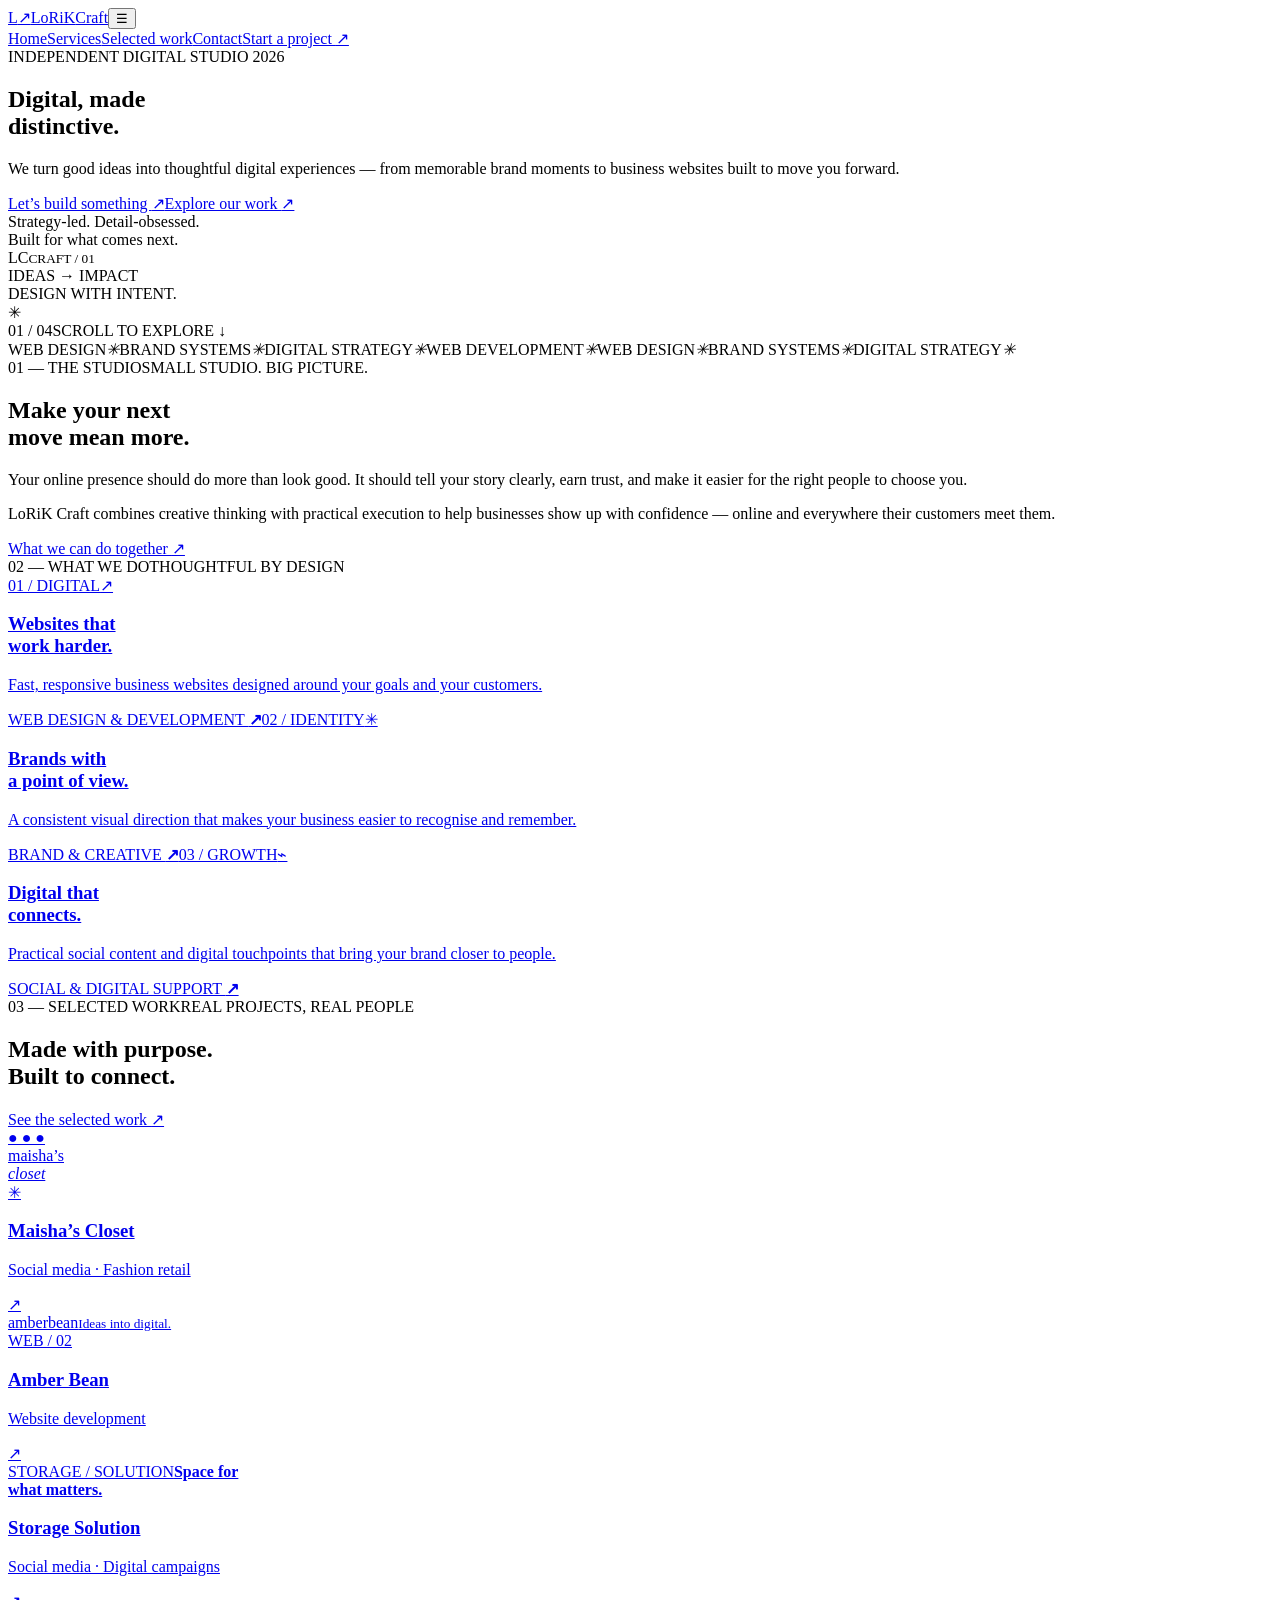
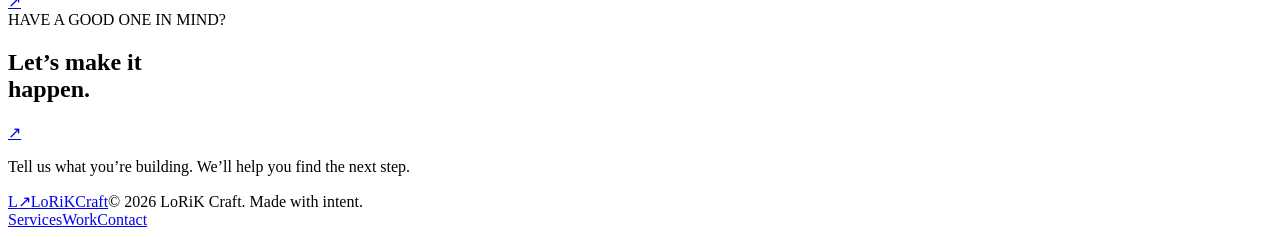
==== index.html @ b6796909 "Build portfolio homepage" ====
<!doctype html>
<html lang="en">
<head>
<meta charset="utf-8"><meta name="viewport" content="width=device-width,initial-scale=1">
<meta name="description" content="LoRiK Craft builds digital experiences, business websites, and brand systems that help ambitious businesses grow.">
<meta name="theme-color" content="#101010"><title>LoRiK Craft — Digital, made distinctive.</title>
<link rel="preconnect" href="https://fonts.googleapis.com"><link rel="preconnect" href="https://fonts.gstatic.com" crossorigin>
<link href="https://fonts.googleapis.com/css2?family=DM+Mono:wght@400;500&family=Manrope:wght@400;500;600;700;800&display=swap" rel="stylesheet">
<link rel="stylesheet" href="assets/style.css"><script defer src="assets/script.js"></script>
</head><body>
<header class="site-header"><a class="brand" href="index.html" aria-label="LoRiK Craft home"><span class="brand-mark">L<span>↗</span></span><span>LoRiK<span class="brand-light">Craft</span></span></a><button class="menu-toggle" aria-label="Toggle navigation" aria-expanded="false">☰</button><nav class="nav"><a class="active" href="index.html">Home</a><a href="services.html">Services</a><a href="work.html">Selected work</a><a href="contact.html">Contact</a><a class="nav-cta" href="contact.html">Start a project <span>↗</span></a></nav></header>
<main>
<section class="hero wrap"><div class="hero-copy"><div class="eyebrow"><span class="status-dot"></span> INDEPENDENT DIGITAL STUDIO <span class="eyebrow-line"></span> 2026</div><h1>Digital, made<br><span class="outline">distinctive.</span></h1><p class="hero-lead">We turn good ideas into thoughtful digital experiences — from memorable brand moments to business websites built to move you forward.</p><div class="hero-actions"><a class="button button-yellow" href="contact.html">Let’s build something <span>↗</span></a><a class="text-link" href="work.html">Explore our work <span>↗</span></a></div><div class="hero-note"><span class="note-line"></span><span>Strategy-led. Detail-obsessed.<br>Built for what comes next.</span></div></div><div class="hero-art" aria-label="Abstract digital studio artwork"><div class="art-grid"></div><div class="art-orbit orbit-one"></div><div class="art-orbit orbit-two"></div><div class="art-core"><span>LC</span><small>CRAFT / 01</small></div><div class="art-tag tag-top">IDEAS → IMPACT</div><div class="art-tag tag-bottom">DESIGN WITH INTENT.</div><div class="art-cross">✳</div></div><div class="hero-index"><span>01 / 04</span><span>SCROLL TO EXPLORE ↓</span></div></section>
<section class="ticker"><div class="ticker-track"><span>WEB DESIGN</span><i>✳</i><span>BRAND SYSTEMS</span><i>✳</i><span>DIGITAL STRATEGY</span><i>✳</i><span>WEB DEVELOPMENT</span><i>✳</i><span>WEB DESIGN</span><i>✳</i><span>BRAND SYSTEMS</span><i>✳</i><span>DIGITAL STRATEGY</span><i>✳</i></div></section>
<section class="section wrap intro"><div class="section-label"><span>01 — THE STUDIO</span><span>SMALL STUDIO. BIG PICTURE.</span></div><div class="intro-grid"><h2>Make your next<br>move <span>mean more.</span></h2><div><p class="large-copy">Your online presence should do more than look good. It should tell your story clearly, earn trust, and make it easier for the right people to choose you.</p><p>LoRiK Craft combines creative thinking with practical execution to help businesses show up with confidence — online and everywhere their customers meet them.</p><a class="arrow-link" href="services.html">What we can do together <span>↗</span></a></div></div></section>
<section class="section services-preview"><div class="wrap"><div class="section-label"><span>02 — WHAT WE DO</span><span>THOUGHTFUL BY DESIGN</span></div><div class="service-grid"><a class="service-card" href="services.html"><span class="card-num">01 / DIGITAL</span><span class="service-icon">↗</span><h3>Websites that<br>work harder.</h3><p>Fast, responsive business websites designed around your goals and your customers.</p><span class="card-foot">WEB DESIGN & DEVELOPMENT <b>↗</b></span></a><a class="service-card" href="services.html"><span class="card-num">02 / IDENTITY</span><span class="service-icon">✳</span><h3>Brands with<br>a point of view.</h3><p>A consistent visual direction that makes your business easier to recognise and remember.</p><span class="card-foot">BRAND & CREATIVE <b>↗</b></span></a><a class="service-card" href="services.html"><span class="card-num">03 / GROWTH</span><span class="service-icon">⌁</span><h3>Digital that<br>connects.</h3><p>Practical social content and digital touchpoints that bring your brand closer to people.</p><span class="card-foot">SOCIAL & DIGITAL SUPPORT <b>↗</b></span></a></div></div></section>
<section class="section wrap work-preview"><div class="section-label"><span>03 — SELECTED WORK</span><span>REAL PROJECTS, REAL PEOPLE</span></div><div class="work-heading"><h2>Made with purpose.<br><span>Built to connect.</span></h2><a class="arrow-link" href="work.html">See the selected work <span>↗</span></a></div><div class="project-grid"><a class="project project-plum" href="work.html"><div class="project-art"><div class="mock-window"><div class="mock-dots">● ● ●</div><div class="mock-title">maisha’s<br><em>closet</em></div><div class="mock-flower">✳</div></div></div><div class="project-meta"><div><h3>Maisha’s Closet</h3><p>Social media · Fashion retail</p></div><span>↗</span></div></a><a class="project project-cream" href="work.html"><div class="project-art"><div class="amber-orb"></div><div class="amber-word">amber<span>bean</span><small>Ideas into digital.</small></div><div class="amber-corner">WEB / 02</div></div><div class="project-meta"><div><h3>Amber Bean</h3><p>Website development</p></div><span>↗</span></div></a><a class="project project-yellow" href="work.html"><div class="project-art"><div class="storage-card"><span>STORAGE / SOLUTION</span><strong>Space for<br>what matters.</strong><div class="storage-bars"><i></i><i></i><i></i><i></i><i></i></div></div></div><div class="project-meta"><div><h3>Storage Solution</h3><p>Social media · Digital campaigns</p></div><span>↗</span></div></a></div></section>
<section class="closing-cta"><div class="wrap closing-inner"><div><span class="eyebrow">HAVE A GOOD ONE IN MIND?</span><h2>Let’s make it<br><span>happen.</span></h2></div><a class="round-link" href="contact.html" aria-label="Contact LoRiK Craft">↗</a><p>Tell us what you’re building. We’ll help you find the next step.</p></div></section>
</main><footer class="footer wrap"><a class="brand" href="index.html"><span class="brand-mark">L<span>↗</span></span><span>LoRiK<span class="brand-light">Craft</span></span></a><span>© 2026 LoRiK Craft. Made with intent.</span><div class="footer-links"><a href="services.html">Services</a><a href="work.html">Work</a><a href="contact.html">Contact</a></div></footer>
</body></html>
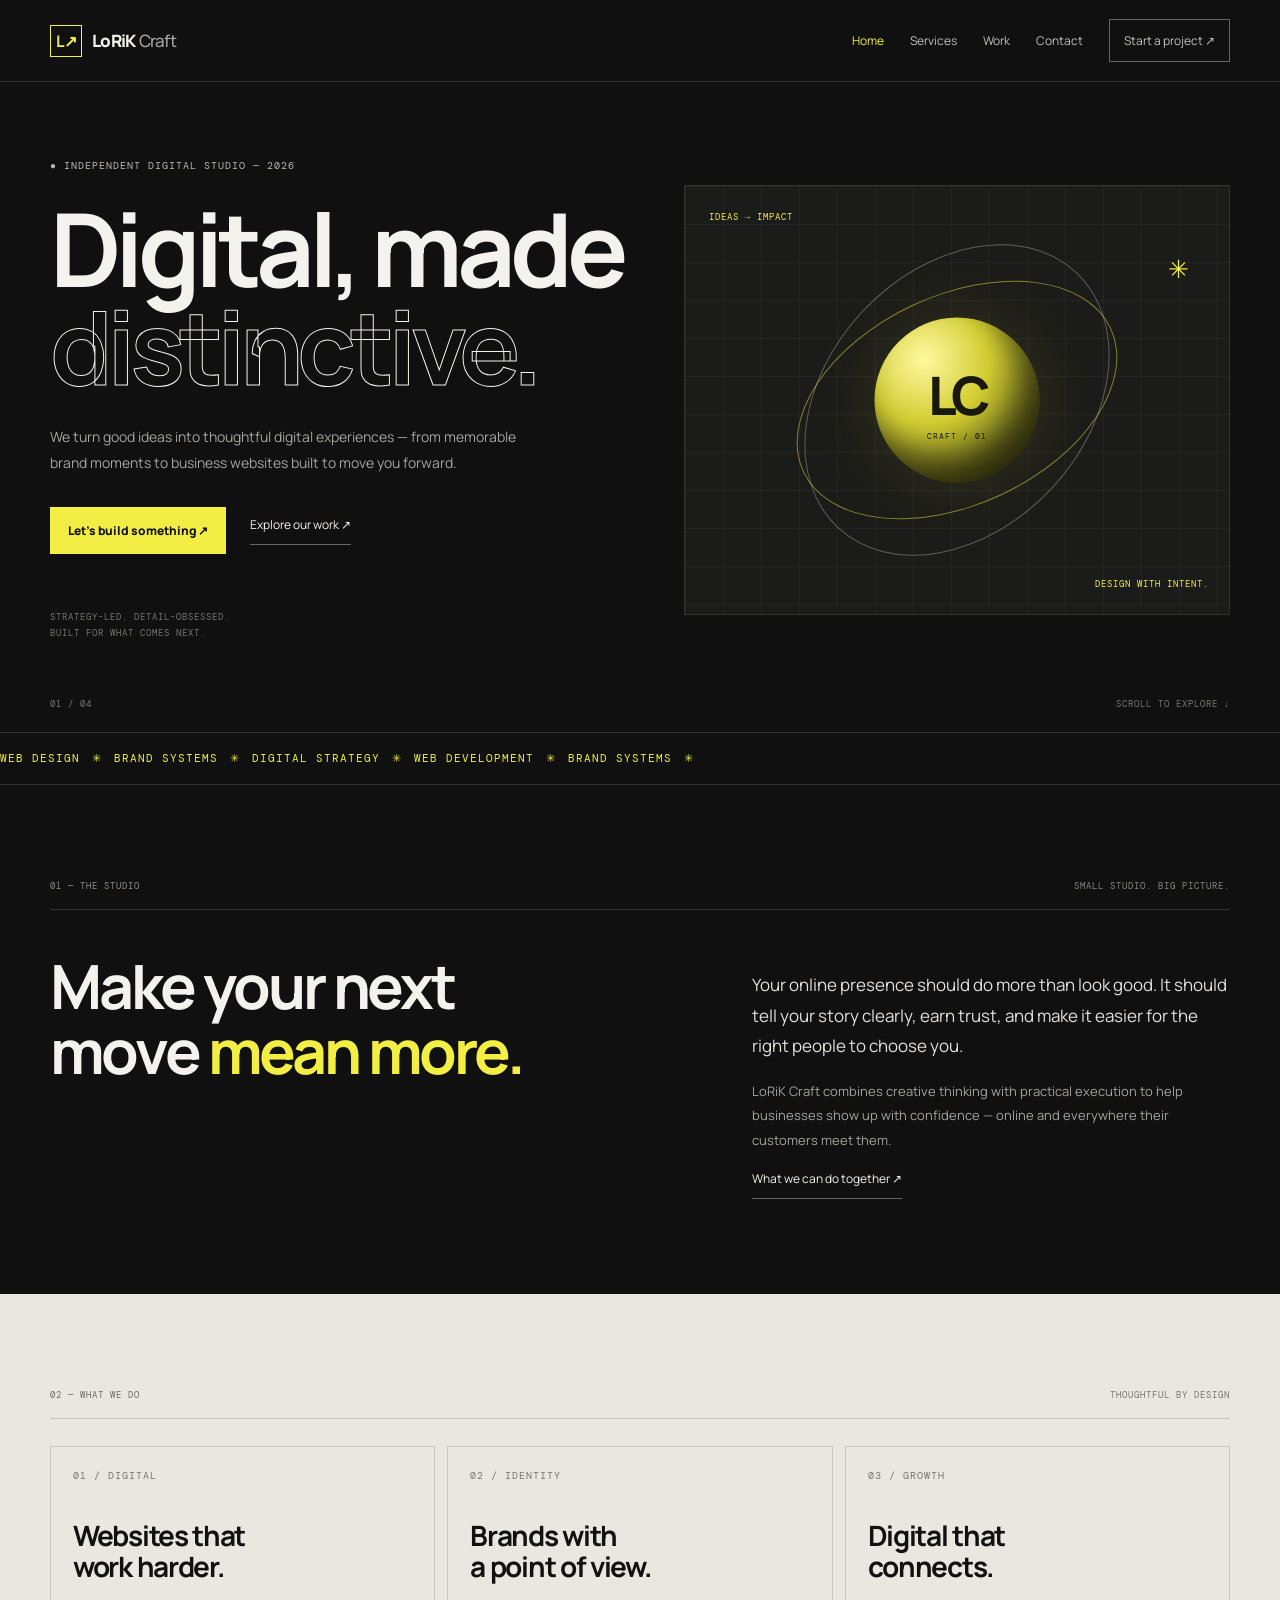
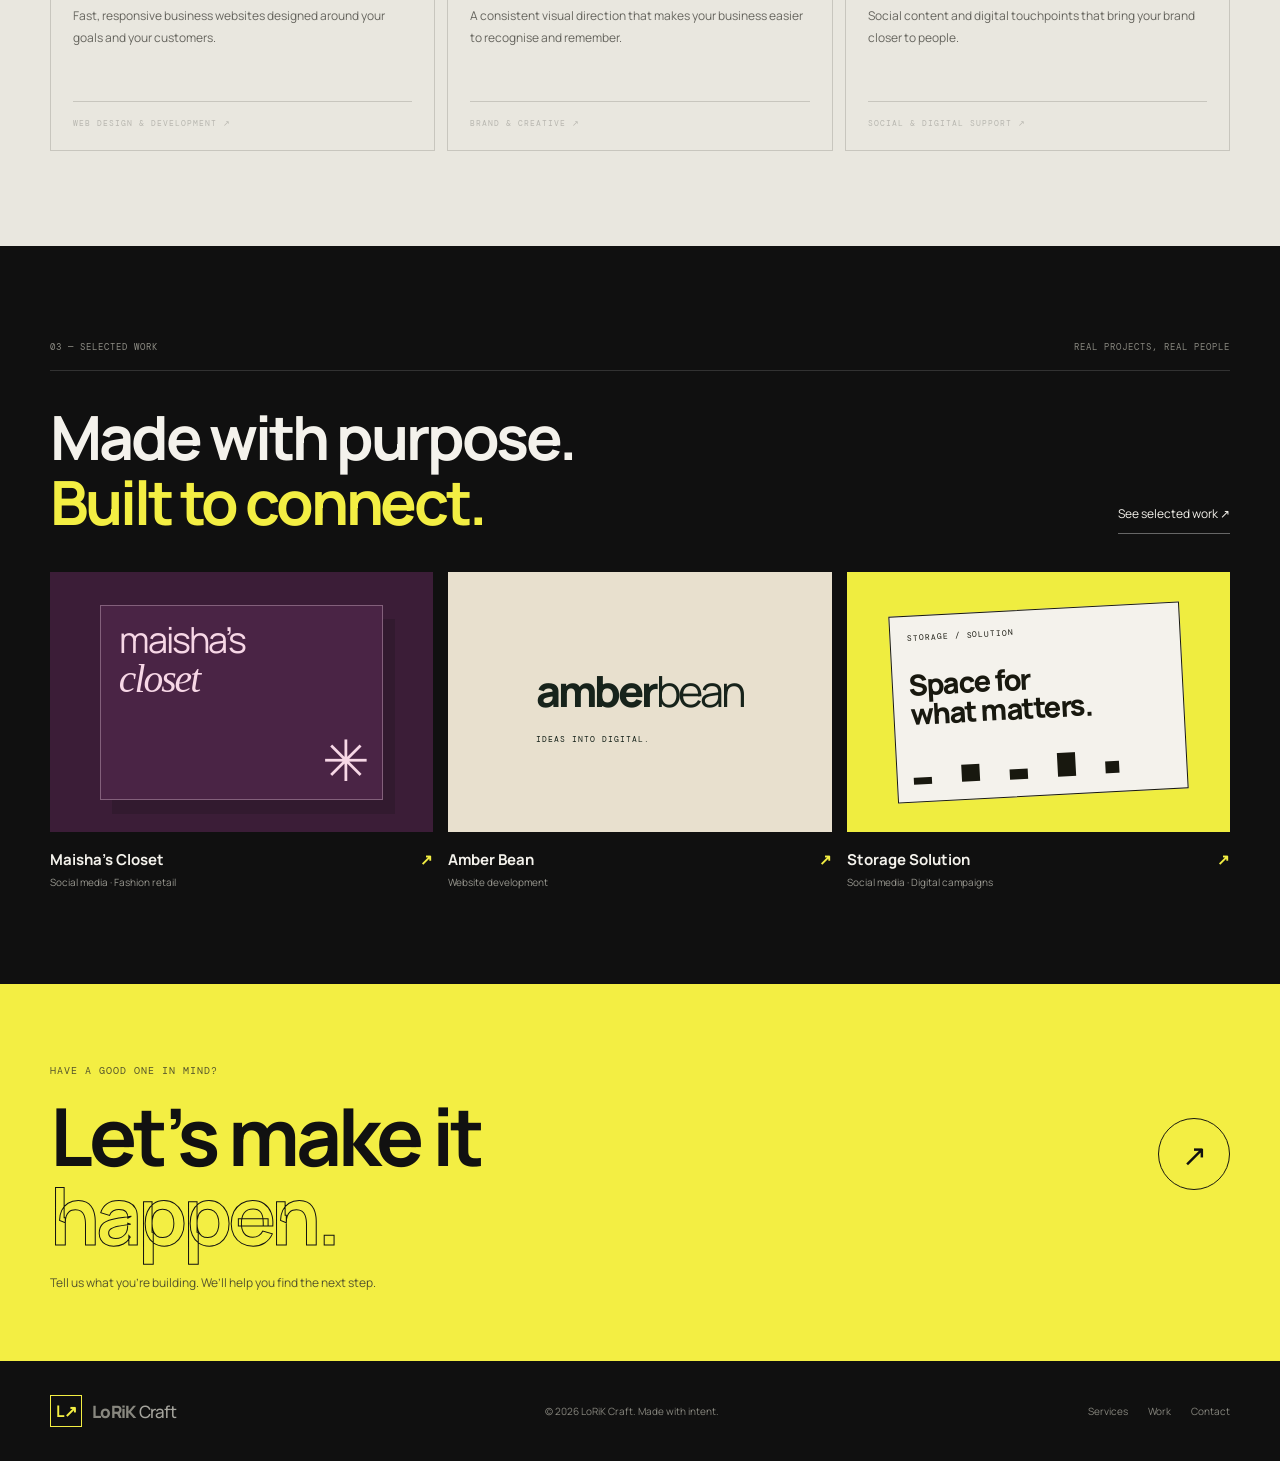
==== commit 9cfb7326: "Rebuild LoRiK Craft multi-page portfolio website" ====
--- a/index.html
+++ b/index.html
@@ -1,20 +1 @@
-<!doctype html>
-<html lang="en">
-<head>
-<meta charset="utf-8"><meta name="viewport" content="width=device-width,initial-scale=1">
-<meta name="description" content="LoRiK Craft builds digital experiences, business websites, and brand systems that help ambitious businesses grow.">
-<meta name="theme-color" content="#101010"><title>LoRiK Craft — Digital, made distinctive.</title>
-<link rel="preconnect" href="https://fonts.googleapis.com"><link rel="preconnect" href="https://fonts.gstatic.com" crossorigin>
-<link href="https://fonts.googleapis.com/css2?family=DM+Mono:wght@400;500&family=Manrope:wght@400;500;600;700;800&display=swap" rel="stylesheet">
-<link rel="stylesheet" href="assets/style.css"><script defer src="assets/script.js"></script>
-</head><body>
-<header class="site-header"><a class="brand" href="index.html" aria-label="LoRiK Craft home"><span class="brand-mark">L<span>↗</span></span><span>LoRiK<span class="brand-light">Craft</span></span></a><button class="menu-toggle" aria-label="Toggle navigation" aria-expanded="false">☰</button><nav class="nav"><a class="active" href="index.html">Home</a><a href="services.html">Services</a><a href="work.html">Selected work</a><a href="contact.html">Contact</a><a class="nav-cta" href="contact.html">Start a project <span>↗</span></a></nav></header>
-<main>
-<section class="hero wrap"><div class="hero-copy"><div class="eyebrow"><span class="status-dot"></span> INDEPENDENT DIGITAL STUDIO <span class="eyebrow-line"></span> 2026</div><h1>Digital, made<br><span class="outline">distinctive.</span></h1><p class="hero-lead">We turn good ideas into thoughtful digital experiences — from memorable brand moments to business websites built to move you forward.</p><div class="hero-actions"><a class="button button-yellow" href="contact.html">Let’s build something <span>↗</span></a><a class="text-link" href="work.html">Explore our work <span>↗</span></a></div><div class="hero-note"><span class="note-line"></span><span>Strategy-led. Detail-obsessed.<br>Built for what comes next.</span></div></div><div class="hero-art" aria-label="Abstract digital studio artwork"><div class="art-grid"></div><div class="art-orbit orbit-one"></div><div class="art-orbit orbit-two"></div><div class="art-core"><span>LC</span><small>CRAFT / 01</small></div><div class="art-tag tag-top">IDEAS → IMPACT</div><div class="art-tag tag-bottom">DESIGN WITH INTENT.</div><div class="art-cross">✳</div></div><div class="hero-index"><span>01 / 04</span><span>SCROLL TO EXPLORE ↓</span></div></section>
-<section class="ticker"><div class="ticker-track"><span>WEB DESIGN</span><i>✳</i><span>BRAND SYSTEMS</span><i>✳</i><span>DIGITAL STRATEGY</span><i>✳</i><span>WEB DEVELOPMENT</span><i>✳</i><span>WEB DESIGN</span><i>✳</i><span>BRAND SYSTEMS</span><i>✳</i><span>DIGITAL STRATEGY</span><i>✳</i></div></section>
-<section class="section wrap intro"><div class="section-label"><span>01 — THE STUDIO</span><span>SMALL STUDIO. BIG PICTURE.</span></div><div class="intro-grid"><h2>Make your next<br>move <span>mean more.</span></h2><div><p class="large-copy">Your online presence should do more than look good. It should tell your story clearly, earn trust, and make it easier for the right people to choose you.</p><p>LoRiK Craft combines creative thinking with practical execution to help businesses show up with confidence — online and everywhere their customers meet them.</p><a class="arrow-link" href="services.html">What we can do together <span>↗</span></a></div></div></section>
-<section class="section services-preview"><div class="wrap"><div class="section-label"><span>02 — WHAT WE DO</span><span>THOUGHTFUL BY DESIGN</span></div><div class="service-grid"><a class="service-card" href="services.html"><span class="card-num">01 / DIGITAL</span><span class="service-icon">↗</span><h3>Websites that<br>work harder.</h3><p>Fast, responsive business websites designed around your goals and your customers.</p><span class="card-foot">WEB DESIGN & DEVELOPMENT <b>↗</b></span></a><a class="service-card" href="services.html"><span class="card-num">02 / IDENTITY</span><span class="service-icon">✳</span><h3>Brands with<br>a point of view.</h3><p>A consistent visual direction that makes your business easier to recognise and remember.</p><span class="card-foot">BRAND & CREATIVE <b>↗</b></span></a><a class="service-card" href="services.html"><span class="card-num">03 / GROWTH</span><span class="service-icon">⌁</span><h3>Digital that<br>connects.</h3><p>Practical social content and digital touchpoints that bring your brand closer to people.</p><span class="card-foot">SOCIAL & DIGITAL SUPPORT <b>↗</b></span></a></div></div></section>
-<section class="section wrap work-preview"><div class="section-label"><span>03 — SELECTED WORK</span><span>REAL PROJECTS, REAL PEOPLE</span></div><div class="work-heading"><h2>Made with purpose.<br><span>Built to connect.</span></h2><a class="arrow-link" href="work.html">See the selected work <span>↗</span></a></div><div class="project-grid"><a class="project project-plum" href="work.html"><div class="project-art"><div class="mock-window"><div class="mock-dots">● ● ●</div><div class="mock-title">maisha’s<br><em>closet</em></div><div class="mock-flower">✳</div></div></div><div class="project-meta"><div><h3>Maisha’s Closet</h3><p>Social media · Fashion retail</p></div><span>↗</span></div></a><a class="project project-cream" href="work.html"><div class="project-art"><div class="amber-orb"></div><div class="amber-word">amber<span>bean</span><small>Ideas into digital.</small></div><div class="amber-corner">WEB / 02</div></div><div class="project-meta"><div><h3>Amber Bean</h3><p>Website development</p></div><span>↗</span></div></a><a class="project project-yellow" href="work.html"><div class="project-art"><div class="storage-card"><span>STORAGE / SOLUTION</span><strong>Space for<br>what matters.</strong><div class="storage-bars"><i></i><i></i><i></i><i></i><i></i></div></div></div><div class="project-meta"><div><h3>Storage Solution</h3><p>Social media · Digital campaigns</p></div><span>↗</span></div></a></div></section>
-<section class="closing-cta"><div class="wrap closing-inner"><div><span class="eyebrow">HAVE A GOOD ONE IN MIND?</span><h2>Let’s make it<br><span>happen.</span></h2></div><a class="round-link" href="contact.html" aria-label="Contact LoRiK Craft">↗</a><p>Tell us what you’re building. We’ll help you find the next step.</p></div></section>
-</main><footer class="footer wrap"><a class="brand" href="index.html"><span class="brand-mark">L<span>↗</span></span><span>LoRiK<span class="brand-light">Craft</span></span></a><span>© 2026 LoRiK Craft. Made with intent.</span><div class="footer-links"><a href="services.html">Services</a><a href="work.html">Work</a><a href="contact.html">Contact</a></div></footer>
-</body></html>+<!doctype html><html lang="en"><head><meta charset="utf-8"><meta name="viewport" content="width=device-width,initial-scale=1"><meta name="description" content="LoRiK Craft builds thoughtful websites, brand experiences and digital content."><title>LoRiK Craft — Digital, made distinctive</title><link rel="preconnect" href="https://fonts.googleapis.com"><link href="https://fonts.googleapis.com/css2?family=DM+Mono&family=Manrope:wght@400;500;600;700;800&display=swap" rel="stylesheet"><link rel="stylesheet" href="assets/style.css"><script defer src="assets/script.js"></script></head><body><header><a class="brand" href="index.html"><b>L↗</b> LoRiK<span>Craft</span></a><button class="menu" aria-label="Toggle navigation">☰</button><nav><a class="active" href="index.html">Home</a><a href="services.html">Services</a><a href="work.html">Work</a><a href="contact.html">Contact</a><a class="navcta" href="contact.html">Start a project ↗</a></nav></header><main><section class="hero wrap"><div><p class="eyebrow">● INDEPENDENT DIGITAL STUDIO — 2026</p><h1>Digital, made<br><em>distinctive.</em></h1><p class="lead">We turn good ideas into thoughtful digital experiences — from memorable brand moments to business websites built to move you forward.</p><div class="actions"><a class="button" href="contact.html">Let’s build something ↗</a><a class="simplelink" href="work.html">Explore our work ↗</a></div><p class="micro">STRATEGY-LED. DETAIL-OBSESSED.<br>BUILT FOR WHAT COMES NEXT.</p></div><div class="art"><div class="grid"></div><div class="orbit o1"></div><div class="orbit o2"></div><div class="sphere">LC<small>CRAFT / 01</small></div><span class="arttop">IDEAS → IMPACT</span><span class="artbottom">DESIGN WITH INTENT.</span><span class="spark">✳</span></div><div class="scroll">01 / 04 <span>SCROLL TO EXPLORE ↓</span></div></section><div class="ticker">WEB DESIGN　✳　BRAND SYSTEMS　✳　DIGITAL STRATEGY　✳　WEB DEVELOPMENT　✳　BRAND SYSTEMS　✳</div><section class="section wrap"><div class="label">01 — THE STUDIO <span>SMALL STUDIO. BIG PICTURE.</span></div><div class="twocol"><h2>Make your next<br>move <mark>mean more.</mark></h2><div><p class="big">Your online presence should do more than look good. It should tell your story clearly, earn trust, and make it easier for the right people to choose you.</p><p class="muted">LoRiK Craft combines creative thinking with practical execution to help businesses show up with confidence — online and everywhere their customers meet them.</p><a class="simplelink" href="services.html">What we can do together ↗</a></div></div></section><section class="light"><div class="section wrap"><div class="label">02 — WHAT WE DO <span>THOUGHTFUL BY DESIGN</span></div><div class="cards"><a class="card" href="services.html"><small>01 / DIGITAL</small><h3>Websites that<br>work harder.</h3><p>Fast, responsive business websites designed around your goals and your customers.</p><footer>WEB DESIGN & DEVELOPMENT ↗</footer></a><a class="card" href="services.html"><small>02 / IDENTITY</small><h3>Brands with<br>a point of view.</h3><p>A consistent visual direction that makes your business easier to recognise and remember.</p><footer>BRAND & CREATIVE ↗</footer></a><a class="card" href="services.html"><small>03 / GROWTH</small><h3>Digital that<br>connects.</h3><p>Social content and digital touchpoints that bring your brand closer to people.</p><footer>SOCIAL & DIGITAL SUPPORT ↗</footer></a></div></div></section><section class="section wrap"><div class="label">03 — SELECTED WORK <span>REAL PROJECTS, REAL PEOPLE</span></div><div class="workhead"><h2>Made with purpose.<br><mark>Built to connect.</mark></h2><a class="simplelink" href="work.html">See selected work ↗</a></div><div class="projects"><a href="work.html"><div class="visual plum"><div class="fashion">maisha’s<br><i>closet</i><span>✳</span></div></div><h3>Maisha’s Closet <span>↗</span></h3><p>Social media · Fashion retail</p></a><a href="work.html"><div class="visual cream"><div class="amber">amber<span>bean</span><small>IDEAS INTO DIGITAL.</small></div></div><h3>Amber Bean <span>↗</span></h3><p>Website development</p></a><a href="work.html"><div class="visual yellow"><div class="storage">STORAGE / SOLUTION<strong>Space for<br>what matters.</strong><i>▂ ▅ ▃ ▇ ▄</i></div></div><h3>Storage Solution <span>↗</span></h3><p>Social media · Digital campaigns</p></a></div></section><section class="cta"><div class="wrap ctainner"><div><p class="eyebrow">HAVE A GOOD ONE IN MIND?</p><h2>Let’s make it<br><em>happen.</em></h2></div><a class="round" href="contact.html">↗</a><p>Tell us what you’re building. We’ll help you find the next step.</p></div></section></main><footer class="wrap footer"><a class="brand" href="index.html"><b>L↗</b> LoRiK<span>Craft</span></a><small>© 2026 LoRiK Craft. Made with intent.</small><div><a href="services.html">Services</a><a href="work.html">Work</a><a href="contact.html">Contact</a></div></footer></body></html>
--- a/assets/style.css
+++ b/assets/style.css
@@ -0,0 +1 @@
+:root{--bg:#101010;--paper:#f4f2ec;--yellow:#f3ee43;--muted:#a5a49d;--line:#ffffff24;--mono:"DM Mono",monospace;--sans:"Manrope",sans-serif}*{box-sizing:border-box}html{scroll-behavior:smooth}body{margin:0;background:var(--bg);color:var(--paper);font-family:var(--sans);-webkit-font-smoothing:antialiased}a{color:inherit;text-decoration:none}.wrap{width:min(1180px,calc(100% - 60px));margin:auto}header{height:82px;padding:0 max(30px,calc((100vw - 1180px)/2));display:flex;align-items:center;justify-content:space-between;border-bottom:1px solid var(--line);position:relative;z-index:5;background:#101010}.brand{font-size:17px;font-weight:800;letter-spacing:-.7px;display:flex;align-items:center;gap:10px}.brand b{width:32px;height:32px;display:grid;place-items:center;border:1px solid var(--yellow);color:var(--yellow);font-size:16px}.brand span{color:var(--muted);font-weight:500;margin-left:-7px}nav{display:flex;align-items:center;gap:26px;font-size:12px;color:#c1c0b9}nav a:hover,nav .active{color:var(--yellow)}.navcta{padding:12px 14px;border:1px solid #666}.menu{display:none}.hero{min-height:650px;display:grid;grid-template-columns:1.05fr .95fr;align-items:center;gap:30px;position:relative;padding:50px 0 65px}.eyebrow,.label,.scroll,.arttop,.artbottom,.card small,.card footer,.micro,form label,.contactdetail small,.steps small,.cap>b{font:10px var(--mono);letter-spacing:1px;color:#b8b7b0}.hero h1,.pagehero h1{font-size:clamp(60px,8vw,102px);line-height:.96;letter-spacing:-6px;margin:28px 0;font-weight:700}.hero h1 em,.pagehero h1 em,.ctainner h2 em{font-style:normal;color:transparent;-webkit-text-stroke:1px var(--paper)}.lead{max-width:480px;color:var(--muted);font-size:14px;line-height:1.9}.actions{display:flex;align-items:center;gap:24px;margin-top:30px}.button{background:var(--yellow);color:#111;padding:15px 18px;display:inline-flex;align-items:center;border:0;cursor:pointer;font-size:12px;font-weight:800}.button:hover{background:#fff95c;transform:translateY(-2px)}.simplelink{display:inline-block;font-size:12px;border-bottom:1px solid #666;padding-bottom:11px}.simplelink:hover{color:var(--yellow)}.micro{margin-top:55px;font-size:9px;line-height:1.8;color:#77766e}.art{height:430px;position:relative;overflow:hidden;background:#1b1b19;border:1px solid #33332d}.grid{position:absolute;inset:0;background-image:linear-gradient(#ffffff0a 1px,transparent 1px),linear-gradient(90deg,#ffffff0a 1px,transparent 1px);background-size:38px 38px}.orbit{position:absolute;left:50%;top:50%;border:1px solid #f3ee4380;border-radius:50%;transform:translate(-50%,-50%) rotate(-25deg)}.o1{width:340px;height:210px}.o2{width:260px;height:350px;transform:translate(-50%,-50%) rotate(43deg);border-color:#ffffff4a}.sphere{position:absolute;left:50%;top:50%;transform:translate(-50%,-50%);width:165px;height:165px;border-radius:50%;background:radial-gradient(circle at 30% 25%,#fff9a1,#d2cd31 38%,#66651b 77%,#22220e);box-shadow:0 0 70px #f3ee4320,inset -17px -24px 30px #0008;color:#18180d;display:flex;align-items:center;justify-content:center;flex-direction:column;font-size:53px;font-weight:800;letter-spacing:-6px}.sphere small{font:8px var(--mono);letter-spacing:1px}.arttop,.artbottom{position:absolute;color:var(--yellow);font-size:9px}.arttop{top:25px;left:24px}.artbottom{bottom:24px;right:20px}.spark{position:absolute;right:40px;top:65px;color:var(--yellow);font-size:25px}.scroll{position:absolute;bottom:22px;left:0;right:0;font-size:9px;color:#79786f}.scroll span{float:right}.ticker{overflow:hidden;white-space:nowrap;border-block:1px solid var(--line);color:var(--yellow);padding:18px 0;font:11px var(--mono);letter-spacing:1px}.section{padding:95px 0}.label{display:flex;justify-content:space-between;padding-bottom:17px;border-bottom:1px solid var(--line);font-size:9px;color:#8e8d85}.label span{color:#88877f}.twocol{display:grid;grid-template-columns:1fr .75fr;gap:65px;padding-top:43px}.twocol h2,.workhead h2{font-size:clamp(38px,5vw,61px);line-height:1.07;letter-spacing:-3px;margin:0}.twocol mark,.workhead mark{background:none;color:var(--yellow)}.big{font-size:17px;line-height:1.8;color:#e1dfd8}.muted{color:var(--muted);font-size:13px;line-height:1.9}.light{background:#e9e7df;color:#111}.light .label{border-color:#c5c3bb;color:#6d6c64}.light .label span{color:#77766e}.cards{display:grid;grid-template-columns:repeat(3,1fr);gap:12px;padding-top:27px}.card{min-height:305px;border:1px solid #c8c6be;padding:22px;display:flex;flex-direction:column;position:relative;transition:.2s}.card:hover{background:var(--yellow);transform:translateY(-3px)}.card small{color:#77766e}.card h3{font-size:28px;line-height:1.1;letter-spacing:-1.3px;margin:38px 0 12px}.card p{font-size:12px;line-height:1.8;color:#66655e}.card footer{margin-top:auto;border-top:1px solid #c8c6be;padding-top:16px;font-size:8px}.workhead{display:flex;align-items:flex-end;justify-content:space-between;gap:20px;padding-top:33px}.projects{display:grid;grid-template-columns:repeat(3,1fr);gap:15px;margin-top:38px}.visual{height:260px;display:grid;place-items:center;position:relative;overflow:hidden}.plum{background:#3b1d37;color:#f7d7e6}.cream{background:#e8e0ce;color:#17231b}.yellow{background:#efed40;color:#18180f}.fashion{width:74%;height:75%;position:relative;background:#4a2445;border:1px solid #f5d7e855;box-shadow:12px 14px 0 #1a111a40;padding:18px;font-size:36px;line-height:.9;letter-spacing:-2px}.fashion i{font:italic 1.1em Georgia,serif}.fashion span{position:absolute;right:14px;bottom:14px;font-size:57px}.amber{font-size:43px;letter-spacing:-3px;font-weight:800}.amber span{font-weight:400}.amber small{display:block;font:8px var(--mono);letter-spacing:1px;margin-top:14px}.storage{background:#f4f2ec;border:1px solid #19190f;width:76%;height:72%;padding:16px;display:flex;flex-direction:column;justify-content:space-between;transform:rotate(-3deg);font:8px var(--mono);letter-spacing:1px}.storage strong{font:800 29px/1 var(--sans);letter-spacing:-1.5px}.storage i{font-style:normal;font-size:23px;letter-spacing:8px}.projects h3{font-size:15px;margin:17px 0 5px}.projects h3 span{float:right;color:var(--yellow)}.projects> a>p{font-size:10px;color:#999890;margin:0}.cta{background:var(--yellow);color:#111;padding:70px 0}.ctainner{display:grid;grid-template-columns:1fr auto;align-items:center;gap:20px}.ctainner .eyebrow{color:#55552c}.ctainner h2{font-size:clamp(50px,7vw,80px);line-height:.98;letter-spacing:-4px;margin:20px 0 0}.ctainner h2 em{-webkit-text-stroke:1px #111}.round{width:72px;height:72px;border:1px solid #17170f;border-radius:50%;display:grid;place-items:center;font-size:30px}.round:hover{background:#111;color:var(--yellow)}.ctainner>p{grid-column:1/-1;font-size:12px;color:#54542c;margin:0}.footer{min-height:100px;display:flex;align-items:center;justify-content:space-between;gap:20px;color:#88877f}.footer small{font-size:10px}.footer>div{display:flex;gap:20px;font-size:10px}.footer a:hover{color:var(--yellow)}.pagehero{padding-top:90px;padding-bottom:55px}.pagehero h1{font-size:clamp(55px,8vw,90px)}.cap{display:grid;grid-template-columns:50px 1fr;gap:25px;padding:36px 0;border-bottom:1px solid var(--line)}.cap>b{color:var(--yellow);padding-top:8px}.cap h2,.workrow h2{font-size:clamp(25px,3vw,37px);letter-spacing:-1.4px;margin:0 0 13px}.cap p{color:var(--muted);font-size:13px;line-height:1.9;max-width:730px}.cap ul{display:flex;flex-wrap:wrap;gap:8px;list-style:none;padding:0;margin-top:20px}.cap li,.tags{font-size:10px;color:#c5c3bc;border:1px solid #44443c;padding:8px 10px}.steps{display:grid;grid-template-columns:repeat(4,1fr);gap:22px;padding-top:30px}.steps>div{border-top:2px solid #4a4a40;padding-top:15px}.steps small{color:var(--yellow)}.steps h3{font-size:21px;margin:18px 0 8px}.steps p{font-size:12px;line-height:1.8;color:var(--muted)}.workrow{display:grid;grid-template-columns:1fr 1fr;gap:50px;align-items:center;padding:30px 0 40px;border-bottom:1px solid var(--line)}.workrow .visual{height:320px}.workrow .eyebrow{color:var(--yellow)}.workrow h2{margin-top:18px}.tags{display:inline-block}.tiny{font-size:10px!important}.contactgrid{display:grid;grid-template-columns:.8fr 1fr;gap:90px}.contactgrid h2{font-size:55px;line-height:1;letter-spacing:-3px;margin:26px 0}.contactdetail{display:flex;flex-direction:column;gap:10px;border-top:1px solid var(--line);padding:20px 0;margin-top:22px}.contactdetail small{color:#8c8b83}.contactdetail a{font-size:14px}form{display:flex;flex-direction:column;gap:10px}form label{font-size:9px;margin-top:8px}form input,form select,form textarea{background:#1b1b19;border:1px solid #44443d;color:var(--paper);padding:14px;font:12px var(--sans);width:100%;border-radius:0;outline:none}form input:focus,form select:focus,form textarea:focus{border-color:var(--yellow)}form textarea{resize:vertical}form .button{align-self:flex-start;margin-top:10px}.status{font-size:10px;color:var(--yellow)}@media(max-width:800px){nav{gap:14px}nav a{font-size:10px}.hero{min-height:580px;grid-template-columns:1fr .8fr}.art{height:360px}.twocol{gap:30px}.visual{height:220px}.contactgrid{gap:45px}}@media(max-width:650px){.wrap{width:calc(100% - 38px)}header{height:70px;padding:0 19px}.menu{display:block;background:none;border:1px solid var(--line);color:var(--paper);padding:8px}header nav{display:none;position:absolute;top:69px;left:0;right:0;padding:22px 20px;background:#151513;flex-direction:column;align-items:stretch;border-bottom:1px solid var(--line)}header nav.open{display:flex}.navcta{text-align:center}.hero{display:flex;flex-direction:column;align-items:stretch;padding-top:58px;gap:26px}.hero h1{font-size:clamp(55px,14vw,80px);letter-spacing:-4px}.art{height:330px}.micro{margin-top:35px}.section{padding:67px 0}.label{font-size:8px;gap:12px}.label span{text-align:right}.twocol{grid-template-columns:1fr;gap:25px;padding-top:32px}.twocol h2,.workhead h2{font-size:43px;letter-spacing:-2px}.cards,.projects{grid-template-columns:1fr}.card{min-height:260px}.visual{height:280px}.workhead{align-items:flex-start;flex-direction:column}.cta{padding:52px 0}.ctainner h2{font-size:55px}.round{width:58px;height:58px}.footer{padding:25px 0;flex-wrap:wrap}.footer small{order:3;width:100%}.footer>div{gap:12px}.pagehero{padding-top:62px;padding-bottom:30px}.pagehero h1{font-size:clamp(48px,13vw,72px);letter-spacing:-3px}.cap{grid-template-columns:28px 1fr;gap:12px;padding:28px 0}.cap h2{font-size:26px}.steps{grid-template-columns:1fr 1fr;gap:18px}.workrow{grid-template-columns:1fr;gap:24px}.workrow .visual{height:280px}.contactgrid{grid-template-columns:1fr;gap:40px}.contactgrid h2{font-size:52px}form .button{width:100%;justify-content:center}}@media(prefers-reduced-motion:reduce){html{scroll-behavior:auto}*{transition:none!important}}
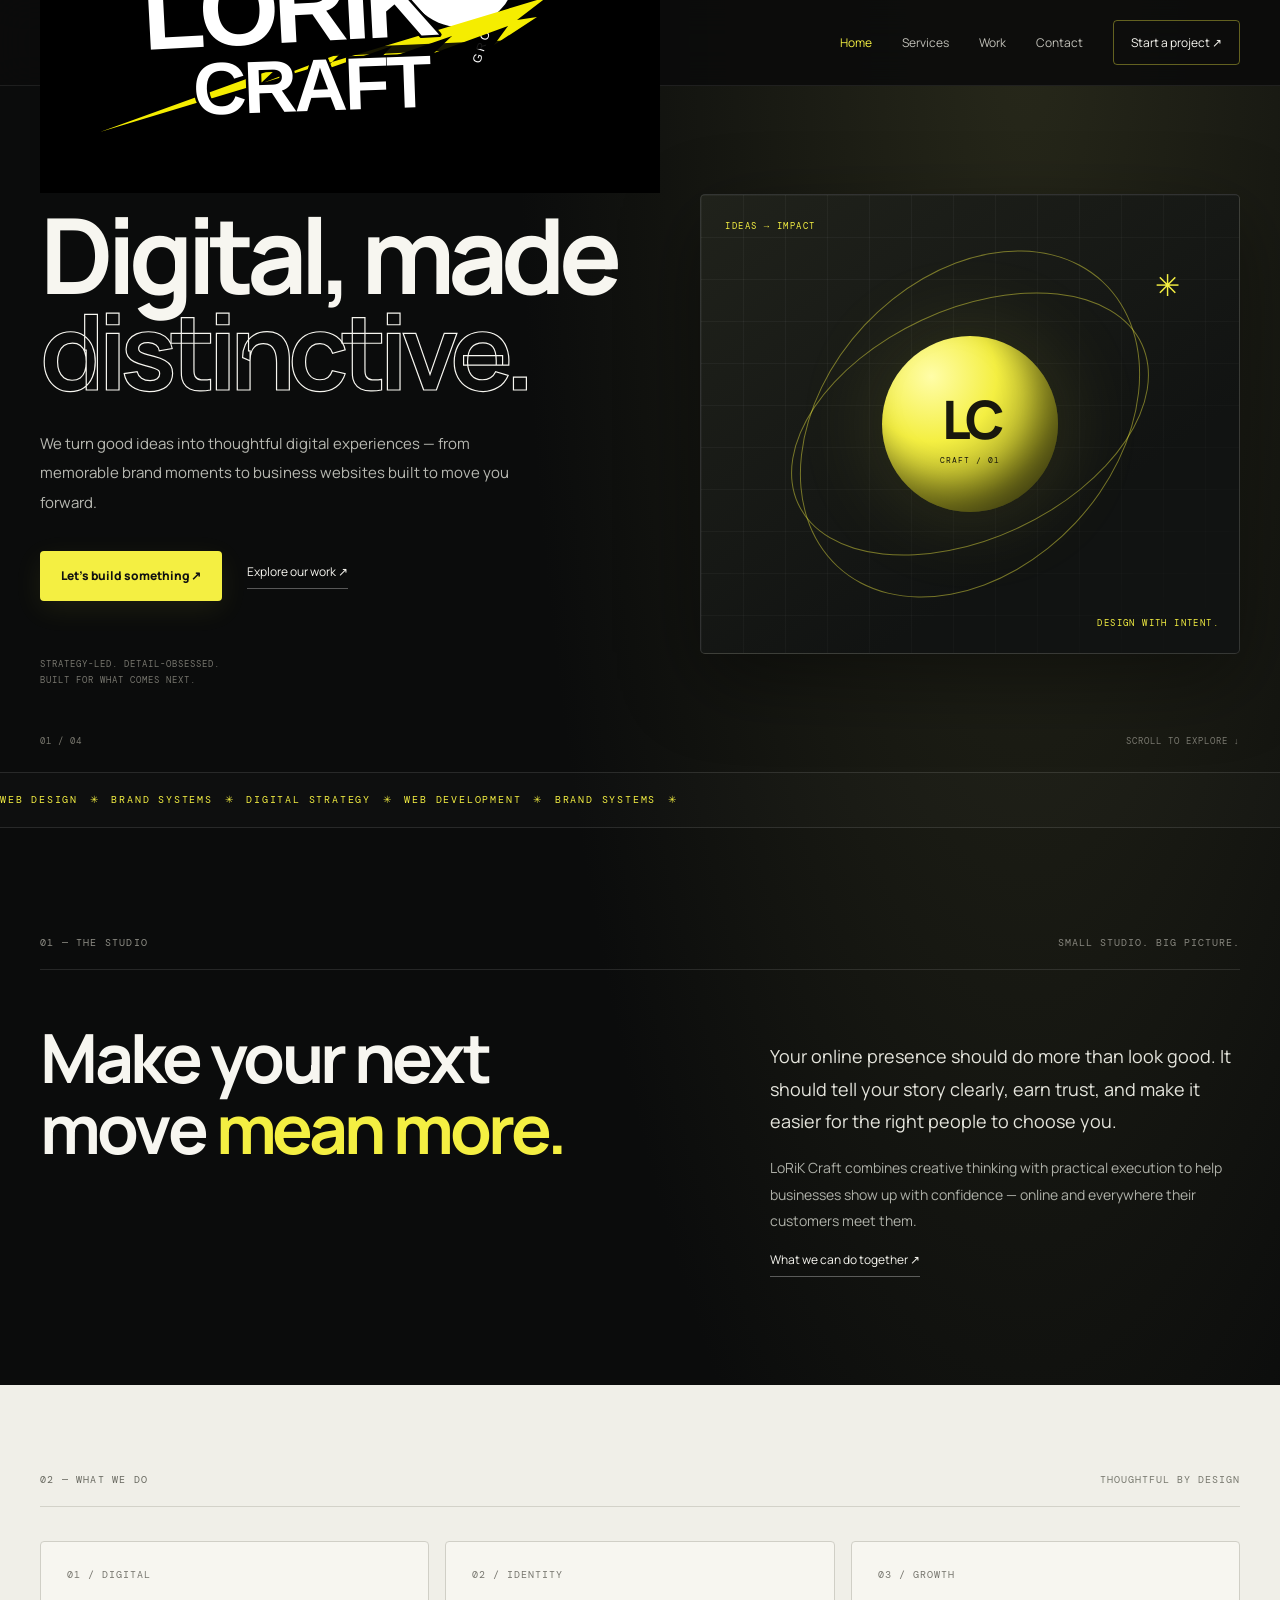
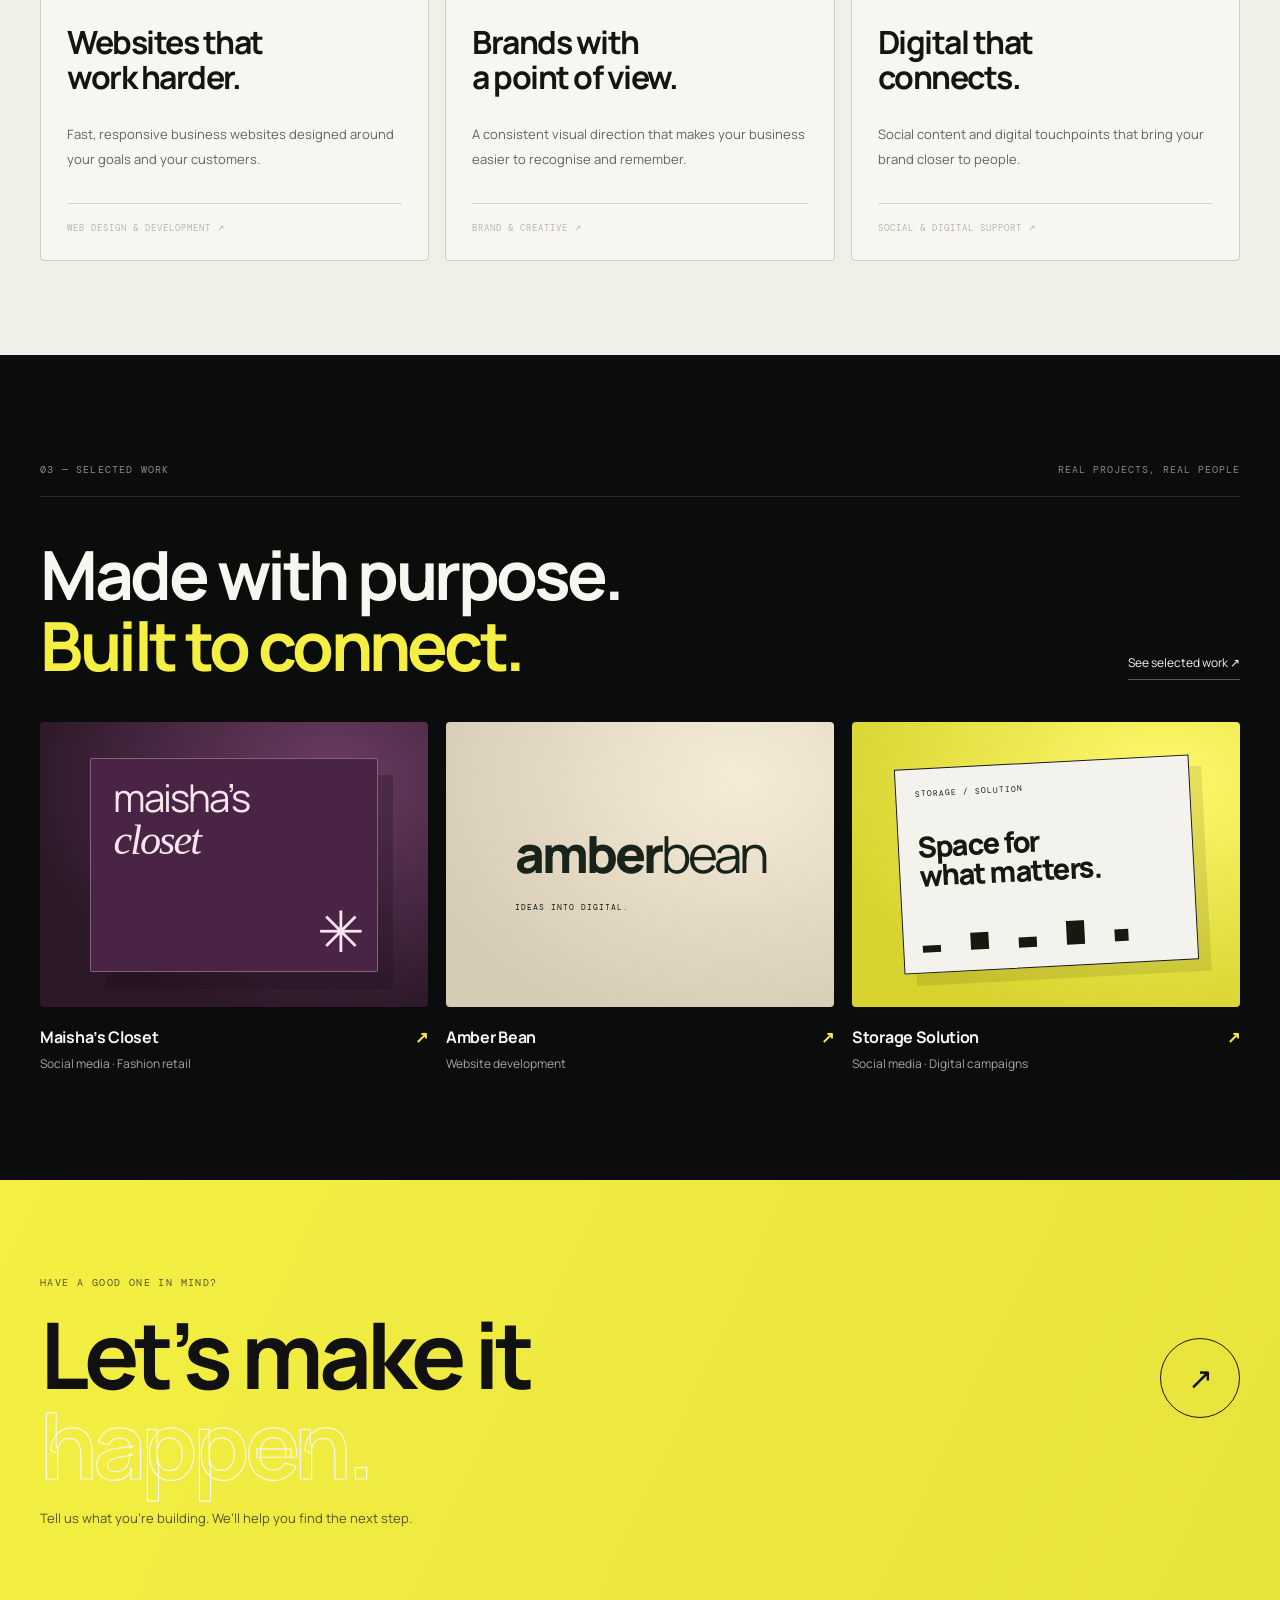
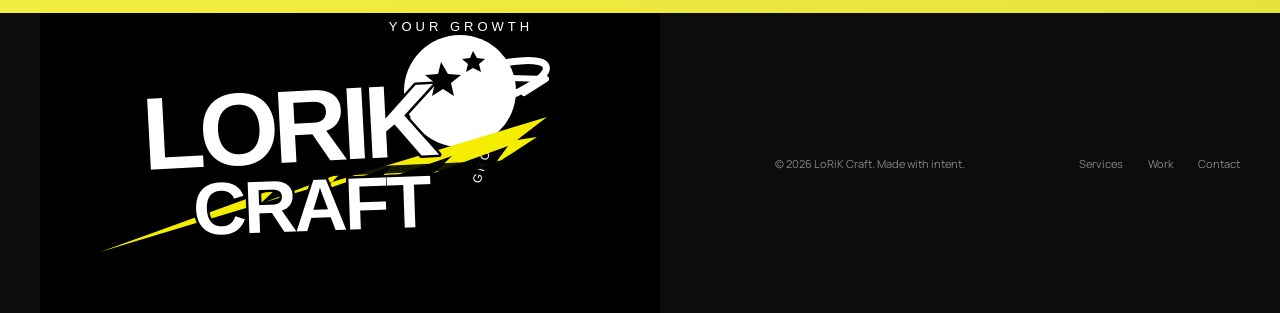
==== commit fd089e8b: "Use the LoRiK Craft logo in site header and footer" ====
--- a/index.html
+++ b/index.html
@@ -1 +1 @@
-<!doctype html><html lang="en"><head><meta charset="utf-8"><meta name="viewport" content="width=device-width,initial-scale=1"><meta name="description" content="LoRiK Craft builds thoughtful websites, brand experiences and digital content."><title>LoRiK Craft — Digital, made distinctive</title><link rel="preconnect" href="https://fonts.googleapis.com"><link href="https://fonts.googleapis.com/css2?family=DM+Mono&family=Manrope:wght@400;500;600;700;800&display=swap" rel="stylesheet"><link rel="stylesheet" href="assets/style.css"><script defer src="assets/script.js"></script></head><body><header><a class="brand" href="index.html"><b>L↗</b> LoRiK<span>Craft</span></a><button class="menu" aria-label="Toggle navigation">☰</button><nav><a class="active" href="index.html">Home</a><a href="services.html">Services</a><a href="work.html">Work</a><a href="contact.html">Contact</a><a class="navcta" href="contact.html">Start a project ↗</a></nav></header><main><section class="hero wrap"><div><p class="eyebrow">● INDEPENDENT DIGITAL STUDIO — 2026</p><h1>Digital, made<br><em>distinctive.</em></h1><p class="lead">We turn good ideas into thoughtful digital experiences — from memorable brand moments to business websites built to move you forward.</p><div class="actions"><a class="button" href="contact.html">Let’s build something ↗</a><a class="simplelink" href="work.html">Explore our work ↗</a></div><p class="micro">STRATEGY-LED. DETAIL-OBSESSED.<br>BUILT FOR WHAT COMES NEXT.</p></div><div class="art"><div class="grid"></div><div class="orbit o1"></div><div class="orbit o2"></div><div class="sphere">LC<small>CRAFT / 01</small></div><span class="arttop">IDEAS → IMPACT</span><span class="artbottom">DESIGN WITH INTENT.</span><span class="spark">✳</span></div><div class="scroll">01 / 04 <span>SCROLL TO EXPLORE ↓</span></div></section><div class="ticker">WEB DESIGN　✳　BRAND SYSTEMS　✳　DIGITAL STRATEGY　✳　WEB DEVELOPMENT　✳　BRAND SYSTEMS　✳</div><section class="section wrap"><div class="label">01 — THE STUDIO <span>SMALL STUDIO. BIG PICTURE.</span></div><div class="twocol"><h2>Make your next<br>move <mark>mean more.</mark></h2><div><p class="big">Your online presence should do more than look good. It should tell your story clearly, earn trust, and make it easier for the right people to choose you.</p><p class="muted">LoRiK Craft combines creative thinking with practical execution to help businesses show up with confidence — online and everywhere their customers meet them.</p><a class="simplelink" href="services.html">What we can do together ↗</a></div></div></section><section class="light"><div class="section wrap"><div class="label">02 — WHAT WE DO <span>THOUGHTFUL BY DESIGN</span></div><div class="cards"><a class="card" href="services.html"><small>01 / DIGITAL</small><h3>Websites that<br>work harder.</h3><p>Fast, responsive business websites designed around your goals and your customers.</p><footer>WEB DESIGN & DEVELOPMENT ↗</footer></a><a class="card" href="services.html"><small>02 / IDENTITY</small><h3>Brands with<br>a point of view.</h3><p>A consistent visual direction that makes your business easier to recognise and remember.</p><footer>BRAND & CREATIVE ↗</footer></a><a class="card" href="services.html"><small>03 / GROWTH</small><h3>Digital that<br>connects.</h3><p>Social content and digital touchpoints that bring your brand closer to people.</p><footer>SOCIAL & DIGITAL SUPPORT ↗</footer></a></div></div></section><section class="section wrap"><div class="label">03 — SELECTED WORK <span>REAL PROJECTS, REAL PEOPLE</span></div><div class="workhead"><h2>Made with purpose.<br><mark>Built to connect.</mark></h2><a class="simplelink" href="work.html">See selected work ↗</a></div><div class="projects"><a href="work.html"><div class="visual plum"><div class="fashion">maisha’s<br><i>closet</i><span>✳</span></div></div><h3>Maisha’s Closet <span>↗</span></h3><p>Social media · Fashion retail</p></a><a href="work.html"><div class="visual cream"><div class="amber">amber<span>bean</span><small>IDEAS INTO DIGITAL.</small></div></div><h3>Amber Bean <span>↗</span></h3><p>Website development</p></a><a href="work.html"><div class="visual yellow"><div class="storage">STORAGE / SOLUTION<strong>Space for<br>what matters.</strong><i>▂ ▅ ▃ ▇ ▄</i></div></div><h3>Storage Solution <span>↗</span></h3><p>Social media · Digital campaigns</p></a></div></section><section class="cta"><div class="wrap ctainner"><div><p class="eyebrow">HAVE A GOOD ONE IN MIND?</p><h2>Let’s make it<br><em>happen.</em></h2></div><a class="round" href="contact.html">↗</a><p>Tell us what you’re building. We’ll help you find the next step.</p></div></section></main><footer class="wrap footer"><a class="brand" href="index.html"><b>L↗</b> LoRiK<span>Craft</span></a><small>© 2026 LoRiK Craft. Made with intent.</small><div><a href="services.html">Services</a><a href="work.html">Work</a><a href="contact.html">Contact</a></div></footer></body></html>+<!doctype html><html lang="en"><head><meta charset="utf-8"><meta name="viewport" content="width=device-width, initial-scale=1, viewport-fit=cover"><meta name="theme-color" content="#101010"><meta name="description" content="LoRiK Craft creates responsive business websites, brand identities and digital content that help businesses make a distinctive impression."><meta property="og:type" content="website"><meta property="og:site_name" content="LoRiK Craft"><meta property="og:title" content="LoRiK Craft — Websites, Branding & Digital Creative"><meta property="og:description" content="LoRiK Craft creates responsive business websites, brand identities and digital content that help businesses make a distinctive impression."><meta name="twitter:card" content="summary"><link rel="icon" href="favicon.svg" type="image/svg+xml"><link rel="preconnect" href="https://fonts.googleapis.com"><link rel="preconnect" href="https://fonts.gstatic.com" crossorigin><link href="https://fonts.googleapis.com/css2?family=DM+Mono&family=Manrope:wght@400;500;600;700;800&display=swap" rel="stylesheet"><link rel="stylesheet" href="assets/style.css"><script defer src="assets/script.js"></script><title>LoRiK Craft — Websites, Branding & Digital Creative</title></head><body><header><a class="brand" href="index.html" aria-label="LoRiK Craft home"><img src="assets/logo.svg" alt="LoRiK Craft" /></a><button class="menu" type="button" aria-label="Open navigation menu" aria-controls="site-nav" aria-expanded="false">☰</button><nav id="site-nav" aria-label="Main navigation"><a class="active" href="index.html">Home</a><a href="services.html">Services</a><a href="work.html">Work</a><a href="contact.html">Contact</a><a class="navcta" href="contact.html">Start a project ↗</a></nav></header><main><section class="hero wrap"><div><p class="eyebrow">● INDEPENDENT DIGITAL STUDIO — 2026</p><h1>Digital, made<br><em>distinctive.</em></h1><p class="lead">We turn good ideas into thoughtful digital experiences — from memorable brand moments to business websites built to move you forward.</p><div class="actions"><a class="button" href="contact.html">Let’s build something ↗</a><a class="simplelink" href="work.html">Explore our work ↗</a></div><p class="micro">STRATEGY-LED. DETAIL-OBSESSED.<br>BUILT FOR WHAT COMES NEXT.</p></div><div class="art"><div class="grid"></div><div class="orbit o1"></div><div class="orbit o2"></div><div class="sphere">LC<small>CRAFT / 01</small></div><span class="arttop">IDEAS → IMPACT</span><span class="artbottom">DESIGN WITH INTENT.</span><span class="spark">✳</span></div><div class="scroll">01 / 04 <span>SCROLL TO EXPLORE ↓</span></div></section><div class="ticker">WEB DESIGN　✳　BRAND SYSTEMS　✳　DIGITAL STRATEGY　✳　WEB DEVELOPMENT　✳　BRAND SYSTEMS　✳</div><section class="section wrap"><div class="label">01 — THE STUDIO <span>SMALL STUDIO. BIG PICTURE.</span></div><div class="twocol"><h2>Make your next<br>move <mark>mean more.</mark></h2><div><p class="big">Your online presence should do more than look good. It should tell your story clearly, earn trust, and make it easier for the right people to choose you.</p><p class="muted">LoRiK Craft combines creative thinking with practical execution to help businesses show up with confidence — online and everywhere their customers meet them.</p><a class="simplelink" href="services.html">What we can do together ↗</a></div></div></section><section class="light"><div class="section wrap"><div class="label">02 — WHAT WE DO <span>THOUGHTFUL BY DESIGN</span></div><div class="cards"><a class="card" href="services.html"><small>01 / DIGITAL</small><h3>Websites that<br>work harder.</h3><p>Fast, responsive business websites designed around your goals and your customers.</p><footer>WEB DESIGN & DEVELOPMENT ↗</footer></a><a class="card" href="services.html"><small>02 / IDENTITY</small><h3>Brands with<br>a point of view.</h3><p>A consistent visual direction that makes your business easier to recognise and remember.</p><footer>BRAND & CREATIVE ↗</footer></a><a class="card" href="services.html"><small>03 / GROWTH</small><h3>Digital that<br>connects.</h3><p>Social content and digital touchpoints that bring your brand closer to people.</p><footer>SOCIAL & DIGITAL SUPPORT ↗</footer></a></div></div></section><section class="section wrap"><div class="label">03 — SELECTED WORK <span>REAL PROJECTS, REAL PEOPLE</span></div><div class="workhead"><h2>Made with purpose.<br><mark>Built to connect.</mark></h2><a class="simplelink" href="work.html">See selected work ↗</a></div><div class="projects"><a href="work.html"><div class="visual plum"><div class="fashion">maisha’s<br><i>closet</i><span>✳</span></div></div><h3>Maisha’s Closet <span>↗</span></h3><p>Social media · Fashion retail</p></a><a href="work.html"><div class="visual cream"><div class="amber">amber<span>bean</span><small>IDEAS INTO DIGITAL.</small></div></div><h3>Amber Bean <span>↗</span></h3><p>Website development</p></a><a href="work.html"><div class="visual yellow"><div class="storage">STORAGE / SOLUTION<strong>Space for<br>what matters.</strong><i>▂ ▅ ▃ ▇ ▄</i></div></div><h3>Storage Solution <span>↗</span></h3><p>Social media · Digital campaigns</p></a></div></section><section class="cta"><div class="wrap ctainner"><div><p class="eyebrow">HAVE A GOOD ONE IN MIND?</p><h2>Let’s make it<br><em>happen.</em></h2></div><a class="round" href="contact.html">↗</a><p>Tell us what you’re building. We’ll help you find the next step.</p></div></section></main><footer class="wrap footer"><a class="brand" href="index.html" aria-label="LoRiK Craft home"><img src="assets/logo.svg" alt="LoRiK Craft" /></a><small>© 2026 LoRiK Craft. Made with intent.</small><div><a href="services.html">Services</a><a href="work.html">Work</a><a href="contact.html">Contact</a></div></footer></body></html>
--- a/assets/style.css
+++ b/assets/style.css
@@ -1 +1,47 @@
-:root{--bg:#101010;--paper:#f4f2ec;--yellow:#f3ee43;--muted:#a5a49d;--line:#ffffff24;--mono:"DM Mono",monospace;--sans:"Manrope",sans-serif}*{box-sizing:border-box}html{scroll-behavior:smooth}body{margin:0;background:var(--bg);color:var(--paper);font-family:var(--sans);-webkit-font-smoothing:antialiased}a{color:inherit;text-decoration:none}.wrap{width:min(1180px,calc(100% - 60px));margin:auto}header{height:82px;padding:0 max(30px,calc((100vw - 1180px)/2));display:flex;align-items:center;justify-content:space-between;border-bottom:1px solid var(--line);position:relative;z-index:5;background:#101010}.brand{font-size:17px;font-weight:800;letter-spacing:-.7px;display:flex;align-items:center;gap:10px}.brand b{width:32px;height:32px;display:grid;place-items:center;border:1px solid var(--yellow);color:var(--yellow);font-size:16px}.brand span{color:var(--muted);font-weight:500;margin-left:-7px}nav{display:flex;align-items:center;gap:26px;font-size:12px;color:#c1c0b9}nav a:hover,nav .active{color:var(--yellow)}.navcta{padding:12px 14px;border:1px solid #666}.menu{display:none}.hero{min-height:650px;display:grid;grid-template-columns:1.05fr .95fr;align-items:center;gap:30px;position:relative;padding:50px 0 65px}.eyebrow,.label,.scroll,.arttop,.artbottom,.card small,.card footer,.micro,form label,.contactdetail small,.steps small,.cap>b{font:10px var(--mono);letter-spacing:1px;color:#b8b7b0}.hero h1,.pagehero h1{font-size:clamp(60px,8vw,102px);line-height:.96;letter-spacing:-6px;margin:28px 0;font-weight:700}.hero h1 em,.pagehero h1 em,.ctainner h2 em{font-style:normal;color:transparent;-webkit-text-stroke:1px var(--paper)}.lead{max-width:480px;color:var(--muted);font-size:14px;line-height:1.9}.actions{display:flex;align-items:center;gap:24px;margin-top:30px}.button{background:var(--yellow);color:#111;padding:15px 18px;display:inline-flex;align-items:center;border:0;cursor:pointer;font-size:12px;font-weight:800}.button:hover{background:#fff95c;transform:translateY(-2px)}.simplelink{display:inline-block;font-size:12px;border-bottom:1px solid #666;padding-bottom:11px}.simplelink:hover{color:var(--yellow)}.micro{margin-top:55px;font-size:9px;line-height:1.8;color:#77766e}.art{height:430px;position:relative;overflow:hidden;background:#1b1b19;border:1px solid #33332d}.grid{position:absolute;inset:0;background-image:linear-gradient(#ffffff0a 1px,transparent 1px),linear-gradient(90deg,#ffffff0a 1px,transparent 1px);background-size:38px 38px}.orbit{position:absolute;left:50%;top:50%;border:1px solid #f3ee4380;border-radius:50%;transform:translate(-50%,-50%) rotate(-25deg)}.o1{width:340px;height:210px}.o2{width:260px;height:350px;transform:translate(-50%,-50%) rotate(43deg);border-color:#ffffff4a}.sphere{position:absolute;left:50%;top:50%;transform:translate(-50%,-50%);width:165px;height:165px;border-radius:50%;background:radial-gradient(circle at 30% 25%,#fff9a1,#d2cd31 38%,#66651b 77%,#22220e);box-shadow:0 0 70px #f3ee4320,inset -17px -24px 30px #0008;color:#18180d;display:flex;align-items:center;justify-content:center;flex-direction:column;font-size:53px;font-weight:800;letter-spacing:-6px}.sphere small{font:8px var(--mono);letter-spacing:1px}.arttop,.artbottom{position:absolute;color:var(--yellow);font-size:9px}.arttop{top:25px;left:24px}.artbottom{bottom:24px;right:20px}.spark{position:absolute;right:40px;top:65px;color:var(--yellow);font-size:25px}.scroll{position:absolute;bottom:22px;left:0;right:0;font-size:9px;color:#79786f}.scroll span{float:right}.ticker{overflow:hidden;white-space:nowrap;border-block:1px solid var(--line);color:var(--yellow);padding:18px 0;font:11px var(--mono);letter-spacing:1px}.section{padding:95px 0}.label{display:flex;justify-content:space-between;padding-bottom:17px;border-bottom:1px solid var(--line);font-size:9px;color:#8e8d85}.label span{color:#88877f}.twocol{display:grid;grid-template-columns:1fr .75fr;gap:65px;padding-top:43px}.twocol h2,.workhead h2{font-size:clamp(38px,5vw,61px);line-height:1.07;letter-spacing:-3px;margin:0}.twocol mark,.workhead mark{background:none;color:var(--yellow)}.big{font-size:17px;line-height:1.8;color:#e1dfd8}.muted{color:var(--muted);font-size:13px;line-height:1.9}.light{background:#e9e7df;color:#111}.light .label{border-color:#c5c3bb;color:#6d6c64}.light .label span{color:#77766e}.cards{display:grid;grid-template-columns:repeat(3,1fr);gap:12px;padding-top:27px}.card{min-height:305px;border:1px solid #c8c6be;padding:22px;display:flex;flex-direction:column;position:relative;transition:.2s}.card:hover{background:var(--yellow);transform:translateY(-3px)}.card small{color:#77766e}.card h3{font-size:28px;line-height:1.1;letter-spacing:-1.3px;margin:38px 0 12px}.card p{font-size:12px;line-height:1.8;color:#66655e}.card footer{margin-top:auto;border-top:1px solid #c8c6be;padding-top:16px;font-size:8px}.workhead{display:flex;align-items:flex-end;justify-content:space-between;gap:20px;padding-top:33px}.projects{display:grid;grid-template-columns:repeat(3,1fr);gap:15px;margin-top:38px}.visual{height:260px;display:grid;place-items:center;position:relative;overflow:hidden}.plum{background:#3b1d37;color:#f7d7e6}.cream{background:#e8e0ce;color:#17231b}.yellow{background:#efed40;color:#18180f}.fashion{width:74%;height:75%;position:relative;background:#4a2445;border:1px solid #f5d7e855;box-shadow:12px 14px 0 #1a111a40;padding:18px;font-size:36px;line-height:.9;letter-spacing:-2px}.fashion i{font:italic 1.1em Georgia,serif}.fashion span{position:absolute;right:14px;bottom:14px;font-size:57px}.amber{font-size:43px;letter-spacing:-3px;font-weight:800}.amber span{font-weight:400}.amber small{display:block;font:8px var(--mono);letter-spacing:1px;margin-top:14px}.storage{background:#f4f2ec;border:1px solid #19190f;width:76%;height:72%;padding:16px;display:flex;flex-direction:column;justify-content:space-between;transform:rotate(-3deg);font:8px var(--mono);letter-spacing:1px}.storage strong{font:800 29px/1 var(--sans);letter-spacing:-1.5px}.storage i{font-style:normal;font-size:23px;letter-spacing:8px}.projects h3{font-size:15px;margin:17px 0 5px}.projects h3 span{float:right;color:var(--yellow)}.projects> a>p{font-size:10px;color:#999890;margin:0}.cta{background:var(--yellow);color:#111;padding:70px 0}.ctainner{display:grid;grid-template-columns:1fr auto;align-items:center;gap:20px}.ctainner .eyebrow{color:#55552c}.ctainner h2{font-size:clamp(50px,7vw,80px);line-height:.98;letter-spacing:-4px;margin:20px 0 0}.ctainner h2 em{-webkit-text-stroke:1px #111}.round{width:72px;height:72px;border:1px solid #17170f;border-radius:50%;display:grid;place-items:center;font-size:30px}.round:hover{background:#111;color:var(--yellow)}.ctainner>p{grid-column:1/-1;font-size:12px;color:#54542c;margin:0}.footer{min-height:100px;display:flex;align-items:center;justify-content:space-between;gap:20px;color:#88877f}.footer small{font-size:10px}.footer>div{display:flex;gap:20px;font-size:10px}.footer a:hover{color:var(--yellow)}.pagehero{padding-top:90px;padding-bottom:55px}.pagehero h1{font-size:clamp(55px,8vw,90px)}.cap{display:grid;grid-template-columns:50px 1fr;gap:25px;padding:36px 0;border-bottom:1px solid var(--line)}.cap>b{color:var(--yellow);padding-top:8px}.cap h2,.workrow h2{font-size:clamp(25px,3vw,37px);letter-spacing:-1.4px;margin:0 0 13px}.cap p{color:var(--muted);font-size:13px;line-height:1.9;max-width:730px}.cap ul{display:flex;flex-wrap:wrap;gap:8px;list-style:none;padding:0;margin-top:20px}.cap li,.tags{font-size:10px;color:#c5c3bc;border:1px solid #44443c;padding:8px 10px}.steps{display:grid;grid-template-columns:repeat(4,1fr);gap:22px;padding-top:30px}.steps>div{border-top:2px solid #4a4a40;padding-top:15px}.steps small{color:var(--yellow)}.steps h3{font-size:21px;margin:18px 0 8px}.steps p{font-size:12px;line-height:1.8;color:var(--muted)}.workrow{display:grid;grid-template-columns:1fr 1fr;gap:50px;align-items:center;padding:30px 0 40px;border-bottom:1px solid var(--line)}.workrow .visual{height:320px}.workrow .eyebrow{color:var(--yellow)}.workrow h2{margin-top:18px}.tags{display:inline-block}.tiny{font-size:10px!important}.contactgrid{display:grid;grid-template-columns:.8fr 1fr;gap:90px}.contactgrid h2{font-size:55px;line-height:1;letter-spacing:-3px;margin:26px 0}.contactdetail{display:flex;flex-direction:column;gap:10px;border-top:1px solid var(--line);padding:20px 0;margin-top:22px}.contactdetail small{color:#8c8b83}.contactdetail a{font-size:14px}form{display:flex;flex-direction:column;gap:10px}form label{font-size:9px;margin-top:8px}form input,form select,form textarea{background:#1b1b19;border:1px solid #44443d;color:var(--paper);padding:14px;font:12px var(--sans);width:100%;border-radius:0;outline:none}form input:focus,form select:focus,form textarea:focus{border-color:var(--yellow)}form textarea{resize:vertical}form .button{align-self:flex-start;margin-top:10px}.status{font-size:10px;color:var(--yellow)}@media(max-width:800px){nav{gap:14px}nav a{font-size:10px}.hero{min-height:580px;grid-template-columns:1fr .8fr}.art{height:360px}.twocol{gap:30px}.visual{height:220px}.contactgrid{gap:45px}}@media(max-width:650px){.wrap{width:calc(100% - 38px)}header{height:70px;padding:0 19px}.menu{display:block;background:none;border:1px solid var(--line);color:var(--paper);padding:8px}header nav{display:none;position:absolute;top:69px;left:0;right:0;padding:22px 20px;background:#151513;flex-direction:column;align-items:stretch;border-bottom:1px solid var(--line)}header nav.open{display:flex}.navcta{text-align:center}.hero{display:flex;flex-direction:column;align-items:stretch;padding-top:58px;gap:26px}.hero h1{font-size:clamp(55px,14vw,80px);letter-spacing:-4px}.art{height:330px}.micro{margin-top:35px}.section{padding:67px 0}.label{font-size:8px;gap:12px}.label span{text-align:right}.twocol{grid-template-columns:1fr;gap:25px;padding-top:32px}.twocol h2,.workhead h2{font-size:43px;letter-spacing:-2px}.cards,.projects{grid-template-columns:1fr}.card{min-height:260px}.visual{height:280px}.workhead{align-items:flex-start;flex-direction:column}.cta{padding:52px 0}.ctainner h2{font-size:55px}.round{width:58px;height:58px}.footer{padding:25px 0;flex-wrap:wrap}.footer small{order:3;width:100%}.footer>div{gap:12px}.pagehero{padding-top:62px;padding-bottom:30px}.pagehero h1{font-size:clamp(48px,13vw,72px);letter-spacing:-3px}.cap{grid-template-columns:28px 1fr;gap:12px;padding:28px 0}.cap h2{font-size:26px}.steps{grid-template-columns:1fr 1fr;gap:18px}.workrow{grid-template-columns:1fr;gap:24px}.workrow .visual{height:280px}.contactgrid{grid-template-columns:1fr;gap:40px}.contactgrid h2{font-size:52px}form .button{width:100%;justify-content:center}}@media(prefers-reduced-motion:reduce){html{scroll-behavior:auto}*{transition:none!important}}+:root{--bg:#101010;--paper:#f4f2ec;--yellow:#f3ee43;--muted:#a5a49d;--line:#ffffff24;--mono:"DM Mono",monospace;--sans:"Manrope",sans-serif}*{box-sizing:border-box}html{scroll-behavior:smooth;scroll-padding-top:88px;-webkit-text-size-adjust:100%}body{overflow-wrap:anywhere}img,svg,video,canvas{max-width:100%;height:auto}button,input,select,textarea{font:inherit}button,a,input,select,textarea{-webkit-tap-highlight-color:transparent}a:focus-visible,button:focus-visible,input:focus-visible,select:focus-visible,textarea:focus-visible{outline:3px solid var(--yellow);outline-offset:4px}::selection{background:var(--yellow);color:#101010}.skip-link{position:absolute;left:12px;top:-60px;z-index:99;background:var(--yellow);color:#101010;padding:12px 16px}.skip-link:focus{top:12px}nav a{min-height:40px;display:inline-flex;align-items:center}.menu{min-width:44px;min-height:44px;align-items:center;justify-content:center;cursor:pointer}main{min-width:0}section{min-width:0}body{margin:0;background:var(--bg);color:var(--paper);font-family:var(--sans);-webkit-font-smoothing:antialiased}a{color:inherit;text-decoration:none}.wrap{width:min(1180px,calc(100% - 60px));margin:auto}header{height:82px;padding:0 max(30px,calc((100vw - 1180px)/2));display:flex;align-items:center;justify-content:space-between;border-bottom:1px solid var(--line);position:relative;z-index:5;background:#101010}.brand{font-size:17px;font-weight:800;letter-spacing:-.7px;display:flex;align-items:center;gap:10px}.brand b{width:32px;height:32px;display:grid;place-items:center;border:1px solid var(--yellow);color:var(--yellow);font-size:16px}.brand span{color:var(--muted);font-weight:500;margin-left:-7px}nav{display:flex;align-items:center;gap:26px;font-size:12px;color:#c1c0b9}nav a:hover,nav .active{color:var(--yellow)}.navcta{padding:12px 14px;border:1px solid #666}.menu{display:none}.hero{min-height:650px;display:grid;grid-template-columns:1.05fr .95fr;align-items:center;gap:30px;position:relative;padding:50px 0 65px}.eyebrow,.label,.scroll,.arttop,.artbottom,.card small,.card footer,.micro,form label,.contactdetail small,.steps small,.cap>b{font:10px var(--mono);letter-spacing:1px;color:#b8b7b0}.hero h1,.pagehero h1{font-size:clamp(60px,8vw,102px);line-height:.96;letter-spacing:-6px;margin:28px 0;font-weight:700}.hero h1 em,.pagehero h1 em,.ctainner h2 em{font-style:normal;color:transparent;-webkit-text-stroke:1px var(--paper)}.lead{max-width:480px;color:var(--muted);font-size:14px;line-height:1.9}.actions{display:flex;align-items:center;gap:24px;margin-top:30px}.button{background:var(--yellow);color:#111;padding:15px 18px;display:inline-flex;align-items:center;border:0;cursor:pointer;font-size:12px;font-weight:800}.button:hover{background:#fff95c;transform:translateY(-2px)}.simplelink{display:inline-block;font-size:12px;border-bottom:1px solid #666;padding-bottom:11px}.simplelink:hover{color:var(--yellow)}.micro{margin-top:55px;font-size:9px;line-height:1.8;color:#77766e}.art{height:430px;position:relative;overflow:hidden;background:#1b1b19;border:1px solid #33332d}.grid{position:absolute;inset:0;background-image:linear-gradient(#ffffff0a 1px,transparent 1px),linear-gradient(90deg,#ffffff0a 1px,transparent 1px);background-size:38px 38px}.orbit{position:absolute;left:50%;top:50%;border:1px solid #f3ee4380;border-radius:50%;transform:translate(-50%,-50%) rotate(-25deg)}.o1{width:340px;height:210px}.o2{width:260px;height:350px;transform:translate(-50%,-50%) rotate(43deg);border-color:#ffffff4a}.sphere{position:absolute;left:50%;top:50%;transform:translate(-50%,-50%);width:165px;height:165px;border-radius:50%;background:radial-gradient(circle at 30% 25%,#fff9a1,#d2cd31 38%,#66651b 77%,#22220e);box-shadow:0 0 70px #f3ee4320,inset -17px -24px 30px #0008;color:#18180d;display:flex;align-items:center;justify-content:center;flex-direction:column;font-size:53px;font-weight:800;letter-spacing:-6px}.sphere small{font:8px var(--mono);letter-spacing:1px}.arttop,.artbottom{position:absolute;color:var(--yellow);font-size:9px}.arttop{top:25px;left:24px}.artbottom{bottom:24px;right:20px}.spark{position:absolute;right:40px;top:65px;color:var(--yellow);font-size:25px}.scroll{position:absolute;bottom:22px;left:0;right:0;font-size:9px;color:#79786f}.scroll span{float:right}.ticker{overflow:hidden;white-space:nowrap;border-block:1px solid var(--line);color:var(--yellow);padding:18px 0;font:11px var(--mono);letter-spacing:1px}.section{padding:95px 0}.label{display:flex;justify-content:space-between;padding-bottom:17px;border-bottom:1px solid var(--line);font-size:9px;color:#8e8d85}.label span{color:#88877f}.twocol{display:grid;grid-template-columns:1fr .75fr;gap:65px;padding-top:43px}.twocol h2,.workhead h2{font-size:clamp(38px,5vw,61px);line-height:1.07;letter-spacing:-3px;margin:0}.twocol mark,.workhead mark{background:none;color:var(--yellow)}.big{font-size:17px;line-height:1.8;color:#e1dfd8}.muted{color:var(--muted);font-size:13px;line-height:1.9}.light{background:#e9e7df;color:#111}.light .label{border-color:#c5c3bb;color:#6d6c64}.light .label span{color:#77766e}.cards{display:grid;grid-template-columns:repeat(3,1fr);gap:12px;padding-top:27px}.card{min-height:305px;border:1px solid #c8c6be;padding:22px;display:flex;flex-direction:column;position:relative;transition:.2s}.card:hover{background:var(--yellow);transform:translateY(-3px)}.card small{color:#77766e}.card h3{font-size:28px;line-height:1.1;letter-spacing:-1.3px;margin:38px 0 12px}.card p{font-size:12px;line-height:1.8;color:#66655e}.card footer{margin-top:auto;border-top:1px solid #c8c6be;padding-top:16px;font-size:8px}.workhead{display:flex;align-items:flex-end;justify-content:space-between;gap:20px;padding-top:33px}.projects{display:grid;grid-template-columns:repeat(3,1fr);gap:15px;margin-top:38px}.visual{height:260px;display:grid;place-items:center;position:relative;overflow:hidden}.plum{background:#3b1d37;color:#f7d7e6}.cream{background:#e8e0ce;color:#17231b}.yellow{background:#efed40;color:#18180f}.fashion{width:74%;height:75%;position:relative;background:#4a2445;border:1px solid #f5d7e855;box-shadow:12px 14px 0 #1a111a40;padding:18px;font-size:36px;line-height:.9;letter-spacing:-2px}.fashion i{font:italic 1.1em Georgia,serif}.fashion span{position:absolute;right:14px;bottom:14px;font-size:57px}.amber{font-size:43px;letter-spacing:-3px;font-weight:800}.amber span{font-weight:400}.amber small{display:block;font:8px var(--mono);letter-spacing:1px;margin-top:14px}.storage{background:#f4f2ec;border:1px solid #19190f;width:76%;height:72%;padding:16px;display:flex;flex-direction:column;justify-content:space-between;transform:rotate(-3deg);font:8px var(--mono);letter-spacing:1px}.storage strong{font:800 29px/1 var(--sans);letter-spacing:-1.5px}.storage i{font-style:normal;font-size:23px;letter-spacing:8px}.projects h3{font-size:15px;margin:17px 0 5px}.projects h3 span{float:right;color:var(--yellow)}.projects> a>p{font-size:10px;color:#999890;margin:0}.cta{background:var(--yellow);color:#111;padding:70px 0}.ctainner{display:grid;grid-template-columns:1fr auto;align-items:center;gap:20px}.ctainner .eyebrow{color:#55552c}.ctainner h2{font-size:clamp(50px,7vw,80px);line-height:.98;letter-spacing:-4px;margin:20px 0 0}.ctainner h2 em{-webkit-text-stroke:1px #111}.round{width:72px;height:72px;border:1px solid #17170f;border-radius:50%;display:grid;place-items:center;font-size:30px}.round:hover{background:#111;color:var(--yellow)}.ctainner>p{grid-column:1/-1;font-size:12px;color:#54542c;margin:0}.footer{min-height:100px;display:flex;align-items:center;justify-content:space-between;gap:20px;color:#88877f}.footer small{font-size:10px}.footer>div{display:flex;gap:20px;font-size:10px}.footer a:hover{color:var(--yellow)}.pagehero{padding-top:90px;padding-bottom:55px}.pagehero h1{font-size:clamp(55px,8vw,90px)}.cap{display:grid;grid-template-columns:50px 1fr;gap:25px;padding:36px 0;border-bottom:1px solid var(--line)}.cap>b{color:var(--yellow);padding-top:8px}.cap h2,.workrow h2{font-size:clamp(25px,3vw,37px);letter-spacing:-1.4px;margin:0 0 13px}.cap p{color:var(--muted);font-size:13px;line-height:1.9;max-width:730px}.cap ul{display:flex;flex-wrap:wrap;gap:8px;list-style:none;padding:0;margin-top:20px}.cap li,.tags{font-size:10px;color:#c5c3bc;border:1px solid #44443c;padding:8px 10px}.steps{display:grid;grid-template-columns:repeat(4,1fr);gap:22px;padding-top:30px}.steps>div{border-top:2px solid #4a4a40;padding-top:15px}.steps small{color:var(--yellow)}.steps h3{font-size:21px;margin:18px 0 8px}.steps p{font-size:12px;line-height:1.8;color:var(--muted)}.workrow{display:grid;grid-template-columns:1fr 1fr;gap:50px;align-items:center;padding:30px 0 40px;border-bottom:1px solid var(--line)}.workrow .visual{height:320px}.workrow .eyebrow{color:var(--yellow)}.workrow h2{margin-top:18px}.tags{display:inline-block}.tiny{font-size:10px!important}.contactgrid{display:grid;grid-template-columns:.8fr 1fr;gap:90px}.contactgrid h2{font-size:55px;line-height:1;letter-spacing:-3px;margin:26px 0}.contactdetail{display:flex;flex-direction:column;gap:10px;border-top:1px solid var(--line);padding:20px 0;margin-top:22px}.contactdetail small{color:#8c8b83}.contactdetail a{font-size:14px}form{display:flex;flex-direction:column;gap:10px}form label{font-size:9px;margin-top:8px}form input,form select,form textarea{background:#1b1b19;border:1px solid #44443d;color:var(--paper);padding:14px;font:12px var(--sans);width:100%;border-radius:0;outline:none}form input:focus,form select:focus,form textarea:focus{border-color:var(--yellow)}form textarea{resize:vertical}form .button{align-self:flex-start;margin-top:10px}.status{font-size:10px;color:var(--yellow)}@media(max-width:800px){nav{gap:14px}nav a{font-size:10px}.hero{min-height:580px;grid-template-columns:1fr .8fr}.art{height:360px}.twocol{gap:30px}.visual{height:220px}.contactgrid{gap:45px}}@media(max-width:650px){html{scroll-padding-top:76px}.wrap{width:calc(100% - 36px)}header{height:70px;padding:0 18px;gap:12px}.brand{font-size:16px;gap:8px}.menu{display:flex;background:none;border:1px solid var(--line);color:var(--paper);padding:8px}header nav{display:none;position:absolute;top:69px;left:0;right:0;padding:22px 20px;background:#151513;flex-direction:column;align-items:stretch;border-bottom:1px solid var(--line)}header nav.open{display:flex;max-height:calc(100dvh - 70px);overflow-y:auto}.navcta{text-align:center}header nav a{font-size:14px;padding:8px 4px;min-height:44px}.hero{display:flex;flex-direction:column;align-items:stretch;padding-top:48px;padding-bottom:54px;gap:26px}.hero h1{font-size:clamp(48px,13vw,76px);letter-spacing:-3px;margin:24px 0}.lead{font-size:15px}.actions{flex-wrap:wrap;gap:18px}.button{min-height:48px;justify-content:center}.art{height:clamp(250px,78vw,360px);width:100%}.sphere{width:clamp(125px,38vw,165px);height:clamp(125px,38vw,165px);font-size:clamp(42px,13vw,53px)}.o1{width:85%;height:55%}.o2{width:65%;height:88%}.micro{margin-top:35px}.section{padding:67px 0}.label{font-size:8px;gap:12px}.label span{text-align:right}.twocol{grid-template-columns:1fr;gap:25px;padding-top:32px}.twocol h2,.workhead h2{font-size:43px;letter-spacing:-2px}.cards,.projects{grid-template-columns:1fr}.card{min-height:260px}.visual{height:clamp(230px,70vw,310px)}.workhead{align-items:flex-start;flex-direction:column}.cta{padding:52px 0}.ctainner h2{font-size:55px}.round{width:58px;height:58px}.footer{padding:25px 0;flex-wrap:wrap;row-gap:18px}.footer small{order:3;width:100%}.footer>div{gap:12px}.pagehero{padding-top:62px;padding-bottom:30px}.pagehero h1{font-size:clamp(48px,13vw,72px);letter-spacing:-3px}.cap{grid-template-columns:28px 1fr;gap:12px;padding:28px 0}.cap h2{font-size:26px}.steps{grid-template-columns:1fr 1fr;gap:18px}.workrow{grid-template-columns:1fr;gap:24px}.workrow .visual{height:280px}.contactgrid{grid-template-columns:minmax(0,1fr);gap:34px}.contactgrid h2{font-size:clamp(42px,12vw,52px)}form input,form select,form textarea{font-size:16px;min-height:48px}form textarea{min-height:130px}.contactgrid h2{font-size:52px}form .button{width:100%;justify-content:center}}@media(prefers-reduced-motion:reduce){html{scroll-behavior:auto}*{transition:none!important}}
+@media(max-width:380px){.wrap{width:calc(100% - 28px)}.hero h1{font-size:46px;letter-spacing:-2.8px}.eyebrow{font-size:9px;letter-spacing:.7px}.actions{align-items:stretch;flex-direction:column}.actions .simplelink{align-self:flex-start}.twocol h2,.workhead h2{font-size:38px}.label{align-items:flex-start;line-height:1.6}.label span{max-width:48%}.steps{grid-template-columns:1fr}.footer>div{width:100%;justify-content:space-between}}
+@media(min-width:651px) and (max-width:900px){.wrap{width:calc(100% - 44px)}header{padding-inline:22px}nav{gap:14px}.hero{grid-template-columns:1fr .85fr;gap:22px}.hero h1{font-size:clamp(54px,7vw,76px);letter-spacing:-4px}.art{height:350px}}
+@media(hover:none){.card:hover{transform:none}.button:hover{transform:none}}
+
+
+/* --- LoRiK Craft UI refinement: clearer hierarchy, richer surfaces, calmer spacing --- */
+:root{--bg:#0b0c0c;--paper:#f7f6f0;--yellow:#f4ef42;--muted:#a9aaa3;--line:#ffffff1c;--panel:#141615;--sans:"Manrope",sans-serif}
+body{background:radial-gradient(ellipse at 80% 0%,#27281a 0,transparent 35%),var(--bg);font-size:14px}
+.wrap{width:min(1240px,calc(100% - 80px))}
+header{height:86px;padding-inline:max(40px,calc((100vw - 1240px)/2));background:#0b0c0ce8;backdrop-filter:blur(18px);border-bottom-color:#ffffff15}
+.brand{font-size:18px;letter-spacing:-.8px}.brand b{width:36px;height:36px;border-radius:10px;background:#f4ef4210;font-size:18px}
+nav{gap:30px;font-size:12px}nav a{transition:color .2s ease}.navcta{border-radius:4px;padding:13px 17px;border-color:#f4ef4260;color:var(--paper)}.navcta:hover{background:var(--yellow);color:#111}
+.hero{min-height:680px;grid-template-columns:1.05fr .95fr;gap:clamp(34px,5vw,80px);padding-top:65px;padding-bottom:75px}
+.eyebrow{letter-spacing:1.4px;font-size:10px}.hero .eyebrow{display:flex;align-items:center;gap:10px;color:#c9c9a7}.hero .eyebrow:first-letter{color:var(--yellow)}
+.hero h1,.pagehero h1{font-size:clamp(68px,8.2vw,112px);letter-spacing:-7px;line-height:.91;margin:32px 0}
+.hero h1 em,.pagehero h1 em,.ctainner h2 em{-webkit-text-stroke:1.2px #f7f6f0}
+.lead{font-size:15px;line-height:1.95;max-width:490px;color:#b8b9b2}
+.actions{gap:25px;margin-top:34px}.button{border-radius:4px;padding:16px 21px;min-height:50px;box-shadow:0 8px 28px #f4ef4214;transition:transform .2s,background .2s}.simplelink{padding-bottom:8px;border-color:#ffffff50;transition:color .2s,border-color .2s}
+.art{height:460px;border-radius:5px;background:linear-gradient(145deg,#20221b,#111312 70%);border-color:#ffffff22;box-shadow:0 25px 80px #0006}
+.grid{background-image:linear-gradient(#ffffff0b 1px,transparent 1px),linear-gradient(90deg,#ffffff0b 1px,transparent 1px);background-size:42px 42px;mask-image:linear-gradient(135deg,#000 10%,#0009 65%,transparent)}
+.orbit{border-color:#f4ef4270}.o1{width:380px;height:230px}.o2{width:290px;height:390px}
+.sphere{width:176px;height:176px;background:radial-gradient(circle at 28% 23%,#fffda8 0,#f4ef42 35%,#a8a525 67%,#3b3b13 100%);box-shadow:0 0 90px #f4ef4225,inset -18px -24px 32px #0006}
+.arttop,.artbottom{font-size:9px;letter-spacing:1.4px}.spark{right:11%;top:15%;font-size:30px}
+.scroll{bottom:25px;letter-spacing:1px}.ticker{padding:20px 0;background:#ffffff03;color:#f4ef42;font-size:10px;letter-spacing:1.8px}
+.section{padding:108px 0}.label{font-size:10px;letter-spacing:1.2px;padding-bottom:20px}.label span{letter-spacing:1px}
+.twocol{gap:clamp(45px,8vw,120px);padding-top:52px}.twocol h2,.workhead h2{font-size:clamp(44px,5.3vw,68px);letter-spacing:-3.5px;line-height:1.04}
+.big{font-size:18px;line-height:1.8;color:#e4e4dc}.muted{font-size:14px;line-height:1.9;color:#aeb0a8}
+.light{background:#f0efe8;color:#141512}.light .section{padding-top:88px;padding-bottom:94px}.light .label{color:#696a61;border-color:#d3d2c9}.light .label span{color:#77786e}
+.cards{gap:16px;padding-top:34px}.card{min-height:320px;padding:26px;border-radius:4px;border-color:#d0cfc6;background:#f7f6f0;transition:background .25s,transform .25s,border-color .25s;overflow:hidden}
+.card:before{content:"";position:absolute;top:0;left:0;width:100%;height:3px;background:var(--yellow);transform:scaleX(0);transform-origin:left;transition:transform .25s}.card:hover:before{transform:scaleX(1)}
+.card h3{font-size:clamp(25px,2.5vw,32px);letter-spacing:-1.5px;line-height:1.1;margin:44px 0 14px}.card p{font-size:13px;line-height:1.85;color:#62635b}.card footer{font-size:9px;letter-spacing:1px;border-color:#d5d4cb;padding-top:18px}
+.workhead{padding-top:42px}.projects{gap:18px;margin-top:42px}.visual{border-radius:4px;height:285px;transition:transform .3s}.projects>a{display:block;min-width:0}.projects>a:hover .visual{transform:translateY(-4px)}.projects h3{font-size:16px;margin:19px 0 7px;letter-spacing:-.3px}.projects> a>p{font-size:12px;color:#a7a79f}
+.plum{background:radial-gradient(ellipse at 75% 20%,#6c3c62,#2b1829 75%);color:#f8e5ee}.cream{background:radial-gradient(ellipse at 75% 20%,#f5ecd8,#d6cbb4 80%);color:#17231b}.yellow{background:radial-gradient(ellipse at 80% 20%,#fff96c,#d7d32f 78%);color:#18180f}
+.fashion{border-radius:2px;box-shadow:15px 17px 0 #170d1745;padding:22px;font-size:clamp(30px,3vw,43px)}.amber{font-size:clamp(38px,4vw,52px)}.storage{padding:19px;box-shadow:12px 12px 0 #19190f1a}
+.cta{padding:86px 0;background:linear-gradient(115deg,#f4ef42,#e6e33c);position:relative;overflow:hidden}.ctainner{position:relative}.ctainner h2{font-size:clamp(60px,7.5vw,92px);letter-spacing:-5px}.round{width:80px;height:80px;border-radius:50%;transition:background .2s,color .2s,transform .2s}.round:hover{transform:rotate(45deg)}.ctainner>p{font-size:13px}
+.footer{min-height:116px}.footer small,.footer>div{font-size:11px}.footer>div{gap:25px}
+.pagehero{padding-top:112px;padding-bottom:65px;max-width:1240px}.pagehero h1{font-size:clamp(64px,8vw,100px);margin:28px 0}.pagehero .lead{max-width:650px}
+.cap{grid-template-columns:64px 1fr;gap:28px;padding:42px 0}.cap>b{font-size:11px}.cap h2,.workrow h2{font-size:clamp(28px,3vw,40px);letter-spacing:-1.7px}.cap p{font-size:14px;line-height:1.9}.cap li,.tags{border-radius:3px;font-size:11px;padding:9px 12px}
+.steps{gap:28px;padding-top:38px}.steps>div{padding-top:18px}.steps h3{font-size:22px}.steps p{font-size:13px;line-height:1.85}
+.workrow{grid-template-columns:1.05fr .95fr;gap:clamp(35px,6vw,85px);padding:42px 0 50px}.workrow .visual{height:350px}.workrow h2{margin:18px 0}.workrow .muted{max-width:520px}
+.contactgrid{grid-template-columns:.85fr 1fr;gap:clamp(45px,8vw,110px)}.contactgrid h2{font-size:clamp(48px,5vw,64px);line-height:1.02;letter-spacing:-3.5px}.contactdetail{padding:23px 0}.contactdetail a{font-size:15px}
+form{gap:12px}form label{font-size:10px;letter-spacing:1.1px}form input,form select,form textarea{background:#141615;border:1px solid #ffffff25;border-radius:4px;padding:15px 16px;font-size:14px;min-height:50px;transition:border-color .2s,background .2s}form input:focus,form select:focus,form textarea:focus{background:#191b18;border-color:var(--yellow)}form textarea{min-height:150px}form .button{margin-top:12px}
+@media(max-width:900px){.wrap{width:calc(100% - 48px)}header{padding-inline:24px}.hero{grid-template-columns:1fr .85fr;gap:28px;min-height:600px}.hero h1{font-size:clamp(58px,7.5vw,78px);letter-spacing:-4.5px}.art{height:370px}.sphere{width:145px;height:145px;font-size:46px}.twocol{gap:35px}.visual{height:230px}.workrow .visual{height:290px}.contactgrid{gap:40px}}
+@media(max-width:650px){.wrap{width:calc(100% - 36px)}header{height:72px;padding:0 18px;background:#0b0c0cf2}header nav{top:71px;padding:20px 18px 24px;gap:8px;background:#111311f7;backdrop-filter:blur(20px)}header nav a{font-size:14px;padding:10px 6px}.menu{border-radius:4px}.hero{min-height:0;padding:56px 0 58px;gap:30px}.hero h1{font-size:clamp(53px,13vw,76px);letter-spacing:-3.6px;margin:25px 0}.lead{font-size:14px;line-height:1.9}.actions{margin-top:27px;gap:18px}.art{height:clamp(270px,82vw,360px);border-radius:4px}.sphere{width:clamp(130px,38vw,158px);height:clamp(130px,38vw,158px);font-size:46px}.section{padding:72px 0}.label{font-size:8px;letter-spacing:.8px}.twocol{grid-template-columns:1fr;gap:20px;padding-top:32px}.twocol h2,.workhead h2{font-size:clamp(39px,10vw,48px);letter-spacing:-2.5px}.big{font-size:16px}.light .section{padding-top:68px;padding-bottom:72px}.cards{grid-template-columns:1fr;gap:12px;padding-top:26px}.card{min-height:250px;padding:23px}.card h3{font-size:29px;margin:30px 0 10px}.projects{grid-template-columns:1fr;gap:28px;margin-top:28px}.visual{height:clamp(250px,76vw,340px)}.projects h3{font-size:16px}.workhead{gap:22px}.cta{padding:58px 0}.ctainner{grid-template-columns:1fr auto;gap:16px}.ctainner h2{font-size:clamp(54px,13vw,68px);letter-spacing:-3.5px}.round{width:58px;height:58px;font-size:25px}.footer{padding:28px 0;min-height:0}.footer small,.footer>div{font-size:10px}.pagehero{padding-top:70px;padding-bottom:38px}.pagehero h1{font-size:clamp(50px,12.5vw,72px);letter-spacing:-3.5px;margin:25px 0}.pagehero .lead{font-size:14px}.cap{grid-template-columns:30px minmax(0,1fr);gap:14px;padding:30px 0}.cap h2{font-size:27px;letter-spacing:-1.1px}.cap p{font-size:13px}.cap ul{gap:7px}.cap li{font-size:10px}.steps{grid-template-columns:1fr 1fr;gap:22px}.steps h3{font-size:19px}.workrow{grid-template-columns:1fr;gap:23px;padding:30px 0 36px}.workrow .visual{height:clamp(260px,78vw,340px)}.workrow h2{font-size:32px}.contactgrid{grid-template-columns:1fr;gap:36px}.contactgrid h2{font-size:clamp(47px,12vw,60px);letter-spacing:-3px}.contactdetail{margin-top:15px}.contactdetail a{font-size:14px}form input,form select,form textarea{font-size:16px;min-height:50px}form textarea{min-height:135px}form .button{width:100%}}
+@media(max-width:380px){.wrap{width:calc(100% - 28px)}.hero h1{font-size:47px;letter-spacing:-2.8px}.actions{align-items:flex-start;flex-direction:column}.actions .simplelink{align-self:flex-start}.label{align-items:flex-start}.label span{max-width:48%}.steps{grid-template-columns:1fr}.footer>div{width:100%;justify-content:space-between}}
+@media(prefers-reduced-motion:reduce){.button,.simplelink,.visual,.round,.card,.card:before{transition:none!important}}
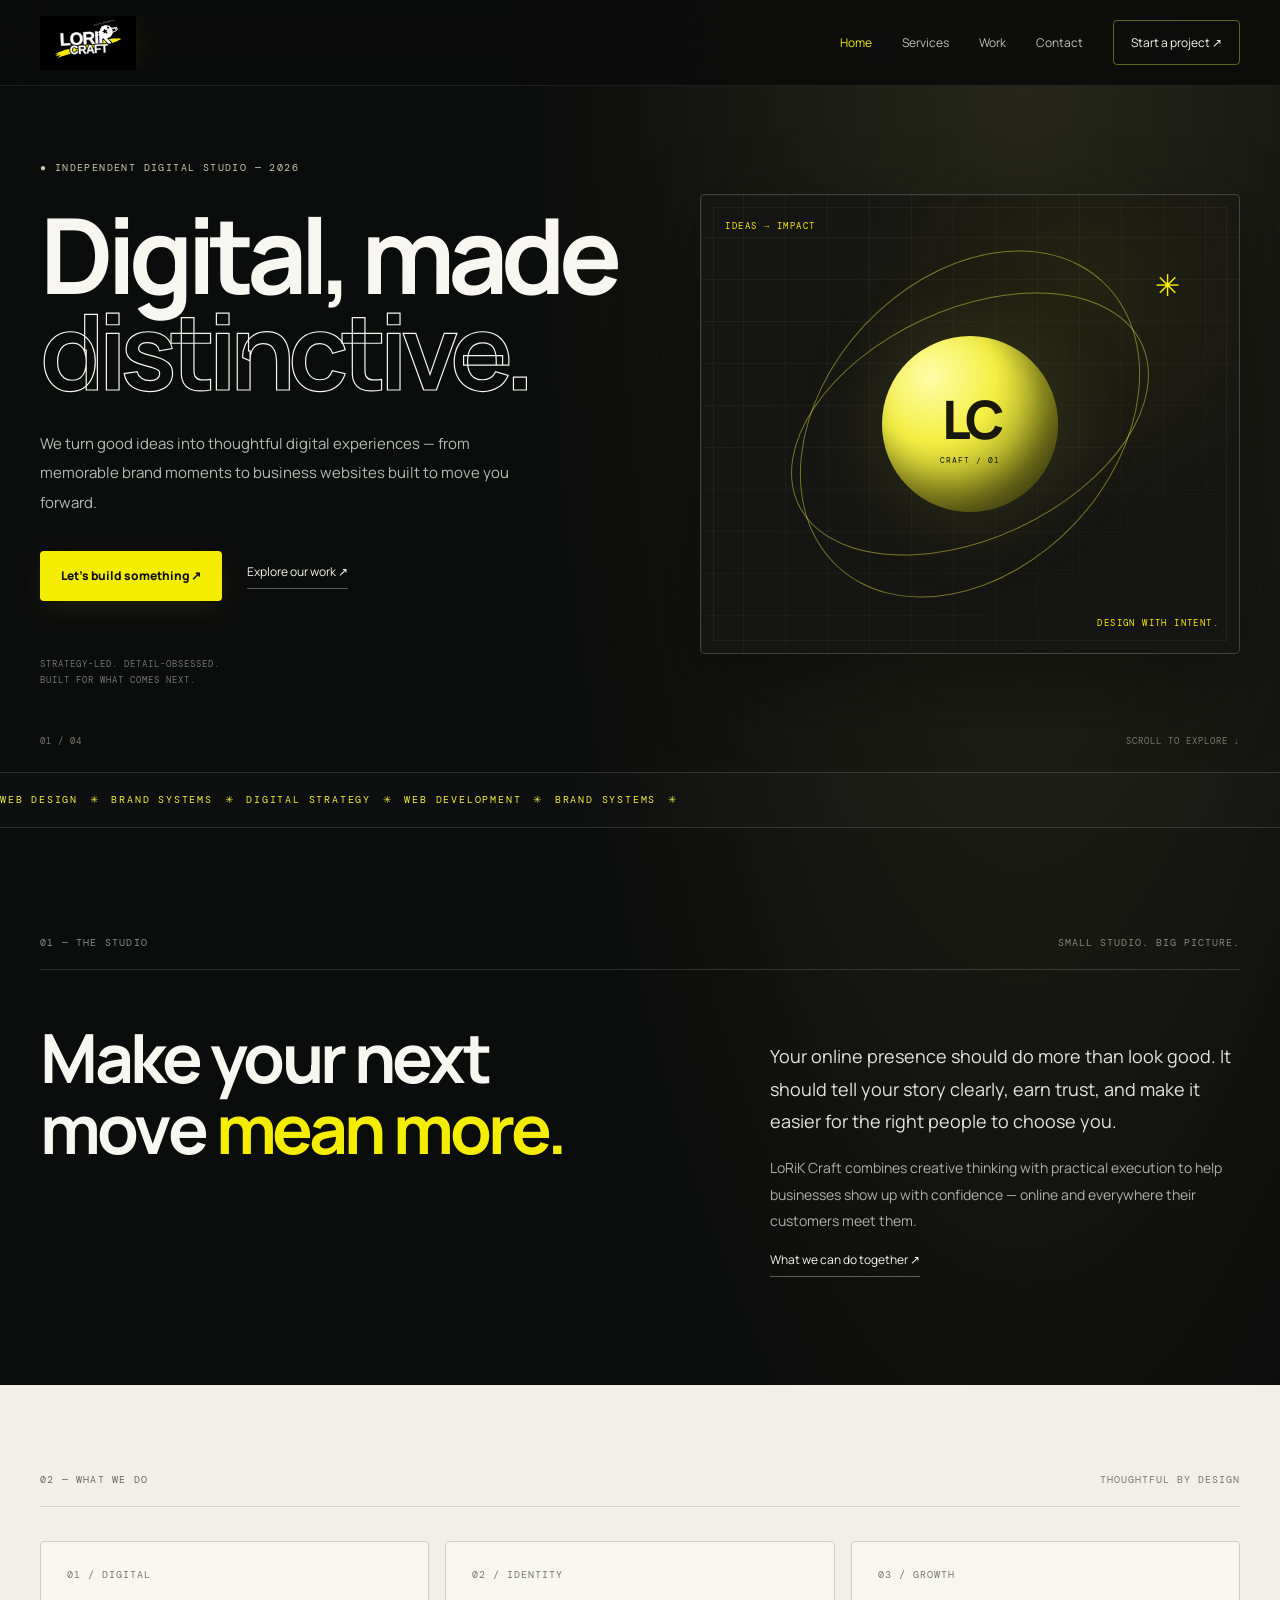
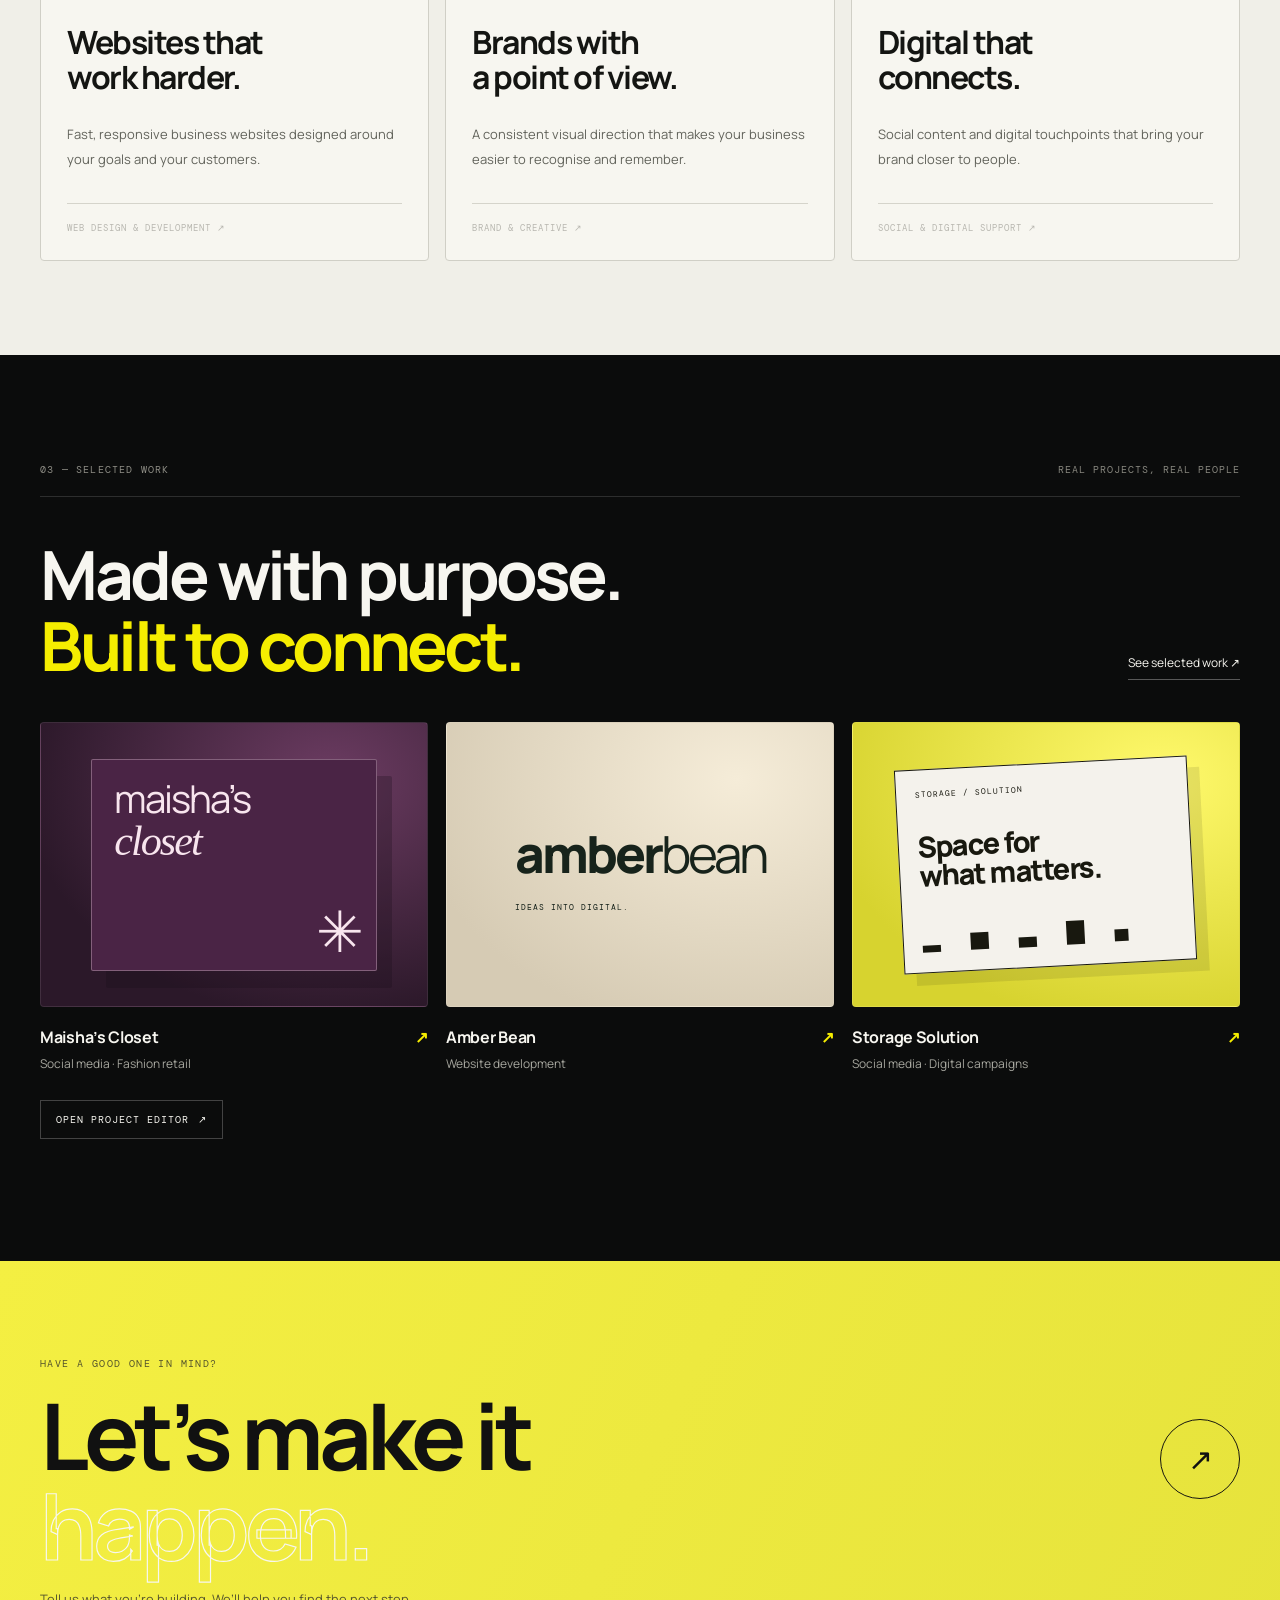
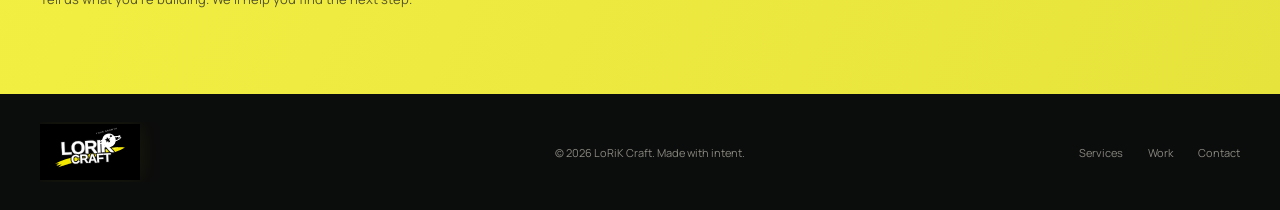
==== commit e1a6b9fc: "Link featured projects and project editor from homepage" ====
--- a/index.html
+++ b/index.html
@@ -1 +1 @@
-<!doctype html><html lang="en"><head><meta charset="utf-8"><meta name="viewport" content="width=device-width, initial-scale=1, viewport-fit=cover"><meta name="theme-color" content="#101010"><meta name="description" content="LoRiK Craft creates responsive business websites, brand identities and digital content that help businesses make a distinctive impression."><meta property="og:type" content="website"><meta property="og:site_name" content="LoRiK Craft"><meta property="og:title" content="LoRiK Craft — Websites, Branding & Digital Creative"><meta property="og:description" content="LoRiK Craft creates responsive business websites, brand identities and digital content that help businesses make a distinctive impression."><meta name="twitter:card" content="summary"><link rel="icon" href="favicon.svg" type="image/svg+xml"><link rel="preconnect" href="https://fonts.googleapis.com"><link rel="preconnect" href="https://fonts.gstatic.com" crossorigin><link href="https://fonts.googleapis.com/css2?family=DM+Mono&family=Manrope:wght@400;500;600;700;800&display=swap" rel="stylesheet"><link rel="stylesheet" href="assets/style.css"><script defer src="assets/script.js"></script><title>LoRiK Craft — Websites, Branding & Digital Creative</title></head><body><header><a class="brand" href="index.html" aria-label="LoRiK Craft home"><img src="assets/logo.svg" alt="LoRiK Craft" /></a><button class="menu" type="button" aria-label="Open navigation menu" aria-controls="site-nav" aria-expanded="false">☰</button><nav id="site-nav" aria-label="Main navigation"><a class="active" href="index.html">Home</a><a href="services.html">Services</a><a href="work.html">Work</a><a href="contact.html">Contact</a><a class="navcta" href="contact.html">Start a project ↗</a></nav></header><main><section class="hero wrap"><div><p class="eyebrow">● INDEPENDENT DIGITAL STUDIO — 2026</p><h1>Digital, made<br><em>distinctive.</em></h1><p class="lead">We turn good ideas into thoughtful digital experiences — from memorable brand moments to business websites built to move you forward.</p><div class="actions"><a class="button" href="contact.html">Let’s build something ↗</a><a class="simplelink" href="work.html">Explore our work ↗</a></div><p class="micro">STRATEGY-LED. DETAIL-OBSESSED.<br>BUILT FOR WHAT COMES NEXT.</p></div><div class="art"><div class="grid"></div><div class="orbit o1"></div><div class="orbit o2"></div><div class="sphere">LC<small>CRAFT / 01</small></div><span class="arttop">IDEAS → IMPACT</span><span class="artbottom">DESIGN WITH INTENT.</span><span class="spark">✳</span></div><div class="scroll">01 / 04 <span>SCROLL TO EXPLORE ↓</span></div></section><div class="ticker">WEB DESIGN　✳　BRAND SYSTEMS　✳　DIGITAL STRATEGY　✳　WEB DEVELOPMENT　✳　BRAND SYSTEMS　✳</div><section class="section wrap"><div class="label">01 — THE STUDIO <span>SMALL STUDIO. BIG PICTURE.</span></div><div class="twocol"><h2>Make your next<br>move <mark>mean more.</mark></h2><div><p class="big">Your online presence should do more than look good. It should tell your story clearly, earn trust, and make it easier for the right people to choose you.</p><p class="muted">LoRiK Craft combines creative thinking with practical execution to help businesses show up with confidence — online and everywhere their customers meet them.</p><a class="simplelink" href="services.html">What we can do together ↗</a></div></div></section><section class="light"><div class="section wrap"><div class="label">02 — WHAT WE DO <span>THOUGHTFUL BY DESIGN</span></div><div class="cards"><a class="card" href="services.html"><small>01 / DIGITAL</small><h3>Websites that<br>work harder.</h3><p>Fast, responsive business websites designed around your goals and your customers.</p><footer>WEB DESIGN & DEVELOPMENT ↗</footer></a><a class="card" href="services.html"><small>02 / IDENTITY</small><h3>Brands with<br>a point of view.</h3><p>A consistent visual direction that makes your business easier to recognise and remember.</p><footer>BRAND & CREATIVE ↗</footer></a><a class="card" href="services.html"><small>03 / GROWTH</small><h3>Digital that<br>connects.</h3><p>Social content and digital touchpoints that bring your brand closer to people.</p><footer>SOCIAL & DIGITAL SUPPORT ↗</footer></a></div></div></section><section class="section wrap"><div class="label">03 — SELECTED WORK <span>REAL PROJECTS, REAL PEOPLE</span></div><div class="workhead"><h2>Made with purpose.<br><mark>Built to connect.</mark></h2><a class="simplelink" href="work.html">See selected work ↗</a></div><div class="projects"><a href="work.html"><div class="visual plum"><div class="fashion">maisha’s<br><i>closet</i><span>✳</span></div></div><h3>Maisha’s Closet <span>↗</span></h3><p>Social media · Fashion retail</p></a><a href="work.html"><div class="visual cream"><div class="amber">amber<span>bean</span><small>IDEAS INTO DIGITAL.</small></div></div><h3>Amber Bean <span>↗</span></h3><p>Website development</p></a><a href="work.html"><div class="visual yellow"><div class="storage">STORAGE / SOLUTION<strong>Space for<br>what matters.</strong><i>▂ ▅ ▃ ▇ ▄</i></div></div><h3>Storage Solution <span>↗</span></h3><p>Social media · Digital campaigns</p></a></div></section><section class="cta"><div class="wrap ctainner"><div><p class="eyebrow">HAVE A GOOD ONE IN MIND?</p><h2>Let’s make it<br><em>happen.</em></h2></div><a class="round" href="contact.html">↗</a><p>Tell us what you’re building. We’ll help you find the next step.</p></div></section></main><footer class="wrap footer"><a class="brand" href="index.html" aria-label="LoRiK Craft home"><img src="assets/logo.svg" alt="LoRiK Craft" /></a><small>© 2026 LoRiK Craft. Made with intent.</small><div><a href="services.html">Services</a><a href="work.html">Work</a><a href="contact.html">Contact</a></div></footer></body></html>+<!doctype html><html lang="en"><head><meta charset="utf-8"><meta name="viewport" content="width=device-width, initial-scale=1, viewport-fit=cover"><meta name="theme-color" content="#101010"><meta name="description" content="LoRiK Craft creates responsive business websites, brand identities and digital content that help businesses make a distinctive impression."><meta property="og:type" content="website"><meta property="og:site_name" content="LoRiK Craft"><meta property="og:title" content="LoRiK Craft — Websites, Branding & Digital Creative"><meta property="og:description" content="LoRiK Craft creates responsive business websites, brand identities and digital content that help businesses make a distinctive impression."><meta name="twitter:card" content="summary"><link rel="icon" href="favicon.svg" type="image/svg+xml"><link rel="preconnect" href="https://fonts.googleapis.com"><link rel="preconnect" href="https://fonts.gstatic.com" crossorigin><link href="https://fonts.googleapis.com/css2?family=DM+Mono&family=Manrope:wght@400;500;600;700;800&display=swap" rel="stylesheet"><link rel="stylesheet" href="assets/style.css"><script defer src="assets/script.js"></script><title>LoRiK Craft — Websites, Branding & Digital Creative</title></head><body><header><a class="brand" href="index.html" aria-label="LoRiK Craft home"><img src="assets/logo.svg" alt="LoRiK Craft" /></a><button class="menu" type="button" aria-label="Open navigation menu" aria-controls="site-nav" aria-expanded="false">☰</button><nav id="site-nav" aria-label="Main navigation"><a class="active" href="index.html">Home</a><a href="services.html">Services</a><a href="work.html">Work</a><a href="contact.html">Contact</a><a class="navcta" href="contact.html">Start a project ↗</a></nav></header><main><section class="hero wrap"><div><p class="eyebrow">● INDEPENDENT DIGITAL STUDIO — 2026</p><h1>Digital, made<br><em>distinctive.</em></h1><p class="lead">We turn good ideas into thoughtful digital experiences — from memorable brand moments to business websites built to move you forward.</p><div class="actions"><a class="button" href="contact.html">Let’s build something ↗</a><a class="simplelink" href="work.html">Explore our work ↗</a></div><p class="micro">STRATEGY-LED. DETAIL-OBSESSED.<br>BUILT FOR WHAT COMES NEXT.</p></div><div class="art"><div class="grid"></div><div class="orbit o1"></div><div class="orbit o2"></div><div class="sphere">LC<small>CRAFT / 01</small></div><span class="arttop">IDEAS → IMPACT</span><span class="artbottom">DESIGN WITH INTENT.</span><span class="spark">✳</span></div><div class="scroll">01 / 04 <span>SCROLL TO EXPLORE ↓</span></div></section><div class="ticker">WEB DESIGN　✳　BRAND SYSTEMS　✳　DIGITAL STRATEGY　✳　WEB DEVELOPMENT　✳　BRAND SYSTEMS　✳</div><section class="section wrap"><div class="label">01 — THE STUDIO <span>SMALL STUDIO. BIG PICTURE.</span></div><div class="twocol"><h2>Make your next<br>move <mark>mean more.</mark></h2><div><p class="big">Your online presence should do more than look good. It should tell your story clearly, earn trust, and make it easier for the right people to choose you.</p><p class="muted">LoRiK Craft combines creative thinking with practical execution to help businesses show up with confidence — online and everywhere their customers meet them.</p><a class="simplelink" href="services.html">What we can do together ↗</a></div></div></section><section class="light"><div class="section wrap"><div class="label">02 — WHAT WE DO <span>THOUGHTFUL BY DESIGN</span></div><div class="cards"><a class="card" href="services.html"><small>01 / DIGITAL</small><h3>Websites that<br>work harder.</h3><p>Fast, responsive business websites designed around your goals and your customers.</p><footer>WEB DESIGN & DEVELOPMENT ↗</footer></a><a class="card" href="services.html"><small>02 / IDENTITY</small><h3>Brands with<br>a point of view.</h3><p>A consistent visual direction that makes your business easier to recognise and remember.</p><footer>BRAND & CREATIVE ↗</footer></a><a class="card" href="services.html"><small>03 / GROWTH</small><h3>Digital that<br>connects.</h3><p>Social content and digital touchpoints that bring your brand closer to people.</p><footer>SOCIAL & DIGITAL SUPPORT ↗</footer></a></div></div></section><section class="section wrap"><div class="label">03 — SELECTED WORK <span>REAL PROJECTS, REAL PEOPLE</span></div><div class="workhead"><h2>Made with purpose.<br><mark>Built to connect.</mark></h2><a class="simplelink" href="work.html">See selected work ↗</a></div><div class="projects"><a href="maishas-closet.html"><div class="visual plum"><div class="fashion">maisha’s<br><i>closet</i><span>✳</span></div></div><h3>Maisha’s Closet <span>↗</span></h3><p>Social media · Fashion retail</p></a><a href="work.html"><div class="visual cream"><div class="amber">amber<span>bean</span><small>IDEAS INTO DIGITAL.</small></div></div><h3>Amber Bean <span>↗</span></h3><p>Website development</p></a><a href="work.html"><div class="visual yellow"><div class="storage">STORAGE / SOLUTION<strong>Space for<br>what matters.</strong><i>▂ ▅ ▃ ▇ ▄</i></div></div><h3>Storage Solution <span>↗</span></h3><p>Social media · Digital campaigns</p></a></div><p style="margin-top:28px"><a class="project-editor-link" href="project-editor.html">OPEN PROJECT EDITOR <span>↗</span></a></p></section><section class="cta"><div class="wrap ctainner"><div><p class="eyebrow">HAVE A GOOD ONE IN MIND?</p><h2>Let’s make it<br><em>happen.</em></h2></div><a class="round" href="contact.html">↗</a><p>Tell us what you’re building. We’ll help you find the next step.</p></div></section></main><footer class="wrap footer"><a class="brand" href="index.html" aria-label="LoRiK Craft home"><img src="assets/logo.svg" alt="LoRiK Craft" /></a><small>© 2026 LoRiK Craft. Made with intent.</small><div><a href="services.html">Services</a><a href="work.html">Work</a><a href="contact.html">Contact</a></div></footer></body></html>
--- a/assets/style.css
+++ b/assets/style.css
@@ -1,4 +1,4 @@
-:root{--bg:#101010;--paper:#f4f2ec;--yellow:#f3ee43;--muted:#a5a49d;--line:#ffffff24;--mono:"DM Mono",monospace;--sans:"Manrope",sans-serif}*{box-sizing:border-box}html{scroll-behavior:smooth;scroll-padding-top:88px;-webkit-text-size-adjust:100%}body{overflow-wrap:anywhere}img,svg,video,canvas{max-width:100%;height:auto}button,input,select,textarea{font:inherit}button,a,input,select,textarea{-webkit-tap-highlight-color:transparent}a:focus-visible,button:focus-visible,input:focus-visible,select:focus-visible,textarea:focus-visible{outline:3px solid var(--yellow);outline-offset:4px}::selection{background:var(--yellow);color:#101010}.skip-link{position:absolute;left:12px;top:-60px;z-index:99;background:var(--yellow);color:#101010;padding:12px 16px}.skip-link:focus{top:12px}nav a{min-height:40px;display:inline-flex;align-items:center}.menu{min-width:44px;min-height:44px;align-items:center;justify-content:center;cursor:pointer}main{min-width:0}section{min-width:0}body{margin:0;background:var(--bg);color:var(--paper);font-family:var(--sans);-webkit-font-smoothing:antialiased}a{color:inherit;text-decoration:none}.wrap{width:min(1180px,calc(100% - 60px));margin:auto}header{height:82px;padding:0 max(30px,calc((100vw - 1180px)/2));display:flex;align-items:center;justify-content:space-between;border-bottom:1px solid var(--line);position:relative;z-index:5;background:#101010}.brand{font-size:17px;font-weight:800;letter-spacing:-.7px;display:flex;align-items:center;gap:10px}.brand b{width:32px;height:32px;display:grid;place-items:center;border:1px solid var(--yellow);color:var(--yellow);font-size:16px}.brand span{color:var(--muted);font-weight:500;margin-left:-7px}nav{display:flex;align-items:center;gap:26px;font-size:12px;color:#c1c0b9}nav a:hover,nav .active{color:var(--yellow)}.navcta{padding:12px 14px;border:1px solid #666}.menu{display:none}.hero{min-height:650px;display:grid;grid-template-columns:1.05fr .95fr;align-items:center;gap:30px;position:relative;padding:50px 0 65px}.eyebrow,.label,.scroll,.arttop,.artbottom,.card small,.card footer,.micro,form label,.contactdetail small,.steps small,.cap>b{font:10px var(--mono);letter-spacing:1px;color:#b8b7b0}.hero h1,.pagehero h1{font-size:clamp(60px,8vw,102px);line-height:.96;letter-spacing:-6px;margin:28px 0;font-weight:700}.hero h1 em,.pagehero h1 em,.ctainner h2 em{font-style:normal;color:transparent;-webkit-text-stroke:1px var(--paper)}.lead{max-width:480px;color:var(--muted);font-size:14px;line-height:1.9}.actions{display:flex;align-items:center;gap:24px;margin-top:30px}.button{background:var(--yellow);color:#111;padding:15px 18px;display:inline-flex;align-items:center;border:0;cursor:pointer;font-size:12px;font-weight:800}.button:hover{background:#fff95c;transform:translateY(-2px)}.simplelink{display:inline-block;font-size:12px;border-bottom:1px solid #666;padding-bottom:11px}.simplelink:hover{color:var(--yellow)}.micro{margin-top:55px;font-size:9px;line-height:1.8;color:#77766e}.art{height:430px;position:relative;overflow:hidden;background:#1b1b19;border:1px solid #33332d}.grid{position:absolute;inset:0;background-image:linear-gradient(#ffffff0a 1px,transparent 1px),linear-gradient(90deg,#ffffff0a 1px,transparent 1px);background-size:38px 38px}.orbit{position:absolute;left:50%;top:50%;border:1px solid #f3ee4380;border-radius:50%;transform:translate(-50%,-50%) rotate(-25deg)}.o1{width:340px;height:210px}.o2{width:260px;height:350px;transform:translate(-50%,-50%) rotate(43deg);border-color:#ffffff4a}.sphere{position:absolute;left:50%;top:50%;transform:translate(-50%,-50%);width:165px;height:165px;border-radius:50%;background:radial-gradient(circle at 30% 25%,#fff9a1,#d2cd31 38%,#66651b 77%,#22220e);box-shadow:0 0 70px #f3ee4320,inset -17px -24px 30px #0008;color:#18180d;display:flex;align-items:center;justify-content:center;flex-direction:column;font-size:53px;font-weight:800;letter-spacing:-6px}.sphere small{font:8px var(--mono);letter-spacing:1px}.arttop,.artbottom{position:absolute;color:var(--yellow);font-size:9px}.arttop{top:25px;left:24px}.artbottom{bottom:24px;right:20px}.spark{position:absolute;right:40px;top:65px;color:var(--yellow);font-size:25px}.scroll{position:absolute;bottom:22px;left:0;right:0;font-size:9px;color:#79786f}.scroll span{float:right}.ticker{overflow:hidden;white-space:nowrap;border-block:1px solid var(--line);color:var(--yellow);padding:18px 0;font:11px var(--mono);letter-spacing:1px}.section{padding:95px 0}.label{display:flex;justify-content:space-between;padding-bottom:17px;border-bottom:1px solid var(--line);font-size:9px;color:#8e8d85}.label span{color:#88877f}.twocol{display:grid;grid-template-columns:1fr .75fr;gap:65px;padding-top:43px}.twocol h2,.workhead h2{font-size:clamp(38px,5vw,61px);line-height:1.07;letter-spacing:-3px;margin:0}.twocol mark,.workhead mark{background:none;color:var(--yellow)}.big{font-size:17px;line-height:1.8;color:#e1dfd8}.muted{color:var(--muted);font-size:13px;line-height:1.9}.light{background:#e9e7df;color:#111}.light .label{border-color:#c5c3bb;color:#6d6c64}.light .label span{color:#77766e}.cards{display:grid;grid-template-columns:repeat(3,1fr);gap:12px;padding-top:27px}.card{min-height:305px;border:1px solid #c8c6be;padding:22px;display:flex;flex-direction:column;position:relative;transition:.2s}.card:hover{background:var(--yellow);transform:translateY(-3px)}.card small{color:#77766e}.card h3{font-size:28px;line-height:1.1;letter-spacing:-1.3px;margin:38px 0 12px}.card p{font-size:12px;line-height:1.8;color:#66655e}.card footer{margin-top:auto;border-top:1px solid #c8c6be;padding-top:16px;font-size:8px}.workhead{display:flex;align-items:flex-end;justify-content:space-between;gap:20px;padding-top:33px}.projects{display:grid;grid-template-columns:repeat(3,1fr);gap:15px;margin-top:38px}.visual{height:260px;display:grid;place-items:center;position:relative;overflow:hidden}.plum{background:#3b1d37;color:#f7d7e6}.cream{background:#e8e0ce;color:#17231b}.yellow{background:#efed40;color:#18180f}.fashion{width:74%;height:75%;position:relative;background:#4a2445;border:1px solid #f5d7e855;box-shadow:12px 14px 0 #1a111a40;padding:18px;font-size:36px;line-height:.9;letter-spacing:-2px}.fashion i{font:italic 1.1em Georgia,serif}.fashion span{position:absolute;right:14px;bottom:14px;font-size:57px}.amber{font-size:43px;letter-spacing:-3px;font-weight:800}.amber span{font-weight:400}.amber small{display:block;font:8px var(--mono);letter-spacing:1px;margin-top:14px}.storage{background:#f4f2ec;border:1px solid #19190f;width:76%;height:72%;padding:16px;display:flex;flex-direction:column;justify-content:space-between;transform:rotate(-3deg);font:8px var(--mono);letter-spacing:1px}.storage strong{font:800 29px/1 var(--sans);letter-spacing:-1.5px}.storage i{font-style:normal;font-size:23px;letter-spacing:8px}.projects h3{font-size:15px;margin:17px 0 5px}.projects h3 span{float:right;color:var(--yellow)}.projects> a>p{font-size:10px;color:#999890;margin:0}.cta{background:var(--yellow);color:#111;padding:70px 0}.ctainner{display:grid;grid-template-columns:1fr auto;align-items:center;gap:20px}.ctainner .eyebrow{color:#55552c}.ctainner h2{font-size:clamp(50px,7vw,80px);line-height:.98;letter-spacing:-4px;margin:20px 0 0}.ctainner h2 em{-webkit-text-stroke:1px #111}.round{width:72px;height:72px;border:1px solid #17170f;border-radius:50%;display:grid;place-items:center;font-size:30px}.round:hover{background:#111;color:var(--yellow)}.ctainner>p{grid-column:1/-1;font-size:12px;color:#54542c;margin:0}.footer{min-height:100px;display:flex;align-items:center;justify-content:space-between;gap:20px;color:#88877f}.footer small{font-size:10px}.footer>div{display:flex;gap:20px;font-size:10px}.footer a:hover{color:var(--yellow)}.pagehero{padding-top:90px;padding-bottom:55px}.pagehero h1{font-size:clamp(55px,8vw,90px)}.cap{display:grid;grid-template-columns:50px 1fr;gap:25px;padding:36px 0;border-bottom:1px solid var(--line)}.cap>b{color:var(--yellow);padding-top:8px}.cap h2,.workrow h2{font-size:clamp(25px,3vw,37px);letter-spacing:-1.4px;margin:0 0 13px}.cap p{color:var(--muted);font-size:13px;line-height:1.9;max-width:730px}.cap ul{display:flex;flex-wrap:wrap;gap:8px;list-style:none;padding:0;margin-top:20px}.cap li,.tags{font-size:10px;color:#c5c3bc;border:1px solid #44443c;padding:8px 10px}.steps{display:grid;grid-template-columns:repeat(4,1fr);gap:22px;padding-top:30px}.steps>div{border-top:2px solid #4a4a40;padding-top:15px}.steps small{color:var(--yellow)}.steps h3{font-size:21px;margin:18px 0 8px}.steps p{font-size:12px;line-height:1.8;color:var(--muted)}.workrow{display:grid;grid-template-columns:1fr 1fr;gap:50px;align-items:center;padding:30px 0 40px;border-bottom:1px solid var(--line)}.workrow .visual{height:320px}.workrow .eyebrow{color:var(--yellow)}.workrow h2{margin-top:18px}.tags{display:inline-block}.tiny{font-size:10px!important}.contactgrid{display:grid;grid-template-columns:.8fr 1fr;gap:90px}.contactgrid h2{font-size:55px;line-height:1;letter-spacing:-3px;margin:26px 0}.contactdetail{display:flex;flex-direction:column;gap:10px;border-top:1px solid var(--line);padding:20px 0;margin-top:22px}.contactdetail small{color:#8c8b83}.contactdetail a{font-size:14px}form{display:flex;flex-direction:column;gap:10px}form label{font-size:9px;margin-top:8px}form input,form select,form textarea{background:#1b1b19;border:1px solid #44443d;color:var(--paper);padding:14px;font:12px var(--sans);width:100%;border-radius:0;outline:none}form input:focus,form select:focus,form textarea:focus{border-color:var(--yellow)}form textarea{resize:vertical}form .button{align-self:flex-start;margin-top:10px}.status{font-size:10px;color:var(--yellow)}@media(max-width:800px){nav{gap:14px}nav a{font-size:10px}.hero{min-height:580px;grid-template-columns:1fr .8fr}.art{height:360px}.twocol{gap:30px}.visual{height:220px}.contactgrid{gap:45px}}@media(max-width:650px){html{scroll-padding-top:76px}.wrap{width:calc(100% - 36px)}header{height:70px;padding:0 18px;gap:12px}.brand{font-size:16px;gap:8px}.menu{display:flex;background:none;border:1px solid var(--line);color:var(--paper);padding:8px}header nav{display:none;position:absolute;top:69px;left:0;right:0;padding:22px 20px;background:#151513;flex-direction:column;align-items:stretch;border-bottom:1px solid var(--line)}header nav.open{display:flex;max-height:calc(100dvh - 70px);overflow-y:auto}.navcta{text-align:center}header nav a{font-size:14px;padding:8px 4px;min-height:44px}.hero{display:flex;flex-direction:column;align-items:stretch;padding-top:48px;padding-bottom:54px;gap:26px}.hero h1{font-size:clamp(48px,13vw,76px);letter-spacing:-3px;margin:24px 0}.lead{font-size:15px}.actions{flex-wrap:wrap;gap:18px}.button{min-height:48px;justify-content:center}.art{height:clamp(250px,78vw,360px);width:100%}.sphere{width:clamp(125px,38vw,165px);height:clamp(125px,38vw,165px);font-size:clamp(42px,13vw,53px)}.o1{width:85%;height:55%}.o2{width:65%;height:88%}.micro{margin-top:35px}.section{padding:67px 0}.label{font-size:8px;gap:12px}.label span{text-align:right}.twocol{grid-template-columns:1fr;gap:25px;padding-top:32px}.twocol h2,.workhead h2{font-size:43px;letter-spacing:-2px}.cards,.projects{grid-template-columns:1fr}.card{min-height:260px}.visual{height:clamp(230px,70vw,310px)}.workhead{align-items:flex-start;flex-direction:column}.cta{padding:52px 0}.ctainner h2{font-size:55px}.round{width:58px;height:58px}.footer{padding:25px 0;flex-wrap:wrap;row-gap:18px}.footer small{order:3;width:100%}.footer>div{gap:12px}.pagehero{padding-top:62px;padding-bottom:30px}.pagehero h1{font-size:clamp(48px,13vw,72px);letter-spacing:-3px}.cap{grid-template-columns:28px 1fr;gap:12px;padding:28px 0}.cap h2{font-size:26px}.steps{grid-template-columns:1fr 1fr;gap:18px}.workrow{grid-template-columns:1fr;gap:24px}.workrow .visual{height:280px}.contactgrid{grid-template-columns:minmax(0,1fr);gap:34px}.contactgrid h2{font-size:clamp(42px,12vw,52px)}form input,form select,form textarea{font-size:16px;min-height:48px}form textarea{min-height:130px}.contactgrid h2{font-size:52px}form .button{width:100%;justify-content:center}}@media(prefers-reduced-motion:reduce){html{scroll-behavior:auto}*{transition:none!important}}
+:root{--bg:#101010;--paper:#f4f2ec;--yellow:#f3ee43;--muted:#a5a49d;--line:#ffffff24;--mono:"DM Mono",monospace;--sans:"Manrope",sans-serif}*{box-sizing:border-box}html{scroll-behavior:smooth;scroll-padding-top:88px;-webkit-text-size-adjust:100%}body{overflow-wrap:anywhere}img,svg,video,canvas{max-width:100%;height:auto}button,input,select,textarea{font:inherit}button,a,input,select,textarea{-webkit-tap-highlight-color:transparent}a:focus-visible,button:focus-visible,input:focus-visible,select:focus-visible,textarea:focus-visible{outline:3px solid var(--yellow);outline-offset:4px}::selection{background:var(--yellow);color:#101010}.skip-link{position:absolute;left:12px;top:-60px;z-index:99;background:var(--yellow);color:#101010;padding:12px 16px}.skip-link:focus{top:12px}nav a{min-height:40px;display:inline-flex;align-items:center}.menu{min-width:44px;min-height:44px;align-items:center;justify-content:center;cursor:pointer}main{min-width:0}section{min-width:0}body{margin:0;background:var(--bg);color:var(--paper);font-family:var(--sans);-webkit-font-smoothing:antialiased}a{color:inherit;text-decoration:none}.wrap{width:min(1180px,calc(100% - 60px));margin:auto}header{height:82px;padding:0 max(30px,calc((100vw - 1180px)/2));display:flex;align-items:center;justify-content:space-between;border-bottom:1px solid var(--line);position:relative;z-index:5;background:#101010}.brand img{display:block;width:158px;height:auto;max-height:56px;object-fit:contain}.brand{font-size:17px;font-weight:800;letter-spacing:-.7px;display:flex;align-items:center;gap:10px}.brand b{width:32px;height:32px;display:grid;place-items:center;border:1px solid var(--yellow);color:var(--yellow);font-size:16px}.brand span{color:var(--muted);font-weight:500;margin-left:-7px}nav{display:flex;align-items:center;gap:26px;font-size:12px;color:#c1c0b9}nav a:hover,nav .active{color:var(--yellow)}.navcta{padding:12px 14px;border:1px solid #666}.menu{display:none}.hero{min-height:650px;display:grid;grid-template-columns:1.05fr .95fr;align-items:center;gap:30px;position:relative;padding:50px 0 65px}.eyebrow,.label,.scroll,.arttop,.artbottom,.card small,.card footer,.micro,form label,.contactdetail small,.steps small,.cap>b{font:10px var(--mono);letter-spacing:1px;color:#b8b7b0}.hero h1,.pagehero h1{font-size:clamp(60px,8vw,102px);line-height:.96;letter-spacing:-6px;margin:28px 0;font-weight:700}.hero h1 em,.pagehero h1 em,.ctainner h2 em{font-style:normal;color:transparent;-webkit-text-stroke:1px var(--paper)}.lead{max-width:480px;color:var(--muted);font-size:14px;line-height:1.9}.actions{display:flex;align-items:center;gap:24px;margin-top:30px}.button{background:var(--yellow);color:#111;padding:15px 18px;display:inline-flex;align-items:center;border:0;cursor:pointer;font-size:12px;font-weight:800}.button:hover{background:#fff95c;transform:translateY(-2px)}.simplelink{display:inline-block;font-size:12px;border-bottom:1px solid #666;padding-bottom:11px}.simplelink:hover{color:var(--yellow)}.micro{margin-top:55px;font-size:9px;line-height:1.8;color:#77766e}.art{height:430px;position:relative;overflow:hidden;background:#1b1b19;border:1px solid #33332d}.grid{position:absolute;inset:0;background-image:linear-gradient(#ffffff0a 1px,transparent 1px),linear-gradient(90deg,#ffffff0a 1px,transparent 1px);background-size:38px 38px}.orbit{position:absolute;left:50%;top:50%;border:1px solid #f3ee4380;border-radius:50%;transform:translate(-50%,-50%) rotate(-25deg)}.o1{width:340px;height:210px}.o2{width:260px;height:350px;transform:translate(-50%,-50%) rotate(43deg);border-color:#ffffff4a}.sphere{position:absolute;left:50%;top:50%;transform:translate(-50%,-50%);width:165px;height:165px;border-radius:50%;background:radial-gradient(circle at 30% 25%,#fff9a1,#d2cd31 38%,#66651b 77%,#22220e);box-shadow:0 0 70px #f3ee4320,inset -17px -24px 30px #0008;color:#18180d;display:flex;align-items:center;justify-content:center;flex-direction:column;font-size:53px;font-weight:800;letter-spacing:-6px}.sphere small{font:8px var(--mono);letter-spacing:1px}.arttop,.artbottom{position:absolute;color:var(--yellow);font-size:9px}.arttop{top:25px;left:24px}.artbottom{bottom:24px;right:20px}.spark{position:absolute;right:40px;top:65px;color:var(--yellow);font-size:25px}.scroll{position:absolute;bottom:22px;left:0;right:0;font-size:9px;color:#79786f}.scroll span{float:right}.ticker{overflow:hidden;white-space:nowrap;border-block:1px solid var(--line);color:var(--yellow);padding:18px 0;font:11px var(--mono);letter-spacing:1px}.section{padding:95px 0}.label{display:flex;justify-content:space-between;padding-bottom:17px;border-bottom:1px solid var(--line);font-size:9px;color:#8e8d85}.label span{color:#88877f}.twocol{display:grid;grid-template-columns:1fr .75fr;gap:65px;padding-top:43px}.twocol h2,.workhead h2{font-size:clamp(38px,5vw,61px);line-height:1.07;letter-spacing:-3px;margin:0}.twocol mark,.workhead mark{background:none;color:var(--yellow)}.big{font-size:17px;line-height:1.8;color:#e1dfd8}.muted{color:var(--muted);font-size:13px;line-height:1.9}.light{background:#e9e7df;color:#111}.light .label{border-color:#c5c3bb;color:#6d6c64}.light .label span{color:#77766e}.cards{display:grid;grid-template-columns:repeat(3,1fr);gap:12px;padding-top:27px}.card{min-height:305px;border:1px solid #c8c6be;padding:22px;display:flex;flex-direction:column;position:relative;transition:.2s}.card:hover{background:var(--yellow);transform:translateY(-3px)}.card small{color:#77766e}.card h3{font-size:28px;line-height:1.1;letter-spacing:-1.3px;margin:38px 0 12px}.card p{font-size:12px;line-height:1.8;color:#66655e}.card footer{margin-top:auto;border-top:1px solid #c8c6be;padding-top:16px;font-size:8px}.workhead{display:flex;align-items:flex-end;justify-content:space-between;gap:20px;padding-top:33px}.projects{display:grid;grid-template-columns:repeat(3,1fr);gap:15px;margin-top:38px}.visual{height:260px;display:grid;place-items:center;position:relative;overflow:hidden}.plum{background:#3b1d37;color:#f7d7e6}.cream{background:#e8e0ce;color:#17231b}.yellow{background:#efed40;color:#18180f}.fashion{width:74%;height:75%;position:relative;background:#4a2445;border:1px solid #f5d7e855;box-shadow:12px 14px 0 #1a111a40;padding:18px;font-size:36px;line-height:.9;letter-spacing:-2px}.fashion i{font:italic 1.1em Georgia,serif}.fashion span{position:absolute;right:14px;bottom:14px;font-size:57px}.amber{font-size:43px;letter-spacing:-3px;font-weight:800}.amber span{font-weight:400}.amber small{display:block;font:8px var(--mono);letter-spacing:1px;margin-top:14px}.storage{background:#f4f2ec;border:1px solid #19190f;width:76%;height:72%;padding:16px;display:flex;flex-direction:column;justify-content:space-between;transform:rotate(-3deg);font:8px var(--mono);letter-spacing:1px}.storage strong{font:800 29px/1 var(--sans);letter-spacing:-1.5px}.storage i{font-style:normal;font-size:23px;letter-spacing:8px}.projects h3{font-size:15px;margin:17px 0 5px}.projects h3 span{float:right;color:var(--yellow)}.projects> a>p{font-size:10px;color:#999890;margin:0}.cta{background:var(--yellow);color:#111;padding:70px 0}.ctainner{display:grid;grid-template-columns:1fr auto;align-items:center;gap:20px}.ctainner .eyebrow{color:#55552c}.ctainner h2{font-size:clamp(50px,7vw,80px);line-height:.98;letter-spacing:-4px;margin:20px 0 0}.ctainner h2 em{-webkit-text-stroke:1px #111}.round{width:72px;height:72px;border:1px solid #17170f;border-radius:50%;display:grid;place-items:center;font-size:30px}.round:hover{background:#111;color:var(--yellow)}.ctainner>p{grid-column:1/-1;font-size:12px;color:#54542c;margin:0}.footer{min-height:100px;display:flex;align-items:center;justify-content:space-between;gap:20px;color:#88877f}.footer small{font-size:10px}.footer>div{display:flex;gap:20px;font-size:10px}.footer a:hover{color:var(--yellow)}.pagehero{padding-top:90px;padding-bottom:55px}.pagehero h1{font-size:clamp(55px,8vw,90px)}.cap{display:grid;grid-template-columns:50px 1fr;gap:25px;padding:36px 0;border-bottom:1px solid var(--line)}.cap>b{color:var(--yellow);padding-top:8px}.cap h2,.workrow h2{font-size:clamp(25px,3vw,37px);letter-spacing:-1.4px;margin:0 0 13px}.cap p{color:var(--muted);font-size:13px;line-height:1.9;max-width:730px}.cap ul{display:flex;flex-wrap:wrap;gap:8px;list-style:none;padding:0;margin-top:20px}.cap li,.tags{font-size:10px;color:#c5c3bc;border:1px solid #44443c;padding:8px 10px}.steps{display:grid;grid-template-columns:repeat(4,1fr);gap:22px;padding-top:30px}.steps>div{border-top:2px solid #4a4a40;padding-top:15px}.steps small{color:var(--yellow)}.steps h3{font-size:21px;margin:18px 0 8px}.steps p{font-size:12px;line-height:1.8;color:var(--muted)}.workrow{display:grid;grid-template-columns:1fr 1fr;gap:50px;align-items:center;padding:30px 0 40px;border-bottom:1px solid var(--line)}.workrow .visual{height:320px}.workrow .eyebrow{color:var(--yellow)}.workrow h2{margin-top:18px}.tags{display:inline-block}.tiny{font-size:10px!important}.contactgrid{display:grid;grid-template-columns:.8fr 1fr;gap:90px}.contactgrid h2{font-size:55px;line-height:1;letter-spacing:-3px;margin:26px 0}.contactdetail{display:flex;flex-direction:column;gap:10px;border-top:1px solid var(--line);padding:20px 0;margin-top:22px}.contactdetail small{color:#8c8b83}.contactdetail a{font-size:14px}form{display:flex;flex-direction:column;gap:10px}form label{font-size:9px;margin-top:8px}form input,form select,form textarea{background:#1b1b19;border:1px solid #44443d;color:var(--paper);padding:14px;font:12px var(--sans);width:100%;border-radius:0;outline:none}form input:focus,form select:focus,form textarea:focus{border-color:var(--yellow)}form textarea{resize:vertical}form .button{align-self:flex-start;margin-top:10px}.status{font-size:10px;color:var(--yellow)}@media(max-width:800px){nav{gap:14px}nav a{font-size:10px}.hero{min-height:580px;grid-template-columns:1fr .8fr}.art{height:360px}.twocol{gap:30px}.visual{height:220px}.contactgrid{gap:45px}}@media(max-width:650px){html{scroll-padding-top:76px}.wrap{width:calc(100% - 36px)}header{height:70px;padding:0 18px;gap:12px}.brand{font-size:16px;gap:8px}.brand img{width:138px;max-height:48px}.menu{display:flex;background:none;border:1px solid var(--line);color:var(--paper);padding:8px}header nav{display:none;position:absolute;top:69px;left:0;right:0;padding:22px 20px;background:#151513;flex-direction:column;align-items:stretch;border-bottom:1px solid var(--line)}header nav.open{display:flex;max-height:calc(100dvh - 70px);overflow-y:auto}.navcta{text-align:center}header nav a{font-size:14px;padding:8px 4px;min-height:44px}.hero{display:flex;flex-direction:column;align-items:stretch;padding-top:48px;padding-bottom:54px;gap:26px}.hero h1{font-size:clamp(48px,13vw,76px);letter-spacing:-3px;margin:24px 0}.lead{font-size:15px}.actions{flex-wrap:wrap;gap:18px}.button{min-height:48px;justify-content:center}.art{height:clamp(250px,78vw,360px);width:100%}.sphere{width:clamp(125px,38vw,165px);height:clamp(125px,38vw,165px);font-size:clamp(42px,13vw,53px)}.o1{width:85%;height:55%}.o2{width:65%;height:88%}.micro{margin-top:35px}.section{padding:67px 0}.label{font-size:8px;gap:12px}.label span{text-align:right}.twocol{grid-template-columns:1fr;gap:25px;padding-top:32px}.twocol h2,.workhead h2{font-size:43px;letter-spacing:-2px}.cards,.projects{grid-template-columns:1fr}.card{min-height:260px}.visual{height:clamp(230px,70vw,310px)}.workhead{align-items:flex-start;flex-direction:column}.cta{padding:52px 0}.ctainner h2{font-size:55px}.round{width:58px;height:58px}.footer{padding:25px 0;flex-wrap:wrap;row-gap:18px}.footer small{order:3;width:100%}.footer>div{gap:12px}.pagehero{padding-top:62px;padding-bottom:30px}.pagehero h1{font-size:clamp(48px,13vw,72px);letter-spacing:-3px}.cap{grid-template-columns:28px 1fr;gap:12px;padding:28px 0}.cap h2{font-size:26px}.steps{grid-template-columns:1fr 1fr;gap:18px}.workrow{grid-template-columns:1fr;gap:24px}.workrow .visual{height:280px}.contactgrid{grid-template-columns:minmax(0,1fr);gap:34px}.contactgrid h2{font-size:clamp(42px,12vw,52px)}form input,form select,form textarea{font-size:16px;min-height:48px}form textarea{min-height:130px}.contactgrid h2{font-size:52px}form .button{width:100%;justify-content:center}}@media(prefers-reduced-motion:reduce){html{scroll-behavior:auto}*{transition:none!important}}
 @media(max-width:380px){.wrap{width:calc(100% - 28px)}.hero h1{font-size:46px;letter-spacing:-2.8px}.eyebrow{font-size:9px;letter-spacing:.7px}.actions{align-items:stretch;flex-direction:column}.actions .simplelink{align-self:flex-start}.twocol h2,.workhead h2{font-size:38px}.label{align-items:flex-start;line-height:1.6}.label span{max-width:48%}.steps{grid-template-columns:1fr}.footer>div{width:100%;justify-content:space-between}}
 @media(min-width:651px) and (max-width:900px){.wrap{width:calc(100% - 44px)}header{padding-inline:22px}nav{gap:14px}.hero{grid-template-columns:1fr .85fr;gap:22px}.hero h1{font-size:clamp(54px,7vw,76px);letter-spacing:-4px}.art{height:350px}}
 @media(hover:none){.card:hover{transform:none}.button:hover{transform:none}}
@@ -45,3 +45,9 @@
 @media(max-width:650px){.wrap{width:calc(100% - 36px)}header{height:72px;padding:0 18px;background:#0b0c0cf2}header nav{top:71px;padding:20px 18px 24px;gap:8px;background:#111311f7;backdrop-filter:blur(20px)}header nav a{font-size:14px;padding:10px 6px}.menu{border-radius:4px}.hero{min-height:0;padding:56px 0 58px;gap:30px}.hero h1{font-size:clamp(53px,13vw,76px);letter-spacing:-3.6px;margin:25px 0}.lead{font-size:14px;line-height:1.9}.actions{margin-top:27px;gap:18px}.art{height:clamp(270px,82vw,360px);border-radius:4px}.sphere{width:clamp(130px,38vw,158px);height:clamp(130px,38vw,158px);font-size:46px}.section{padding:72px 0}.label{font-size:8px;letter-spacing:.8px}.twocol{grid-template-columns:1fr;gap:20px;padding-top:32px}.twocol h2,.workhead h2{font-size:clamp(39px,10vw,48px);letter-spacing:-2.5px}.big{font-size:16px}.light .section{padding-top:68px;padding-bottom:72px}.cards{grid-template-columns:1fr;gap:12px;padding-top:26px}.card{min-height:250px;padding:23px}.card h3{font-size:29px;margin:30px 0 10px}.projects{grid-template-columns:1fr;gap:28px;margin-top:28px}.visual{height:clamp(250px,76vw,340px)}.projects h3{font-size:16px}.workhead{gap:22px}.cta{padding:58px 0}.ctainner{grid-template-columns:1fr auto;gap:16px}.ctainner h2{font-size:clamp(54px,13vw,68px);letter-spacing:-3.5px}.round{width:58px;height:58px;font-size:25px}.footer{padding:28px 0;min-height:0}.footer small,.footer>div{font-size:10px}.pagehero{padding-top:70px;padding-bottom:38px}.pagehero h1{font-size:clamp(50px,12.5vw,72px);letter-spacing:-3.5px;margin:25px 0}.pagehero .lead{font-size:14px}.cap{grid-template-columns:30px minmax(0,1fr);gap:14px;padding:30px 0}.cap h2{font-size:27px;letter-spacing:-1.1px}.cap p{font-size:13px}.cap ul{gap:7px}.cap li{font-size:10px}.steps{grid-template-columns:1fr 1fr;gap:22px}.steps h3{font-size:19px}.workrow{grid-template-columns:1fr;gap:23px;padding:30px 0 36px}.workrow .visual{height:clamp(260px,78vw,340px)}.workrow h2{font-size:32px}.contactgrid{grid-template-columns:1fr;gap:36px}.contactgrid h2{font-size:clamp(47px,12vw,60px);letter-spacing:-3px}.contactdetail{margin-top:15px}.contactdetail a{font-size:14px}form input,form select,form textarea{font-size:16px;min-height:50px}form textarea{min-height:135px}form .button{width:100%}}
 @media(max-width:380px){.wrap{width:calc(100% - 28px)}.hero h1{font-size:47px;letter-spacing:-2.8px}.actions{align-items:flex-start;flex-direction:column}.actions .simplelink{align-self:flex-start}.label{align-items:flex-start}.label span{max-width:48%}.steps{grid-template-columns:1fr}.footer>div{width:100%;justify-content:space-between}}
 @media(prefers-reduced-motion:reduce){.button,.simplelink,.visual,.round,.card,.card:before{transition:none!important}}
+
+/* Brand logo asset */
+.brand{display:flex;align-items:center;flex:0 0 auto;width:clamp(145px,17vw,205px);height:54px;overflow:hidden}.brand img{display:block;width:100%;height:100%;object-fit:contain;object-position:left center}.footer .brand{width:180px;height:60px}@media(max-width:650px){.brand{width:142px;height:46px}.footer .brand{width:155px;height:52px}}
+
+/* Digital & Experimental polish */
+:root{--yellow:#f5ed00;--line:#ffffff24}header{backdrop-filter:blur(18px)}.brand img{filter:drop-shadow(0 0 12px #f5ed0012)}.hero .art{border-color:#ffffff30;background:radial-gradient(ellipse at 70% 20%,#f5ed0010,transparent 45%),#151513}.hero .art:after{content:"";position:absolute;inset:12px;border:1px solid #ffffff0d;pointer-events:none}.projects>a{transition:transform .25s ease,opacity .25s ease}.projects>a:hover{transform:translateY(-6px)}.projects .visual{border:1px solid #ffffff16}.project-editor-link{display:inline-flex;align-items:center;gap:9px;padding:12px 15px;border:1px solid #ffffff3a;font:10px var(--mono);letter-spacing:1px}.project-editor-link:hover{border-color:var(--yellow);color:var(--yellow)}@media(prefers-reduced-motion:reduce){*,*:before,*:after{scroll-behavior:auto!important;transition:none!important;animation:none!important}}
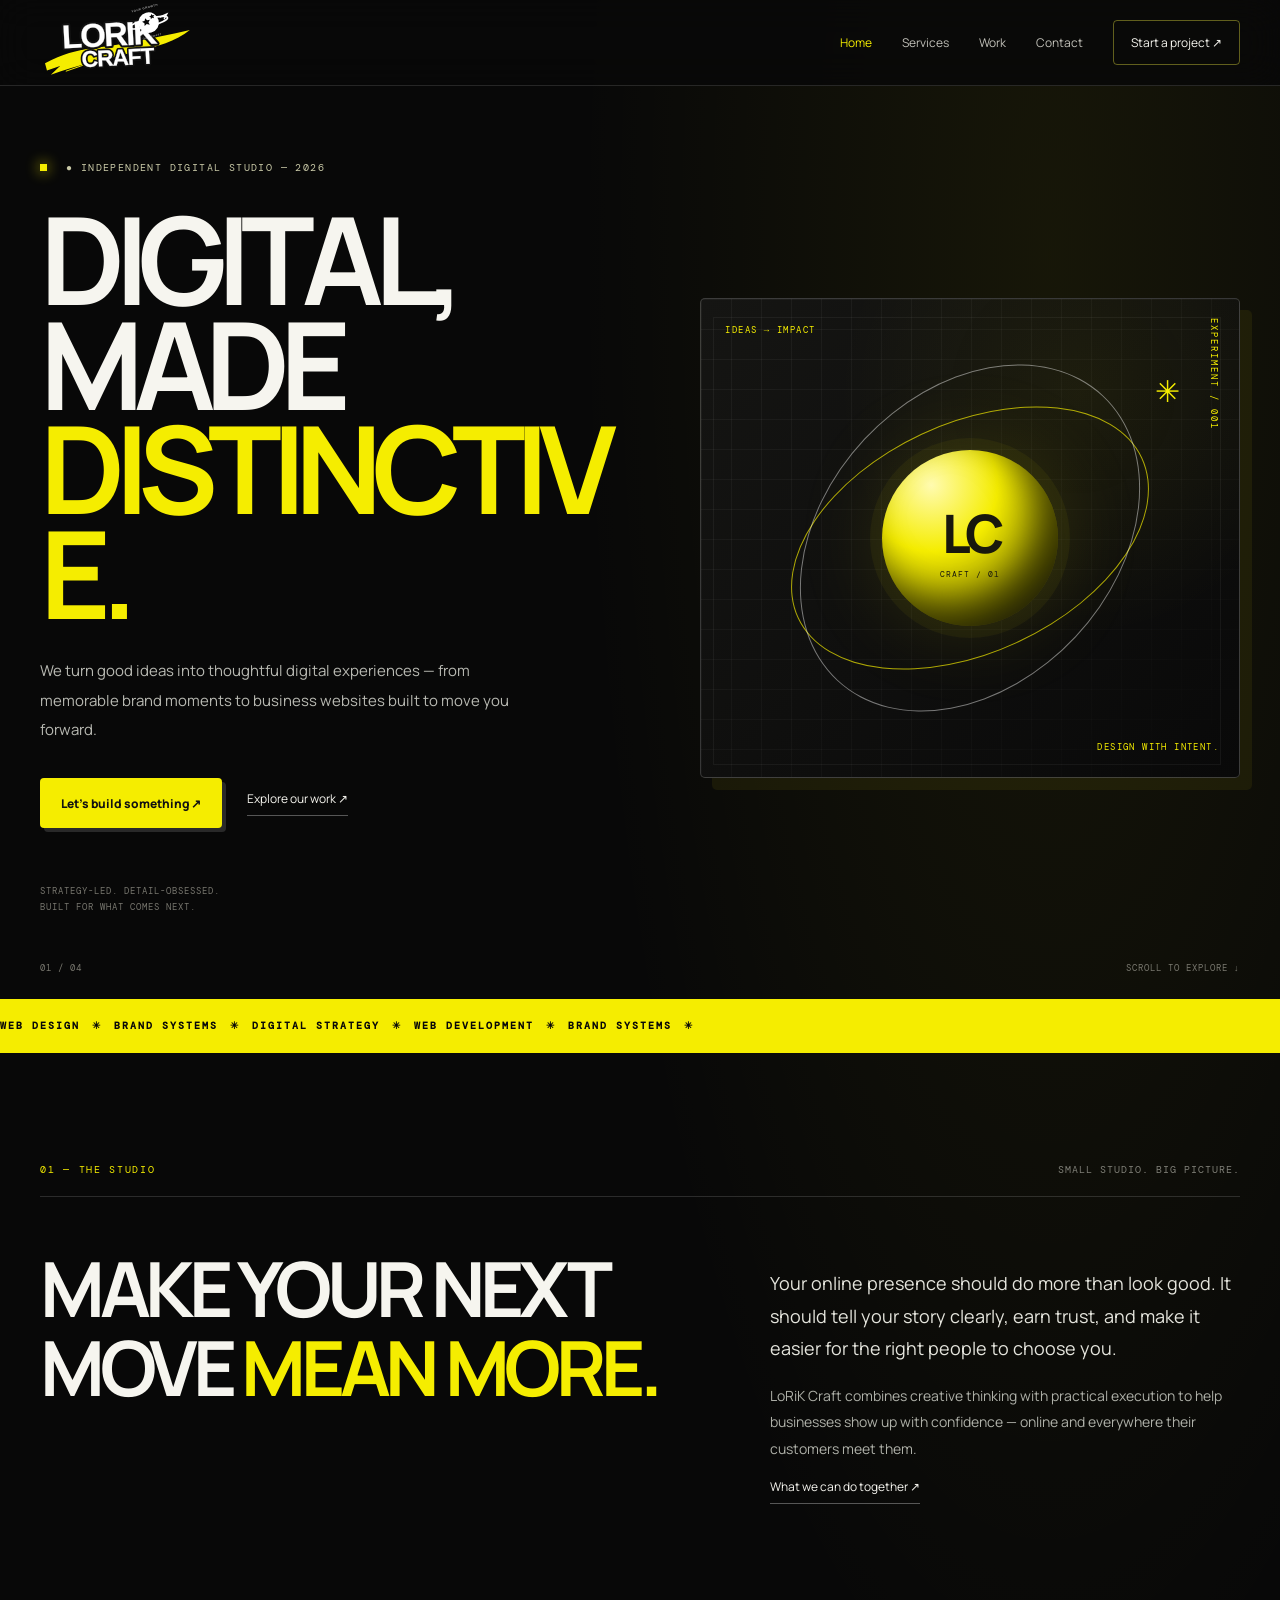
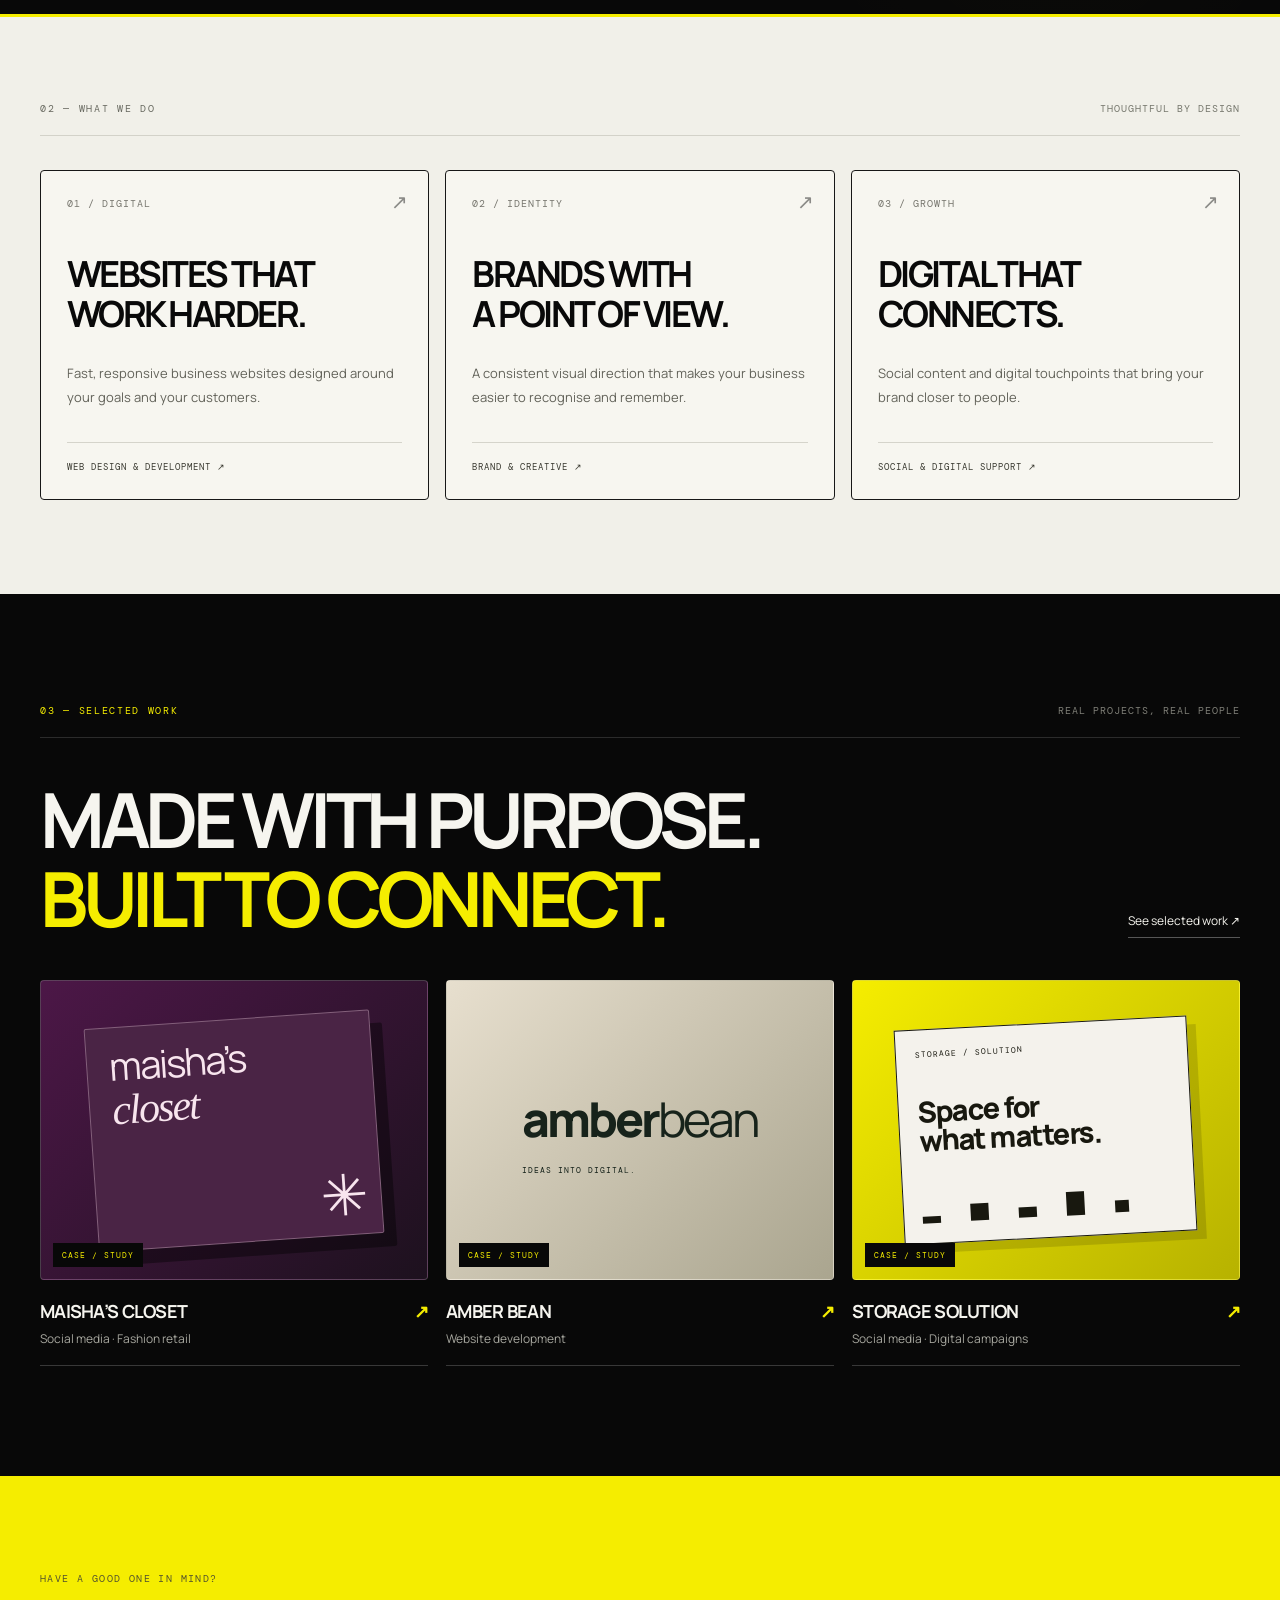
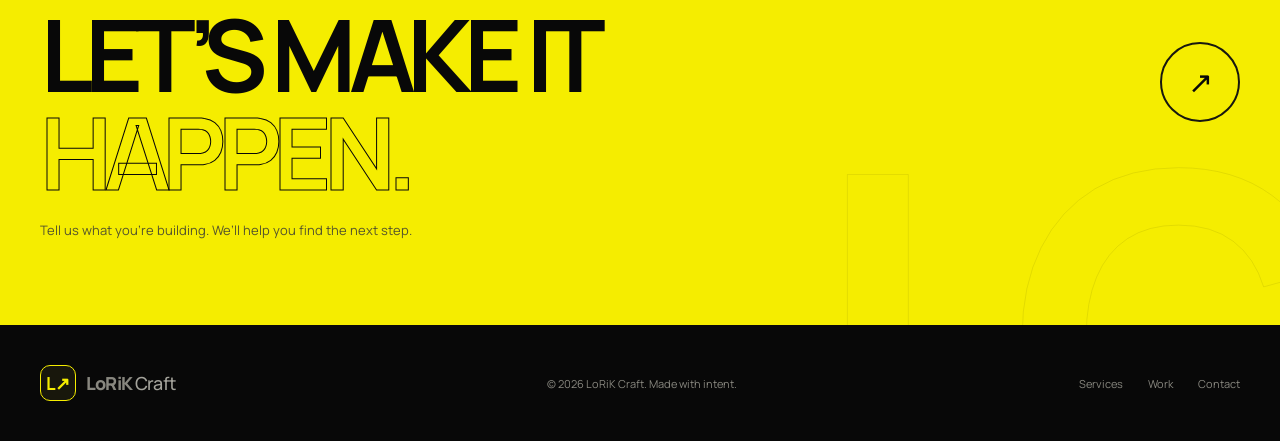
==== commit 4b7cc797: "Use transparent logo in site header and footer" ====
--- a/index.html
+++ b/index.html
@@ -1 +1 @@
-<!doctype html><html lang="en"><head><meta charset="utf-8"><meta name="viewport" content="width=device-width, initial-scale=1, viewport-fit=cover"><meta name="theme-color" content="#101010"><meta name="description" content="LoRiK Craft creates responsive business websites, brand identities and digital content that help businesses make a distinctive impression."><meta property="og:type" content="website"><meta property="og:site_name" content="LoRiK Craft"><meta property="og:title" content="LoRiK Craft — Websites, Branding & Digital Creative"><meta property="og:description" content="LoRiK Craft creates responsive business websites, brand identities and digital content that help businesses make a distinctive impression."><meta name="twitter:card" content="summary"><link rel="icon" href="favicon.svg" type="image/svg+xml"><link rel="preconnect" href="https://fonts.googleapis.com"><link rel="preconnect" href="https://fonts.gstatic.com" crossorigin><link href="https://fonts.googleapis.com/css2?family=DM+Mono&family=Manrope:wght@400;500;600;700;800&display=swap" rel="stylesheet"><link rel="stylesheet" href="assets/style.css"><script defer src="assets/script.js"></script><title>LoRiK Craft — Websites, Branding & Digital Creative</title></head><body><header><a class="brand" href="index.html" aria-label="LoRiK Craft home"><img src="assets/logo.svg" alt="LoRiK Craft" /></a><button class="menu" type="button" aria-label="Open navigation menu" aria-controls="site-nav" aria-expanded="false">☰</button><nav id="site-nav" aria-label="Main navigation"><a class="active" href="index.html">Home</a><a href="services.html">Services</a><a href="work.html">Work</a><a href="contact.html">Contact</a><a class="navcta" href="contact.html">Start a project ↗</a></nav></header><main><section class="hero wrap"><div><p class="eyebrow">● INDEPENDENT DIGITAL STUDIO — 2026</p><h1>Digital, made<br><em>distinctive.</em></h1><p class="lead">We turn good ideas into thoughtful digital experiences — from memorable brand moments to business websites built to move you forward.</p><div class="actions"><a class="button" href="contact.html">Let’s build something ↗</a><a class="simplelink" href="work.html">Explore our work ↗</a></div><p class="micro">STRATEGY-LED. DETAIL-OBSESSED.<br>BUILT FOR WHAT COMES NEXT.</p></div><div class="art"><div class="grid"></div><div class="orbit o1"></div><div class="orbit o2"></div><div class="sphere">LC<small>CRAFT / 01</small></div><span class="arttop">IDEAS → IMPACT</span><span class="artbottom">DESIGN WITH INTENT.</span><span class="spark">✳</span></div><div class="scroll">01 / 04 <span>SCROLL TO EXPLORE ↓</span></div></section><div class="ticker">WEB DESIGN　✳　BRAND SYSTEMS　✳　DIGITAL STRATEGY　✳　WEB DEVELOPMENT　✳　BRAND SYSTEMS　✳</div><section class="section wrap"><div class="label">01 — THE STUDIO <span>SMALL STUDIO. BIG PICTURE.</span></div><div class="twocol"><h2>Make your next<br>move <mark>mean more.</mark></h2><div><p class="big">Your online presence should do more than look good. It should tell your story clearly, earn trust, and make it easier for the right people to choose you.</p><p class="muted">LoRiK Craft combines creative thinking with practical execution to help businesses show up with confidence — online and everywhere their customers meet them.</p><a class="simplelink" href="services.html">What we can do together ↗</a></div></div></section><section class="light"><div class="section wrap"><div class="label">02 — WHAT WE DO <span>THOUGHTFUL BY DESIGN</span></div><div class="cards"><a class="card" href="services.html"><small>01 / DIGITAL</small><h3>Websites that<br>work harder.</h3><p>Fast, responsive business websites designed around your goals and your customers.</p><footer>WEB DESIGN & DEVELOPMENT ↗</footer></a><a class="card" href="services.html"><small>02 / IDENTITY</small><h3>Brands with<br>a point of view.</h3><p>A consistent visual direction that makes your business easier to recognise and remember.</p><footer>BRAND & CREATIVE ↗</footer></a><a class="card" href="services.html"><small>03 / GROWTH</small><h3>Digital that<br>connects.</h3><p>Social content and digital touchpoints that bring your brand closer to people.</p><footer>SOCIAL & DIGITAL SUPPORT ↗</footer></a></div></div></section><section class="section wrap"><div class="label">03 — SELECTED WORK <span>REAL PROJECTS, REAL PEOPLE</span></div><div class="workhead"><h2>Made with purpose.<br><mark>Built to connect.</mark></h2><a class="simplelink" href="work.html">See selected work ↗</a></div><div class="projects"><a href="maishas-closet.html"><div class="visual plum"><div class="fashion">maisha’s<br><i>closet</i><span>✳</span></div></div><h3>Maisha’s Closet <span>↗</span></h3><p>Social media · Fashion retail</p></a><a href="work.html"><div class="visual cream"><div class="amber">amber<span>bean</span><small>IDEAS INTO DIGITAL.</small></div></div><h3>Amber Bean <span>↗</span></h3><p>Website development</p></a><a href="work.html"><div class="visual yellow"><div class="storage">STORAGE / SOLUTION<strong>Space for<br>what matters.</strong><i>▂ ▅ ▃ ▇ ▄</i></div></div><h3>Storage Solution <span>↗</span></h3><p>Social media · Digital campaigns</p></a></div><p style="margin-top:28px"><a class="project-editor-link" href="project-editor.html">OPEN PROJECT EDITOR <span>↗</span></a></p></section><section class="cta"><div class="wrap ctainner"><div><p class="eyebrow">HAVE A GOOD ONE IN MIND?</p><h2>Let’s make it<br><em>happen.</em></h2></div><a class="round" href="contact.html">↗</a><p>Tell us what you’re building. We’ll help you find the next step.</p></div></section></main><footer class="wrap footer"><a class="brand" href="index.html" aria-label="LoRiK Craft home"><img src="assets/logo.svg" alt="LoRiK Craft" /></a><small>© 2026 LoRiK Craft. Made with intent.</small><div><a href="services.html">Services</a><a href="work.html">Work</a><a href="contact.html">Contact</a></div></footer></body></html>+<!doctype html><html lang="en"><head><meta charset="utf-8"><meta name="viewport" content="width=device-width,initial-scale=1"><meta name="description" content="LoRiK Craft builds thoughtful websites, brand experiences and digital content."><title>LoRiK Craft — Digital, made distinctive</title><link rel="preconnect" href="https://fonts.googleapis.com"><link href="https://fonts.googleapis.com/css2?family=DM+Mono&family=Manrope:wght@400;500;600;700;800&display=swap" rel="stylesheet"><link rel="stylesheet" href="assets/style.css"><script defer src="assets/script.js"></script></head><body><header><a class="brand" href="index.html" aria-label="LoRiK Craft home"><img src="assets/logo.svg" alt="LoRiK Craft"></a><button class="menu" aria-label="Toggle navigation">☰</button><nav><a class="active" href="index.html">Home</a><a href="services.html">Services</a><a href="work.html">Work</a><a href="contact.html">Contact</a><a class="navcta" href="contact.html">Start a project ↗</a></nav></header><main><section class="hero wrap"><div><p class="eyebrow">● INDEPENDENT DIGITAL STUDIO — 2026</p><h1>Digital, made<br><em>distinctive.</em></h1><p class="lead">We turn good ideas into thoughtful digital experiences — from memorable brand moments to business websites built to move you forward.</p><div class="actions"><a class="button" href="contact.html">Let’s build something ↗</a><a class="simplelink" href="work.html">Explore our work ↗</a></div><p class="micro">STRATEGY-LED. DETAIL-OBSESSED.<br>BUILT FOR WHAT COMES NEXT.</p></div><div class="art"><div class="grid"></div><div class="orbit o1"></div><div class="orbit o2"></div><div class="sphere">LC<small>CRAFT / 01</small></div><span class="arttop">IDEAS → IMPACT</span><span class="artbottom">DESIGN WITH INTENT.</span><span class="spark">✳</span></div><div class="scroll">01 / 04 <span>SCROLL TO EXPLORE ↓</span></div></section><div class="ticker">WEB DESIGN　✳　BRAND SYSTEMS　✳　DIGITAL STRATEGY　✳　WEB DEVELOPMENT　✳　BRAND SYSTEMS　✳</div><section class="section wrap"><div class="label">01 — THE STUDIO <span>SMALL STUDIO. BIG PICTURE.</span></div><div class="twocol"><h2>Make your next<br>move <mark>mean more.</mark></h2><div><p class="big">Your online presence should do more than look good. It should tell your story clearly, earn trust, and make it easier for the right people to choose you.</p><p class="muted">LoRiK Craft combines creative thinking with practical execution to help businesses show up with confidence — online and everywhere their customers meet them.</p><a class="simplelink" href="services.html">What we can do together ↗</a></div></div></section><section class="light"><div class="section wrap"><div class="label">02 — WHAT WE DO <span>THOUGHTFUL BY DESIGN</span></div><div class="cards"><a class="card" href="services.html"><small>01 / DIGITAL</small><h3>Websites that<br>work harder.</h3><p>Fast, responsive business websites designed around your goals and your customers.</p><footer>WEB DESIGN & DEVELOPMENT ↗</footer></a><a class="card" href="services.html"><small>02 / IDENTITY</small><h3>Brands with<br>a point of view.</h3><p>A consistent visual direction that makes your business easier to recognise and remember.</p><footer>BRAND & CREATIVE ↗</footer></a><a class="card" href="services.html"><small>03 / GROWTH</small><h3>Digital that<br>connects.</h3><p>Social content and digital touchpoints that bring your brand closer to people.</p><footer>SOCIAL & DIGITAL SUPPORT ↗</footer></a></div></div></section><section class="section wrap"><div class="label">03 — SELECTED WORK <span>REAL PROJECTS, REAL PEOPLE</span></div><div class="workhead"><h2>Made with purpose.<br><mark>Built to connect.</mark></h2><a class="simplelink" href="work.html">See selected work ↗</a></div><div class="projects"><a href="work.html"><div class="visual plum"><div class="fashion">maisha’s<br><i>closet</i><span>✳</span></div></div><h3>Maisha’s Closet <span>↗</span></h3><p>Social media · Fashion retail</p></a><a href="work.html"><div class="visual cream"><div class="amber">amber<span>bean</span><small>IDEAS INTO DIGITAL.</small></div></div><h3>Amber Bean <span>↗</span></h3><p>Website development</p></a><a href="work.html"><div class="visual yellow"><div class="storage">STORAGE / SOLUTION<strong>Space for<br>what matters.</strong><i>▂ ▅ ▃ ▇ ▄</i></div></div><h3>Storage Solution <span>↗</span></h3><p>Social media · Digital campaigns</p></a></div></section><section class="cta"><div class="wrap ctainner"><div><p class="eyebrow">HAVE A GOOD ONE IN MIND?</p><h2>Let’s make it<br><em>happen.</em></h2></div><a class="round" href="contact.html">↗</a><p>Tell us what you’re building. We’ll help you find the next step.</p></div></section></main><footer class="wrap footer"><a class="brand" href="index.html"><b>L↗</b> LoRiK<span>Craft</span></a><small>© 2026 LoRiK Craft. Made with intent.</small><div><a href="services.html">Services</a><a href="work.html">Work</a><a href="contact.html">Contact</a></div></footer></body></html>
--- a/assets/style.css
+++ b/assets/style.css
@@ -50,4 +50,53 @@
 .brand{display:flex;align-items:center;flex:0 0 auto;width:clamp(145px,17vw,205px);height:54px;overflow:hidden}.brand img{display:block;width:100%;height:100%;object-fit:contain;object-position:left center}.footer .brand{width:180px;height:60px}@media(max-width:650px){.brand{width:142px;height:46px}.footer .brand{width:155px;height:52px}}
 
 /* Digital & Experimental polish */
-:root{--yellow:#f5ed00;--line:#ffffff24}header{backdrop-filter:blur(18px)}.brand img{filter:drop-shadow(0 0 12px #f5ed0012)}.hero .art{border-color:#ffffff30;background:radial-gradient(ellipse at 70% 20%,#f5ed0010,transparent 45%),#151513}.hero .art:after{content:"";position:absolute;inset:12px;border:1px solid #ffffff0d;pointer-events:none}.projects>a{transition:transform .25s ease,opacity .25s ease}.projects>a:hover{transform:translateY(-6px)}.projects .visual{border:1px solid #ffffff16}.project-editor-link{display:inline-flex;align-items:center;gap:9px;padding:12px 15px;border:1px solid #ffffff3a;font:10px var(--mono);letter-spacing:1px}.project-editor-link:hover{border-color:var(--yellow);color:var(--yellow)}@media(prefers-reduced-motion:reduce){*,*:before,*:after{scroll-behavior:auto!important;transition:none!important;animation:none!important}}+:root{--yellow:#f5ed00;--line:#ffffff24}header{backdrop-filter:blur(18px)}.brand img{filter:drop-shadow(0 0 12px #f5ed0012)}.hero .art{border-color:#ffffff30;background:radial-gradient(ellipse at 70% 20%,#f5ed0010,transparent 45%),#151513}.hero .art:after{content:"";position:absolute;inset:12px;border:1px solid #ffffff0d;pointer-events:none}.projects>a{transition:transform .25s ease,opacity .25s ease}.projects>a:hover{transform:translateY(-6px)}.projects .visual{border:1px solid #ffffff16}.project-editor-link{display:inline-flex;align-items:center;gap:9px;padding:12px 15px;border:1px solid #ffffff3a;font:10px var(--mono);letter-spacing:1px}.project-editor-link:hover{border-color:var(--yellow);color:var(--yellow)}@media(prefers-reduced-motion:reduce){*,*:before,*:after{scroll-behavior:auto!important;transition:none!important;animation:none!important}}
+/* DIGITAL & EXPERIMENTAL — visual system v2 */
+:root{--bg:#080808;--paper:#f6f5ef;--yellow:#f5ed00;--muted:#a4a39b;--line:#ffffff24;--mono:"DM Mono",monospace;--sans:"Manrope",sans-serif}
+body{background:radial-gradient(ellipse at 82% 7%,#f5ed0010,transparent 32%),#080808}
+header{position:sticky;top:0;background:#080808df;backdrop-filter:blur(18px);border-bottom-color:#ffffff20}
+.hero{min-height:690px}.hero h1,.pagehero h1{font-size:clamp(64px,9.5vw,122px);letter-spacing:-.085em;line-height:.86;text-transform:uppercase}
+.hero h1 em,.pagehero h1 em{color:var(--yellow);-webkit-text-stroke:0}
+.hero .eyebrow:before{content:"";display:inline-block;width:7px;height:7px;background:var(--yellow);margin-right:9px;box-shadow:0 0 14px #f5ed00}
+.hero .art{height:480px;background:radial-gradient(ellipse at 70% 20%,#f5ed0010,transparent 45%),linear-gradient(135deg,#151513,#090909);border:1px solid #ffffff30;box-shadow:12px 12px 0 #f5ed0010}
+.hero .art .grid{background-size:30px 30px}.hero .sphere{background:radial-gradient(circle at 28% 20%,#fffbb0,#f5ed00 35%,#8c8700 72%,#222);box-shadow:0 0 0 12px #f5ed000b,0 0 90px #f5ed0025,inset -20px -22px 36px #0009}
+.hero .o1{border-color:#f5ed00b0}.hero .o2{border-color:#ffffff70}
+.hero .art:after{content:"EXPERIMENT / 001";position:absolute;right:18px;top:18px;font:9px var(--mono);letter-spacing:2px;color:#f5ed00;writing-mode:vertical-rl}
+.ticker{background:var(--yellow);color:#080808;border:0;font-weight:bold;letter-spacing:2px}
+.section{padding-top:110px;padding-bottom:110px}.label{color:var(--yellow);letter-spacing:1.7px}.label span{color:#7f7f77}
+.twocol h2,.workhead h2{font-size:clamp(44px,6vw,76px);letter-spacing:-.07em;text-transform:uppercase}.twocol mark,.workhead mark{color:var(--yellow)}
+.light{background:#f1f0e9;color:#090909;position:relative}.light:before{content:"";position:absolute;top:0;left:0;width:100%;height:3px;background:var(--yellow)}
+.card{border:1px solid #171717;min-height:330px;transition:transform .24s,background .24s,color .24s;position:relative;overflow:hidden}
+.card:after{content:"↗";position:absolute;right:20px;top:18px;font:20px var(--mono);opacity:.45}
+.card:hover{background:var(--yellow);color:#080808;transform:translateY(-7px) rotate(-.4deg)}.card h3{font-size:clamp(26px,3vw,36px);letter-spacing:-.07em;text-transform:uppercase}.card p{color:#626259}.card footer{color:#393930}
+.projects{gap:18px}.projects>a{display:block;border-bottom:1px solid #ffffff32;padding-bottom:18px;transition:transform .25s}.projects>a:hover{transform:translateY(-7px)}
+.projects .visual{height:300px;border:1px solid #ffffff30;position:relative}.projects .visual:after{content:"CASE / STUDY";position:absolute;bottom:12px;left:12px;background:#080808;color:var(--yellow);padding:7px 9px;font:8px var(--mono);letter-spacing:1px}
+.plum{background:linear-gradient(135deg,#4c1747,#1d111e)}.cream{background:linear-gradient(135deg,#e7dfce,#aaa58f)}.yellow{background:linear-gradient(135deg,#f5ed00,#b7b200)}
+.fashion{transform:rotate(-4deg);box-shadow:12px 14px 0 #0006}.amber{font-size:clamp(30px,4vw,48px)}.storage{box-shadow:9px 9px 0 #0002}
+.projects h3{font-size:18px;text-transform:uppercase;letter-spacing:-.04em}.projects h3 span{color:var(--yellow)}
+.cta{background:var(--yellow);color:#080808;position:relative;overflow:hidden}.cta:before{content:"LC";position:absolute;right:-.04em;bottom:-.5em;font-size:clamp(180px,35vw,460px);line-height:1;font-weight:900;letter-spacing:-.1em;color:#0000;-webkit-text-stroke:1px #08080813;pointer-events:none}
+.ctainner{position:relative;z-index:1}.ctainner h2{font-size:clamp(55px,8vw,100px);text-transform:uppercase;letter-spacing:-.085em}.ctainner h2 em{-webkit-text-stroke:1px #080808;color:transparent}
+.round{border-width:2px;transition:transform .2s,background .2s}.round:hover{transform:rotate(45deg);background:#080808;color:var(--yellow)}
+.pagehero{padding-top:115px}.workrow{border-bottom-color:#ffffff20}.workrow .visual{border:1px solid #ffffff30}
+.button{transition:transform .2s,background .2s;box-shadow:4px 4px 0 #fff2}.button:hover{transform:translate(-2px,-2px);box-shadow:7px 7px 0 #fff2}
+@media(max-width:800px){.hero{min-height:unset;padding-top:70px}.hero h1,.pagehero h1{font-size:clamp(55px,11vw,85px)}.hero .art{height:370px}.projects .visual{height:240px}}
+@media(max-width:650px){.brand img{width:135px;max-height:48px}.hero{padding-top:48px}.hero h1,.pagehero h1{font-size:clamp(48px,13vw,76px);letter-spacing:-.075em}.hero .art{height:clamp(270px,78vw,350px)}.section{padding-top:72px;padding-bottom:72px}.projects .visual{height:clamp(230px,70vw,310px)}.pagehero{padding-top:70px}.card{min-height:260px}}
+@media(prefers-reduced-motion:reduce){*,*:before,*:after{scroll-behavior:auto!important;transition:none!important;animation:none!important}}
+
+/* Exact supplied logo: preserve its native artwork ratio without flattening it */
+header .brand{width:136px;height:86px;flex:0 0 136px;overflow:visible;gap:0}
+header .brand img{display:block;width:136px;height:auto;max-width:100%;max-height:none;object-fit:contain;object-position:center}
+.footer .brand{width:164px;height:106px;flex:0 0 164px;overflow:visible}
+.footer .brand img{width:164px;height:auto;max-width:100%;max-height:none;object-fit:contain}
+@media(max-width:650px){
+  header .brand{width:108px;height:70px;flex:0 0 108px}
+  header .brand img{width:108px;height:auto;max-width:100%;max-height:none}
+  .footer .brand{width:126px;height:81px;flex:0 0 126px}
+  .footer .brand img{width:126px;height:auto;max-width:100%;max-height:none}
+}
+
+/* Transparent brand mark sizing */
+.brand{width:clamp(170px,19vw,220px);height:64px;overflow:visible;background:transparent;flex-shrink:0}.brand img{display:block;width:100%;height:100%;max-height:none;object-fit:contain;object-position:left center;background:transparent;filter:none}.footer .brand{width:190px;height:62px}@media(max-width:650px){.brand{width:155px;height:54px}.footer .brand{width:165px;height:54px}}
+
+/* Final logo lockup: transparent, tightly framed, and visibly sized */
+header .brand{width:250px;height:78px;overflow:visible;background:transparent;flex:0 0 auto}header .brand img{width:100%;height:100%;max-height:none;object-fit:contain;object-position:left center;background:transparent;filter:none}.footer .brand{width:215px;height:70px}@media(max-width:650px){header .brand{width:190px;height:64px}.footer .brand{width:175px;height:58px}}
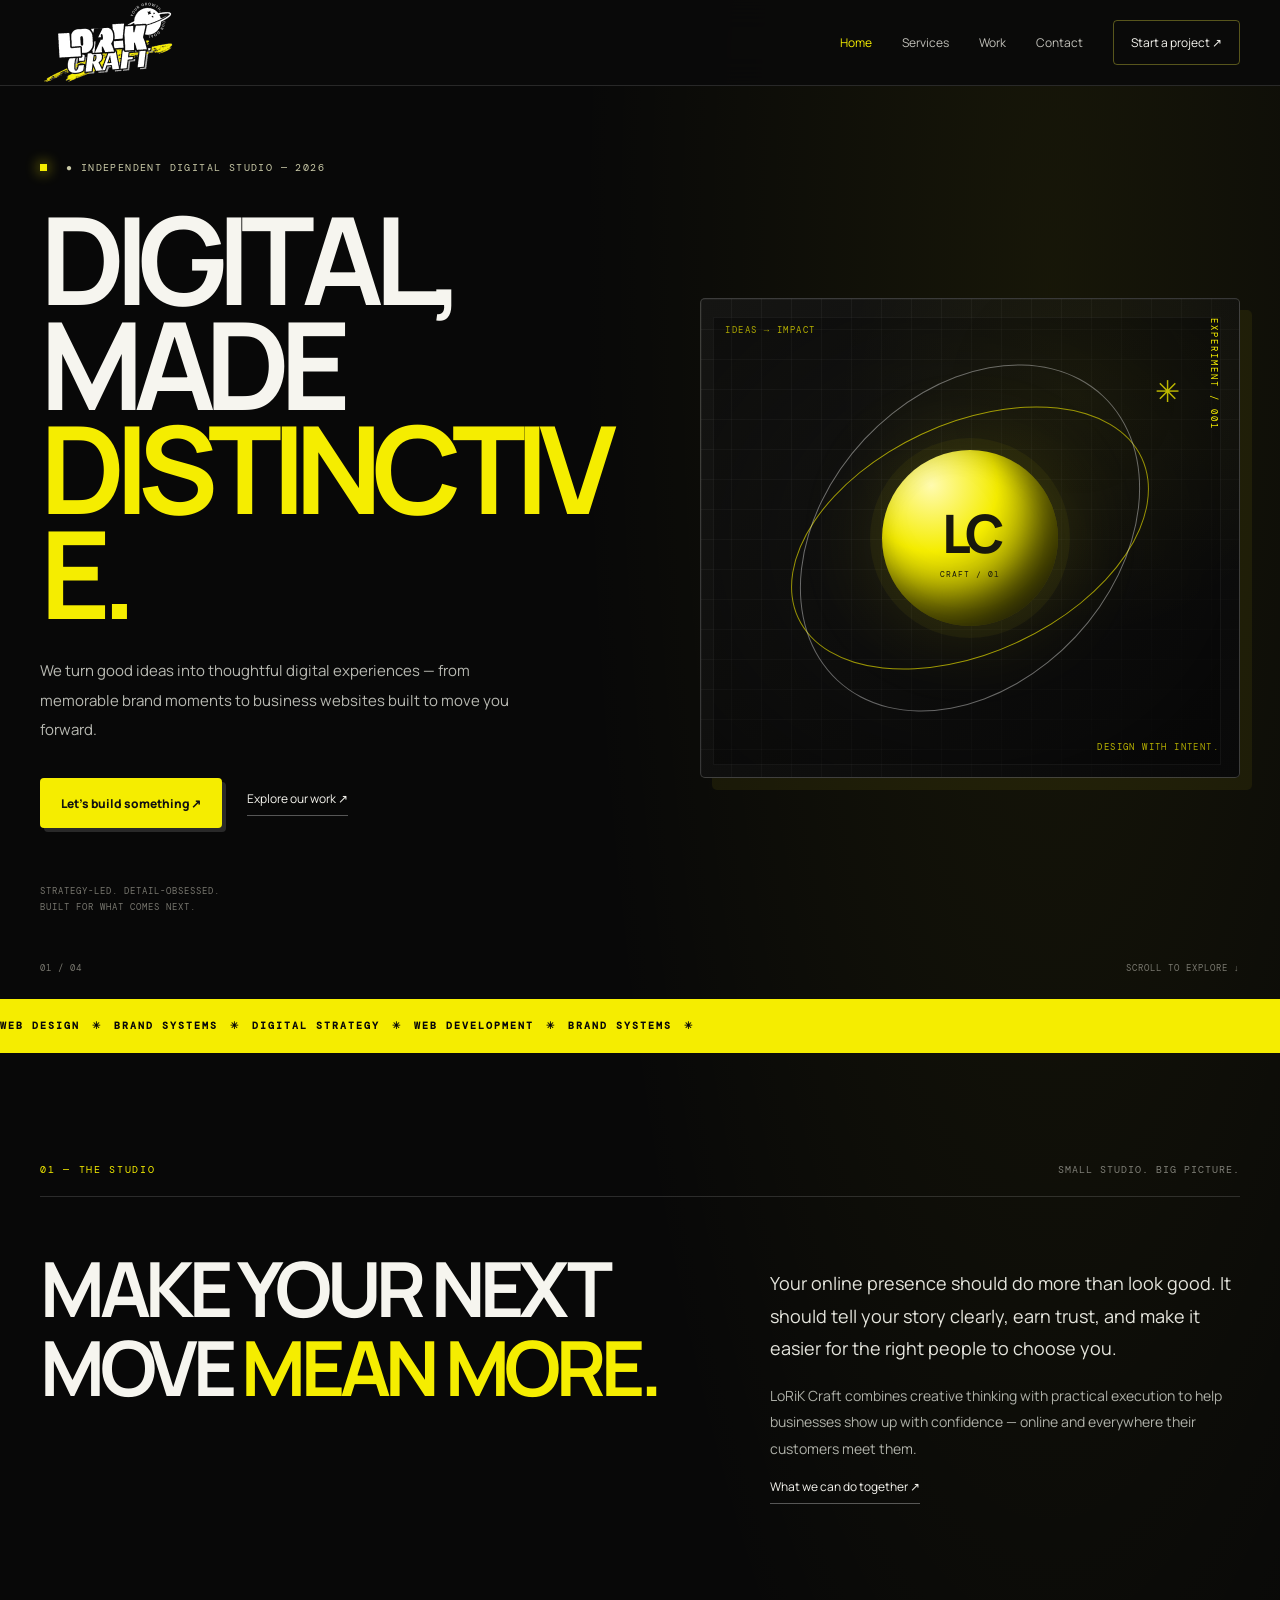
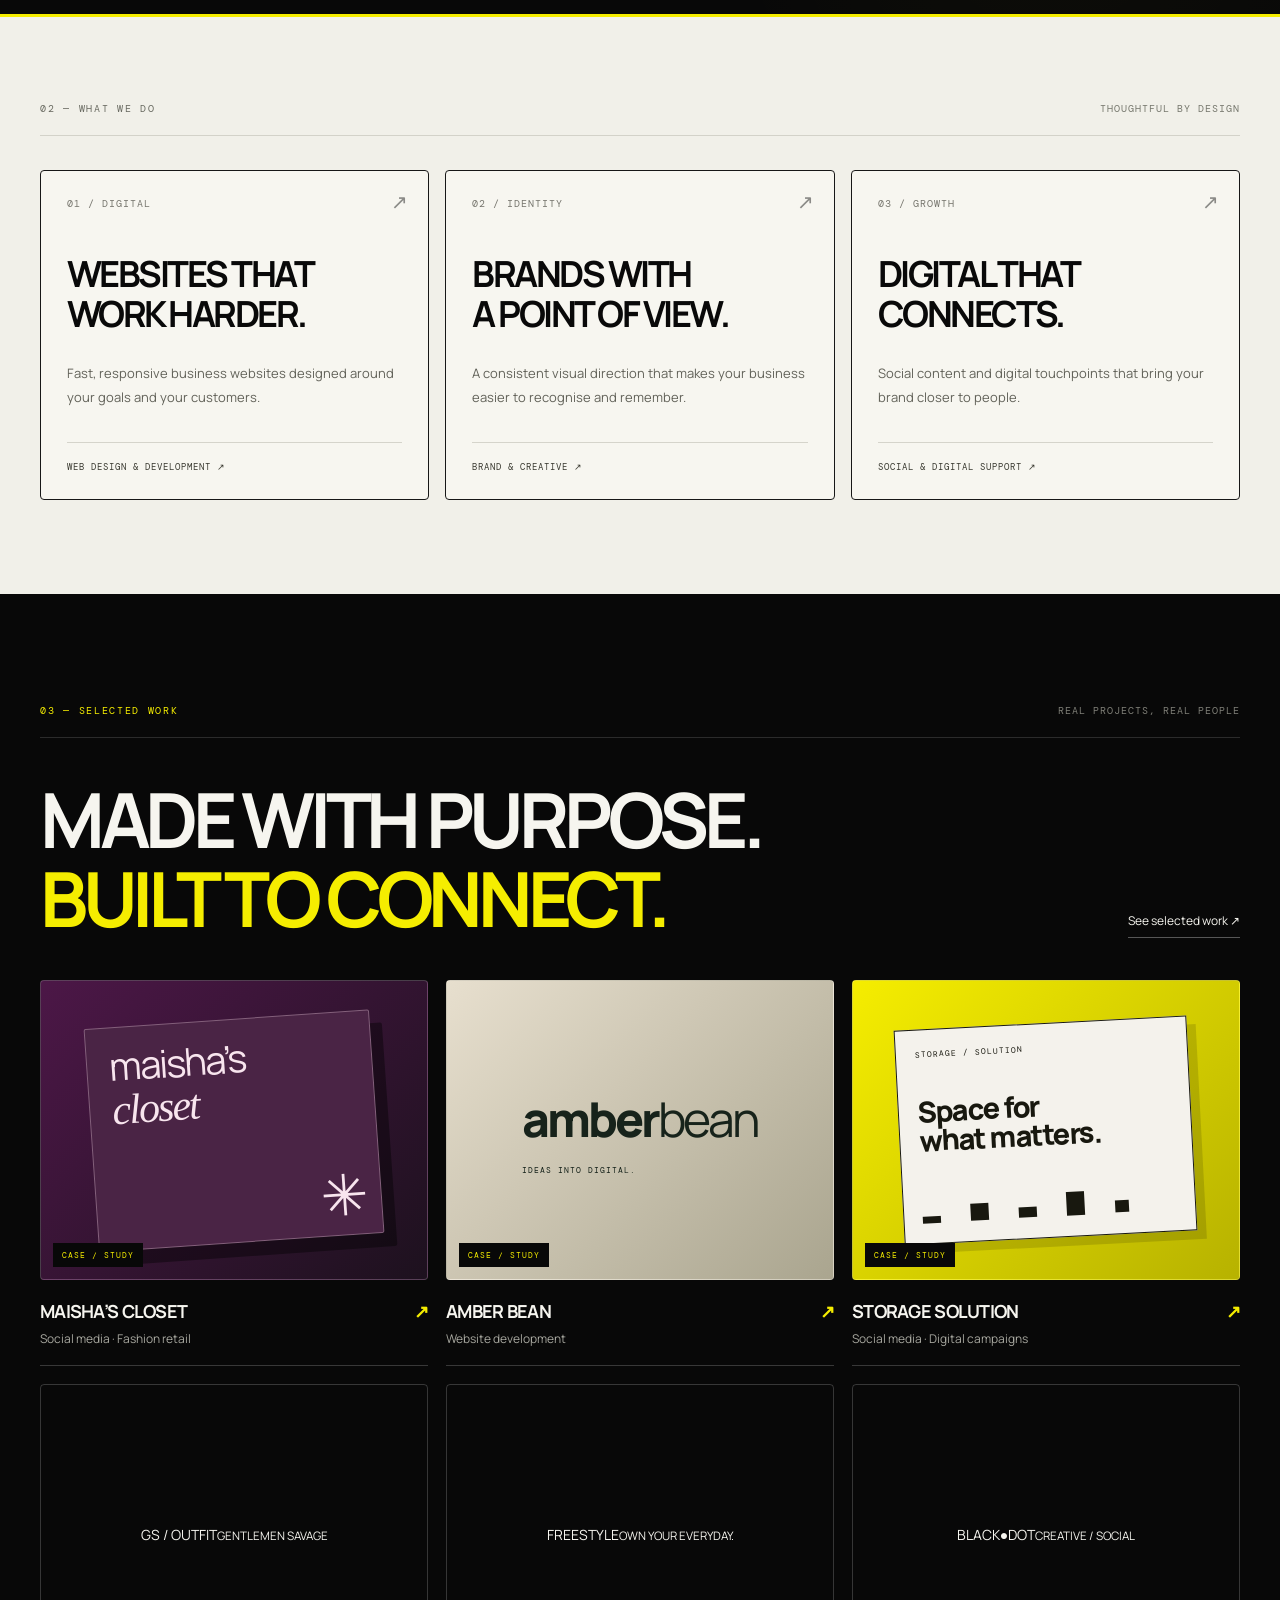
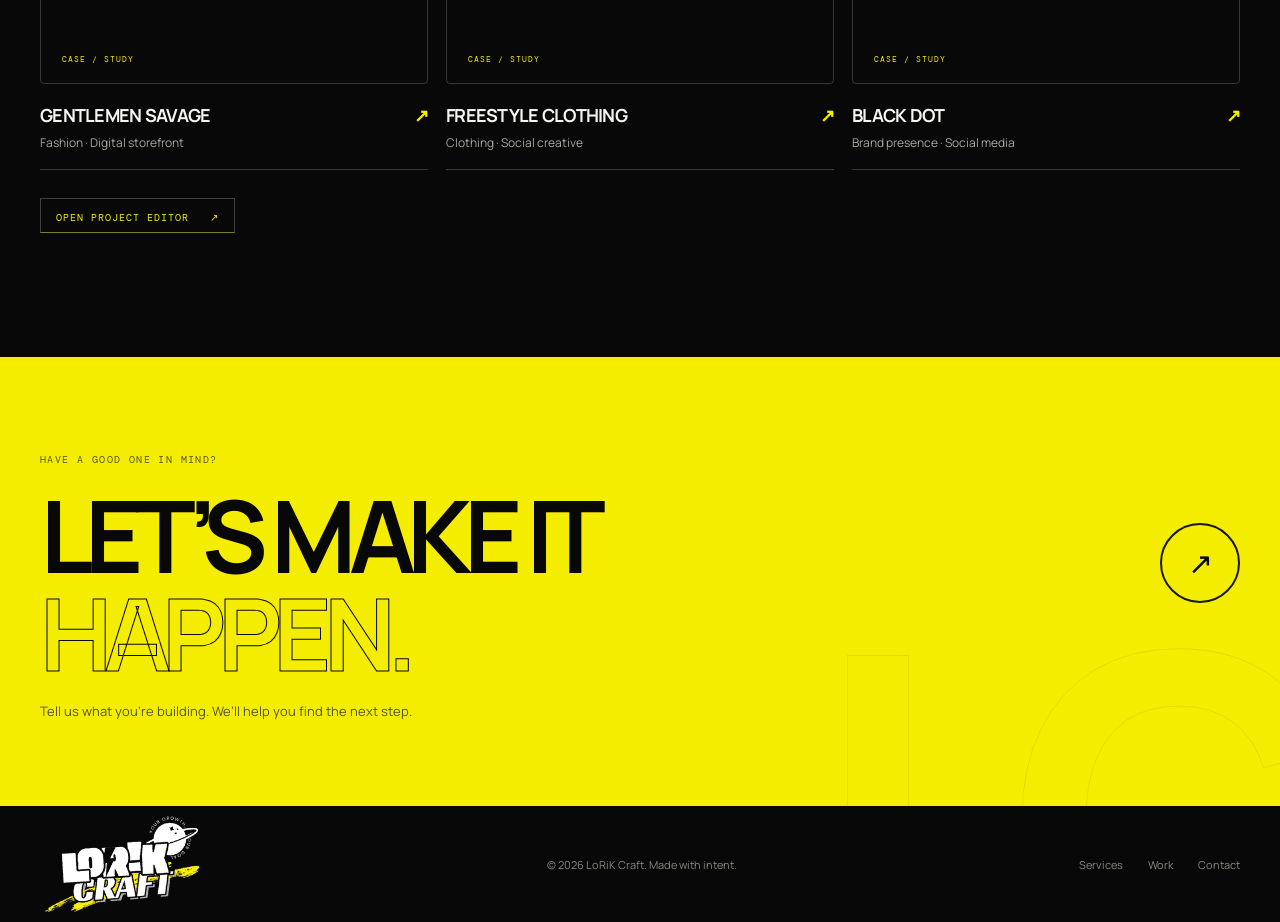
==== commit d0f7db65: "Expand homepage with more selected projects" ====
--- a/index.html
+++ b/index.html
@@ -1 +1 @@
-<!doctype html><html lang="en"><head><meta charset="utf-8"><meta name="viewport" content="width=device-width,initial-scale=1"><meta name="description" content="LoRiK Craft builds thoughtful websites, brand experiences and digital content."><title>LoRiK Craft — Digital, made distinctive</title><link rel="preconnect" href="https://fonts.googleapis.com"><link href="https://fonts.googleapis.com/css2?family=DM+Mono&family=Manrope:wght@400;500;600;700;800&display=swap" rel="stylesheet"><link rel="stylesheet" href="assets/style.css"><script defer src="assets/script.js"></script></head><body><header><a class="brand" href="index.html" aria-label="LoRiK Craft home"><img src="assets/logo.svg" alt="LoRiK Craft"></a><button class="menu" aria-label="Toggle navigation">☰</button><nav><a class="active" href="index.html">Home</a><a href="services.html">Services</a><a href="work.html">Work</a><a href="contact.html">Contact</a><a class="navcta" href="contact.html">Start a project ↗</a></nav></header><main><section class="hero wrap"><div><p class="eyebrow">● INDEPENDENT DIGITAL STUDIO — 2026</p><h1>Digital, made<br><em>distinctive.</em></h1><p class="lead">We turn good ideas into thoughtful digital experiences — from memorable brand moments to business websites built to move you forward.</p><div class="actions"><a class="button" href="contact.html">Let’s build something ↗</a><a class="simplelink" href="work.html">Explore our work ↗</a></div><p class="micro">STRATEGY-LED. DETAIL-OBSESSED.<br>BUILT FOR WHAT COMES NEXT.</p></div><div class="art"><div class="grid"></div><div class="orbit o1"></div><div class="orbit o2"></div><div class="sphere">LC<small>CRAFT / 01</small></div><span class="arttop">IDEAS → IMPACT</span><span class="artbottom">DESIGN WITH INTENT.</span><span class="spark">✳</span></div><div class="scroll">01 / 04 <span>SCROLL TO EXPLORE ↓</span></div></section><div class="ticker">WEB DESIGN　✳　BRAND SYSTEMS　✳　DIGITAL STRATEGY　✳　WEB DEVELOPMENT　✳　BRAND SYSTEMS　✳</div><section class="section wrap"><div class="label">01 — THE STUDIO <span>SMALL STUDIO. BIG PICTURE.</span></div><div class="twocol"><h2>Make your next<br>move <mark>mean more.</mark></h2><div><p class="big">Your online presence should do more than look good. It should tell your story clearly, earn trust, and make it easier for the right people to choose you.</p><p class="muted">LoRiK Craft combines creative thinking with practical execution to help businesses show up with confidence — online and everywhere their customers meet them.</p><a class="simplelink" href="services.html">What we can do together ↗</a></div></div></section><section class="light"><div class="section wrap"><div class="label">02 — WHAT WE DO <span>THOUGHTFUL BY DESIGN</span></div><div class="cards"><a class="card" href="services.html"><small>01 / DIGITAL</small><h3>Websites that<br>work harder.</h3><p>Fast, responsive business websites designed around your goals and your customers.</p><footer>WEB DESIGN & DEVELOPMENT ↗</footer></a><a class="card" href="services.html"><small>02 / IDENTITY</small><h3>Brands with<br>a point of view.</h3><p>A consistent visual direction that makes your business easier to recognise and remember.</p><footer>BRAND & CREATIVE ↗</footer></a><a class="card" href="services.html"><small>03 / GROWTH</small><h3>Digital that<br>connects.</h3><p>Social content and digital touchpoints that bring your brand closer to people.</p><footer>SOCIAL & DIGITAL SUPPORT ↗</footer></a></div></div></section><section class="section wrap"><div class="label">03 — SELECTED WORK <span>REAL PROJECTS, REAL PEOPLE</span></div><div class="workhead"><h2>Made with purpose.<br><mark>Built to connect.</mark></h2><a class="simplelink" href="work.html">See selected work ↗</a></div><div class="projects"><a href="work.html"><div class="visual plum"><div class="fashion">maisha’s<br><i>closet</i><span>✳</span></div></div><h3>Maisha’s Closet <span>↗</span></h3><p>Social media · Fashion retail</p></a><a href="work.html"><div class="visual cream"><div class="amber">amber<span>bean</span><small>IDEAS INTO DIGITAL.</small></div></div><h3>Amber Bean <span>↗</span></h3><p>Website development</p></a><a href="work.html"><div class="visual yellow"><div class="storage">STORAGE / SOLUTION<strong>Space for<br>what matters.</strong><i>▂ ▅ ▃ ▇ ▄</i></div></div><h3>Storage Solution <span>↗</span></h3><p>Social media · Digital campaigns</p></a></div></section><section class="cta"><div class="wrap ctainner"><div><p class="eyebrow">HAVE A GOOD ONE IN MIND?</p><h2>Let’s make it<br><em>happen.</em></h2></div><a class="round" href="contact.html">↗</a><p>Tell us what you’re building. We’ll help you find the next step.</p></div></section></main><footer class="wrap footer"><a class="brand" href="index.html"><b>L↗</b> LoRiK<span>Craft</span></a><small>© 2026 LoRiK Craft. Made with intent.</small><div><a href="services.html">Services</a><a href="work.html">Work</a><a href="contact.html">Contact</a></div></footer></body></html>+<!doctype html><html lang="en"><head><meta charset="utf-8"><meta name="viewport" content="width=device-width, initial-scale=1, viewport-fit=cover"><meta name="theme-color" content="#101010"><meta name="description" content="LoRiK Craft creates responsive business websites, brand identities and digital content that help businesses make a distinctive impression."><meta property="og:type" content="website"><meta property="og:site_name" content="LoRiK Craft"><meta property="og:title" content="LoRiK Craft — Websites, Branding & Digital Creative"><meta property="og:description" content="LoRiK Craft creates responsive business websites, brand identities and digital content that help businesses make a distinctive impression."><meta name="twitter:card" content="summary"><link rel="icon" href="favicon.svg" type="image/svg+xml"><link rel="preconnect" href="https://fonts.googleapis.com"><link rel="preconnect" href="https://fonts.gstatic.com" crossorigin><link href="https://fonts.googleapis.com/css2?family=DM+Mono&family=Manrope:wght@400;500;600;700;800&display=swap" rel="stylesheet"><link rel="stylesheet" href="assets/style.css"><script defer src="assets/script.js"></script><title>LoRiK Craft — Websites, Branding & Digital Creative</title></head><body><header><a class="brand" href="index.html" aria-label="LoRiK Craft home"><img src="assets/logo.svg" alt="LoRiK Craft" /></a><button class="menu" type="button" aria-label="Open navigation menu" aria-controls="site-nav" aria-expanded="false">☰</button><nav id="site-nav" aria-label="Main navigation"><a class="active" href="index.html">Home</a><a href="services.html">Services</a><a href="work.html">Work</a><a href="contact.html">Contact</a><a class="navcta" href="contact.html">Start a project ↗</a></nav></header><main><section class="hero wrap"><div><p class="eyebrow">● INDEPENDENT DIGITAL STUDIO — 2026</p><h1>Digital, made<br><em>distinctive.</em></h1><p class="lead">We turn good ideas into thoughtful digital experiences — from memorable brand moments to business websites built to move you forward.</p><div class="actions"><a class="button" href="contact.html">Let’s build something ↗</a><a class="simplelink" href="work.html">Explore our work ↗</a></div><p class="micro">STRATEGY-LED. DETAIL-OBSESSED.<br>BUILT FOR WHAT COMES NEXT.</p></div><div class="art"><div class="grid"></div><div class="orbit o1"></div><div class="orbit o2"></div><div class="sphere">LC<small>CRAFT / 01</small></div><span class="arttop">IDEAS → IMPACT</span><span class="artbottom">DESIGN WITH INTENT.</span><span class="spark">✳</span></div><div class="scroll">01 / 04 <span>SCROLL TO EXPLORE ↓</span></div></section><div class="ticker">WEB DESIGN　✳　BRAND SYSTEMS　✳　DIGITAL STRATEGY　✳　WEB DEVELOPMENT　✳　BRAND SYSTEMS　✳</div><section class="section wrap"><div class="label">01 — THE STUDIO <span>SMALL STUDIO. BIG PICTURE.</span></div><div class="twocol"><h2>Make your next<br>move <mark>mean more.</mark></h2><div><p class="big">Your online presence should do more than look good. It should tell your story clearly, earn trust, and make it easier for the right people to choose you.</p><p class="muted">LoRiK Craft combines creative thinking with practical execution to help businesses show up with confidence — online and everywhere their customers meet them.</p><a class="simplelink" href="services.html">What we can do together ↗</a></div></div></section><section class="light"><div class="section wrap"><div class="label">02 — WHAT WE DO <span>THOUGHTFUL BY DESIGN</span></div><div class="cards"><a class="card" href="services.html"><small>01 / DIGITAL</small><h3>Websites that<br>work harder.</h3><p>Fast, responsive business websites designed around your goals and your customers.</p><footer>WEB DESIGN & DEVELOPMENT ↗</footer></a><a class="card" href="services.html"><small>02 / IDENTITY</small><h3>Brands with<br>a point of view.</h3><p>A consistent visual direction that makes your business easier to recognise and remember.</p><footer>BRAND & CREATIVE ↗</footer></a><a class="card" href="services.html"><small>03 / GROWTH</small><h3>Digital that<br>connects.</h3><p>Social content and digital touchpoints that bring your brand closer to people.</p><footer>SOCIAL & DIGITAL SUPPORT ↗</footer></a></div></div></section><section class="section wrap"><div class="label">03 — SELECTED WORK <span>REAL PROJECTS, REAL PEOPLE</span></div><div class="workhead"><h2>Made with purpose.<br><mark>Built to connect.</mark></h2><a class="simplelink" href="work.html">See selected work ↗</a></div><div class="projects"><a href="maishas-closet.html"><div class="visual plum"><div class="fashion">maisha’s<br><i>closet</i><span>✳</span></div></div><h3>Maisha’s Closet <span>↗</span></h3><p>Social media · Fashion retail</p></a><a href="work.html"><div class="visual cream"><div class="amber">amber<span>bean</span><small>IDEAS INTO DIGITAL.</small></div></div><h3>Amber Bean <span>↗</span></h3><p>Website development</p></a><a href="work.html"><div class="visual yellow"><div class="storage">STORAGE / SOLUTION<strong>Space for<br>what matters.</strong><i>▂ ▅ ▃ ▇ ▄</i></div></div><h3>Storage Solution <span>↗</span></h3><p>Social media · Digital campaigns</p></a><a href="work.html#gentlemen-savage"><div class="visual black"><div class="wordmark">GS<span> / OUTFIT</span><small>GENTLEMEN SAVAGE</small></div></div><h3>Gentlemen Savage <span>↗</span></h3><p>Fashion · Digital storefront</p></a><a href="work.html#freestyle-clothing"><div class="visual graphite"><div class="wordmark freestyle">FREESTYLE<small>OWN YOUR EVERYDAY.</small></div></div><h3>Freestyle Clothing <span>↗</span></h3><p>Clothing · Social creative</p></a><a href="work.html#black-dot"><div class="visual dotfield"><div class="dotlogo">BLACK<span>●</span>DOT<small>CREATIVE / SOCIAL</small></div></div><h3>Black Dot <span>↗</span></h3><p>Brand presence · Social media</p></a></div><p style="margin-top:28px"><a class="project-editor-link" href="project-editor.html">OPEN PROJECT EDITOR <span>↗</span></a></p></section><section class="cta"><div class="wrap ctainner"><div><p class="eyebrow">HAVE A GOOD ONE IN MIND?</p><h2>Let’s make it<br><em>happen.</em></h2></div><a class="round" href="contact.html">↗</a><p>Tell us what you’re building. We’ll help you find the next step.</p></div></section></main><footer class="wrap footer"><a class="brand" href="index.html" aria-label="LoRiK Craft home"><img src="assets/logo.svg" alt="LoRiK Craft" /></a><small>© 2026 LoRiK Craft. Made with intent.</small><div><a href="services.html">Services</a><a href="work.html">Work</a><a href="contact.html">Contact</a></div></footer></body></html>
--- a/assets/style.css
+++ b/assets/style.css
@@ -100,3 +100,88 @@
 
 /* Final logo lockup: transparent, tightly framed, and visibly sized */
 header .brand{width:250px;height:78px;overflow:visible;background:transparent;flex:0 0 auto}header .brand img{width:100%;height:100%;max-height:none;object-fit:contain;object-position:left center;background:transparent;filter:none}.footer .brand{width:215px;height:70px}@media(max-width:650px){header .brand{width:190px;height:64px}.footer .brand{width:175px;height:58px}}
+
+/* Accurate proportions for the supplied LoRiK Craft logo (272 × 174 source) */
+header .brand{width:136px;height:86px;flex:0 0 136px;overflow:visible;gap:0}
+header .brand img{display:block;width:136px;height:auto;max-width:100%;max-height:none;object-fit:contain;object-position:center}
+.footer .brand{width:164px;height:106px;flex:0 0 164px;overflow:visible}
+.footer .brand img{width:164px;height:auto;max-width:100%;max-height:none;object-fit:contain}
+@media(max-width:650px){
+ header .brand{width:108px;height:70px;flex:0 0 108px}
+ header .brand img{width:108px;height:auto;max-width:100%;max-height:none}
+ .footer .brand{width:126px;height:81px;flex:0 0 126px}
+ .footer .brand img{width:126px;height:auto;max-width:100%;max-height:none}
+}
+
+/* Let the original black-backed mark sit naturally on the dark site surface */
+header .brand img,.footer .brand img{mix-blend-mode:screen}
+
+
+/* LoRiK Craft refresh — logo integration, interaction polish and responsive rhythm */
+header{background:rgba(10,10,10,.92);backdrop-filter:blur(16px);-webkit-backdrop-filter:blur(16px);position:sticky;top:0}
+.brand{flex-shrink:0}
+.brand img{mix-blend-mode:screen;filter:contrast(1.04);width:164px;max-height:60px;object-fit:contain}
+.button,.navcta,.round,.card,.simplelink{transition:color .22s ease,background-color .22s ease,border-color .22s ease,transform .22s ease,opacity .22s ease}
+.navcta{border-color:#f3ee4355}
+.navcta:hover{border-color:var(--yellow);background:#f3ee4310;color:var(--yellow)}
+.hero h1,.pagehero h1{max-width:100%;text-wrap:balance}
+.art{isolation:isolate}
+.art:after{content:"";position:absolute;inset:0;pointer-events:none;background:radial-gradient(ellipse at 50% 50%,transparent 20%,#0005 100%)}
+.sphere{transition:transform .5s cubic-bezier(.2,.8,.2,1)}
+.art:hover .sphere{transform:translate(-50%,-50%) rotate(-8deg) scale(1.04)}
+.projects>a{min-width:0}
+.projects>a:hover .visual{transform:translateY(-4px)}
+.visual{transition:transform .25s ease}
+.project-editor-link{font:10px var(--mono);letter-spacing:1px;border-bottom:1px solid #f3ee4380;padding-bottom:8px;color:var(--yellow)}
+.project-editor-link span{margin-left:12px}
+input,select,textarea{border-radius:0}
+input:focus,select:focus,textarea:focus{border-color:var(--yellow)!important;box-shadow:0 0 0 3px #f3ee431c}
+@media(max-width:900px){
+ .wrap{width:min(100% - 40px,720px)}
+ header{padding:0 20px}
+ .hero{grid-template-columns:1fr;gap:34px;padding-top:65px}
+ .hero .art{height:350px}
+ .hero h1,.pagehero h1{letter-spacing:-.045em}
+ .twocol{grid-template-columns:1fr;gap:22px}
+ .cards{grid-template-columns:repeat(2,minmax(0,1fr))}
+ .projects{grid-template-columns:repeat(2,minmax(0,1fr))}
+}
+@media(max-width:650px){
+ header{height:72px;padding:0 18px}
+ .brand img{width:138px;max-height:52px}
+ .menu{display:inline-flex;border:1px solid #ffffff30;background:transparent;color:var(--paper);font-size:20px}
+ nav{display:none;position:absolute;top:71px;left:0;right:0;background:#101010f7;border-bottom:1px solid var(--line);padding:18px 20px 22px;align-items:stretch;gap:4px;flex-direction:column}
+ nav.open{display:flex}
+ nav a{padding:11px 8px}
+ nav .navcta{justify-content:center;margin-top:7px}
+ .wrap{width:calc(100% - 36px)}
+ .hero{min-height:0;padding:64px 0 58px;gap:25px}
+ .hero h1,.pagehero h1{font-size:clamp(48px,13vw,76px);line-height:.98;letter-spacing:-.055em;margin:23px 0}
+ .lead{font-size:13px;line-height:1.8}
+ .actions{gap:18px;flex-wrap:wrap}
+ .button{min-height:48px}
+ .micro{margin-top:34px}
+ .hero .art{height:290px}
+ .o1{width:260px;height:170px}.o2{width:210px;height:275px}
+ .sphere{width:130px;height:130px;font-size:42px}
+ .section{padding:66px 0}
+ .twocol{padding-top:28px}
+ .twocol h2,.workhead h2{font-size:clamp(35px,9vw,52px);letter-spacing:-.055em}
+ .cards,.projects{grid-template-columns:1fr}
+ .card{min-height:250px}
+ .card h3{margin-top:26px}
+ .visual{height:280px}
+ .workhead{align-items:flex-start;flex-direction:column}
+ .ctainner{grid-template-columns:1fr auto}
+ .ctainner h2{font-size:clamp(44px,12vw,68px);letter-spacing:-.06em}
+ .round{width:56px;height:56px}
+ .cta{padding:52px 0}
+ .footer{padding-top:26px;padding-bottom:26px;align-items:flex-start;flex-direction:column}
+ .footer>div{flex-wrap:wrap}
+ .pagehero{padding-top:65px;padding-bottom:30px}
+ .cap{grid-template-columns:32px 1fr;gap:16px}
+}
+@media(prefers-reduced-motion:reduce){
+ html{scroll-behavior:auto}
+ *,*::before,*::after{animation-duration:.01ms!important;animation-iteration-count:1!important;transition-duration:.01ms!important}
+}
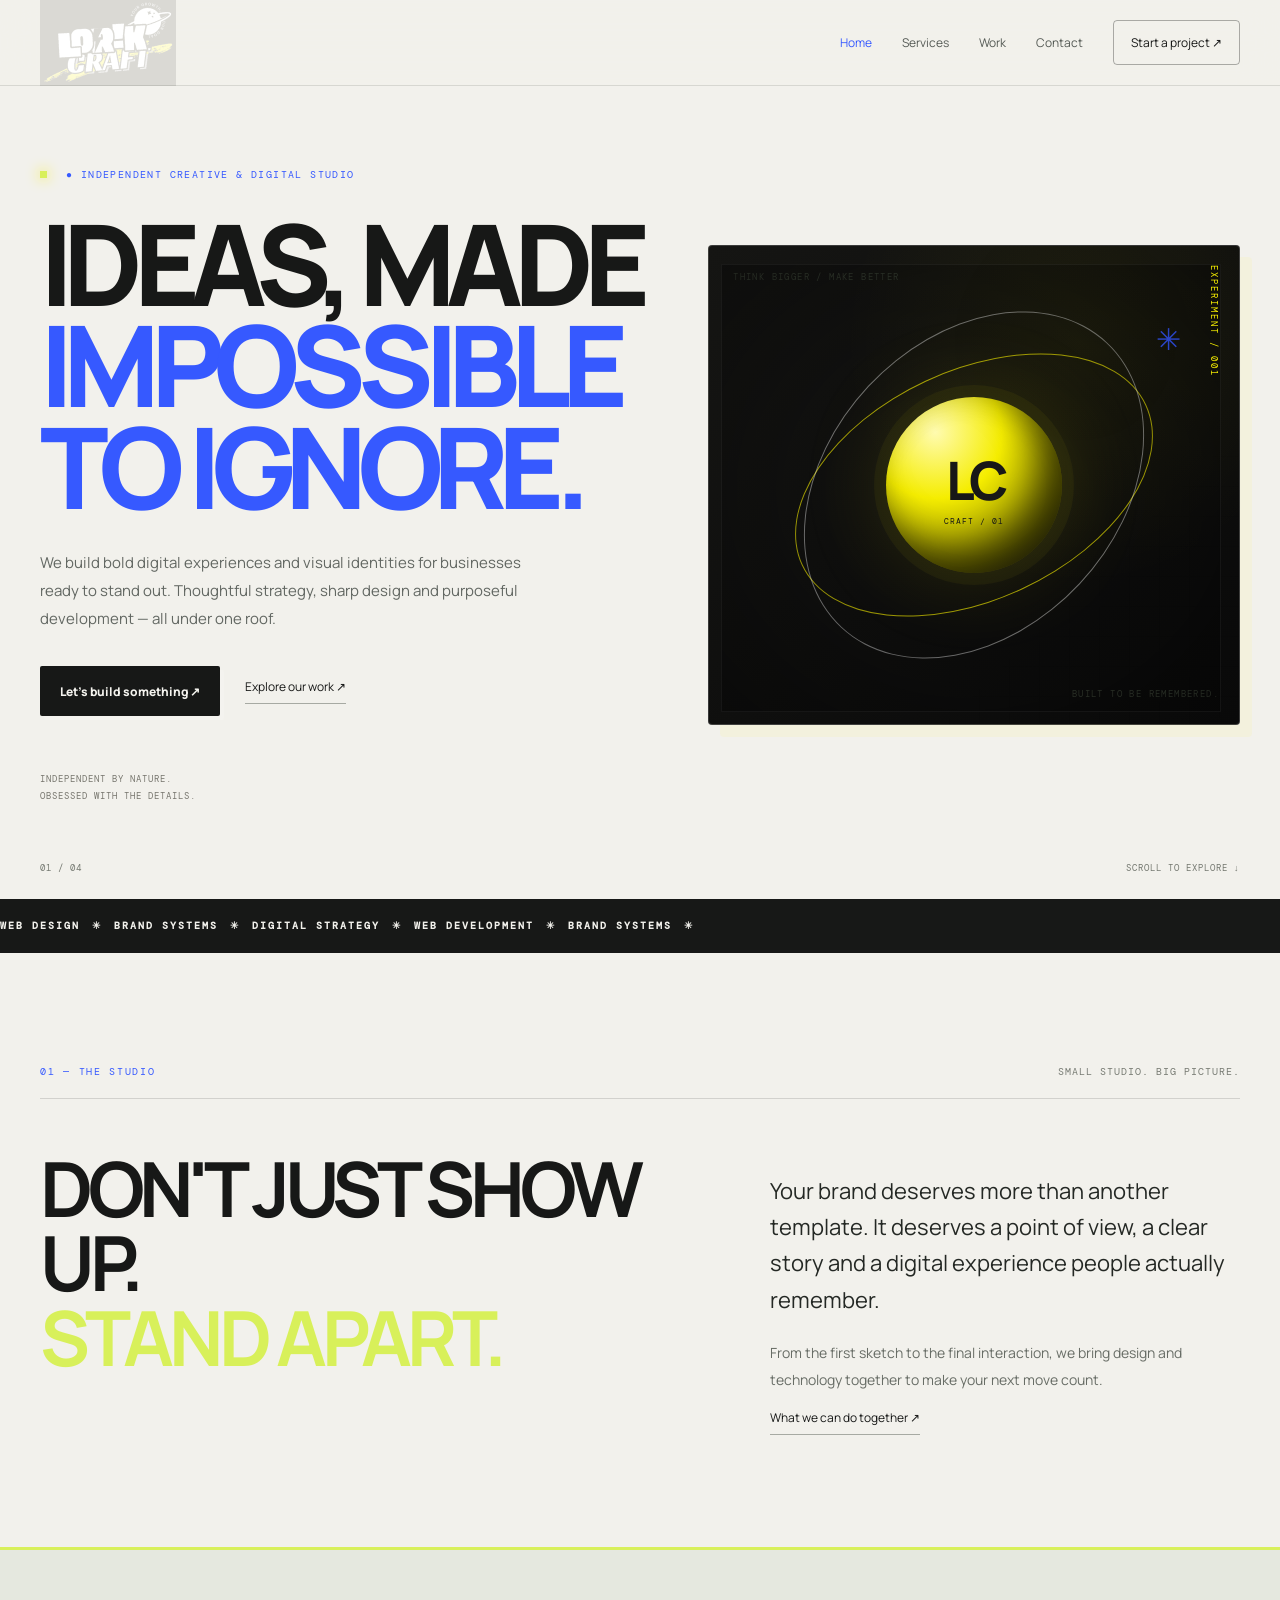
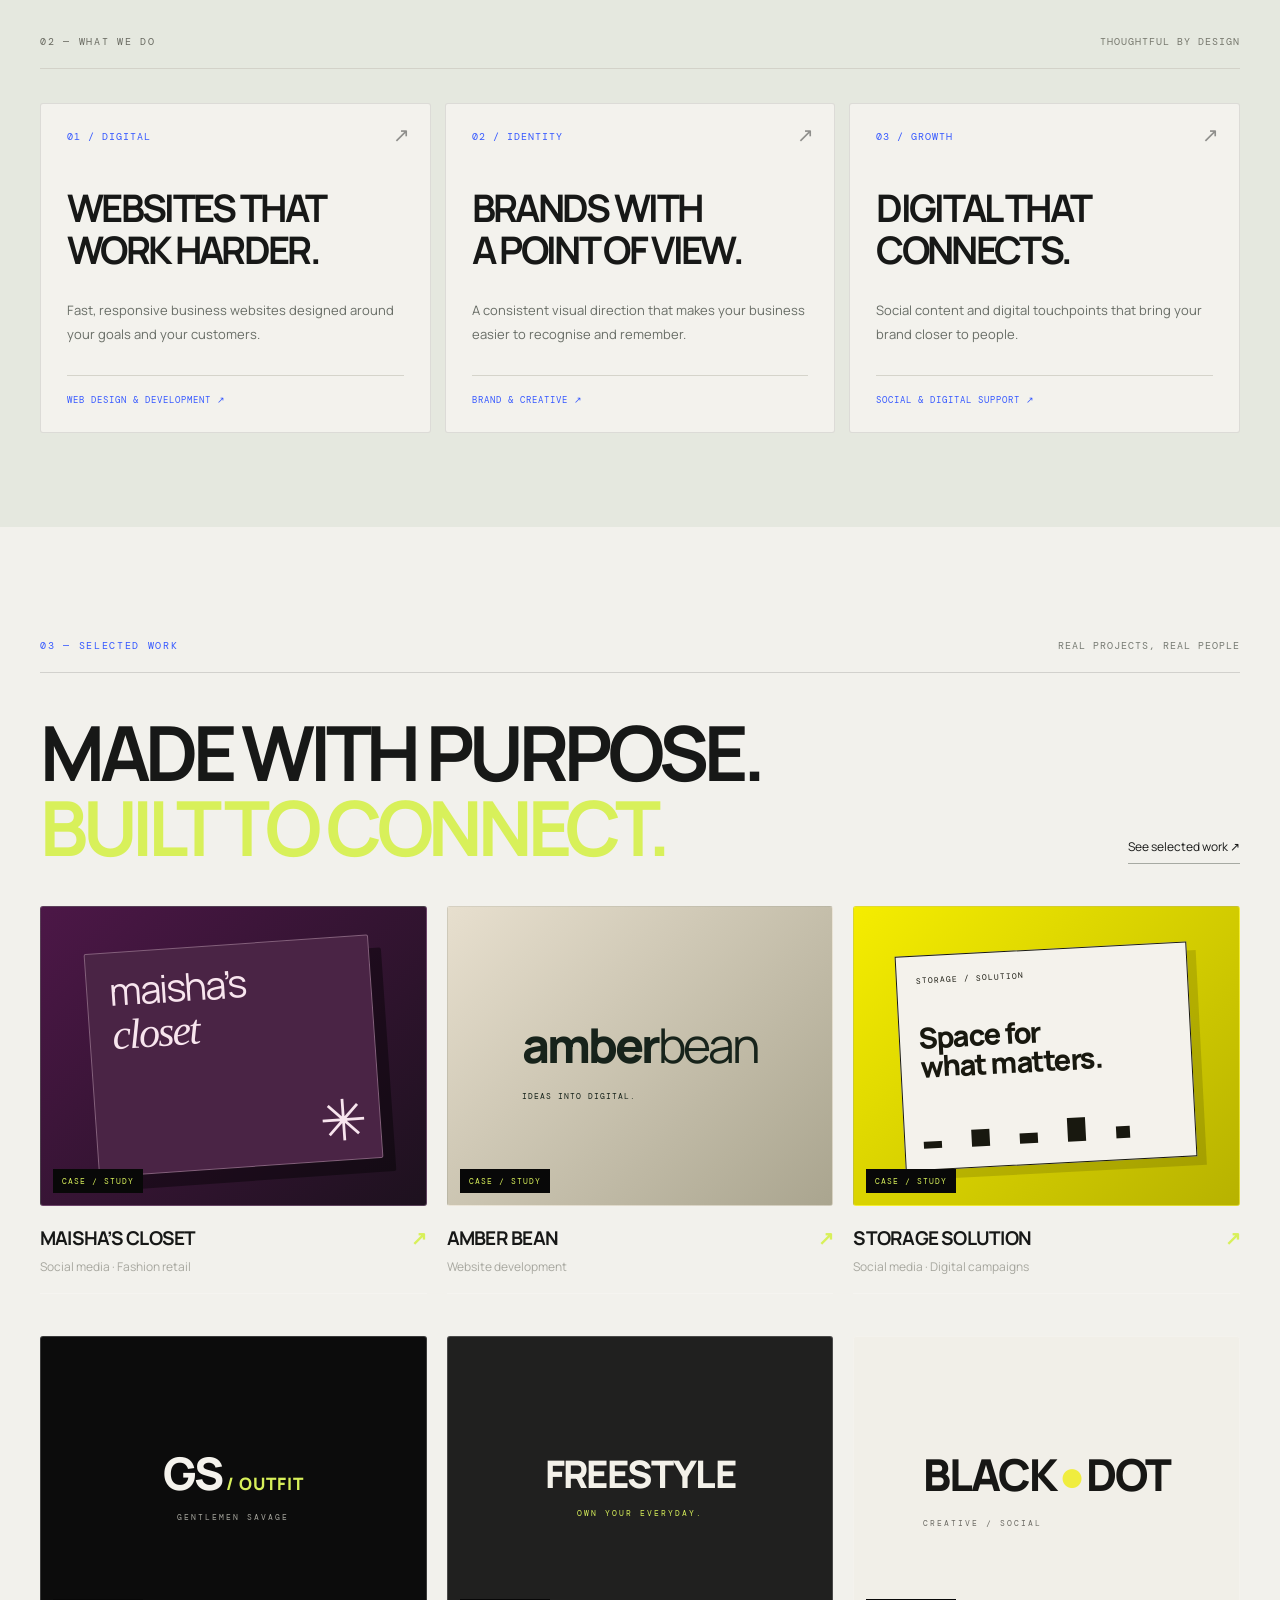
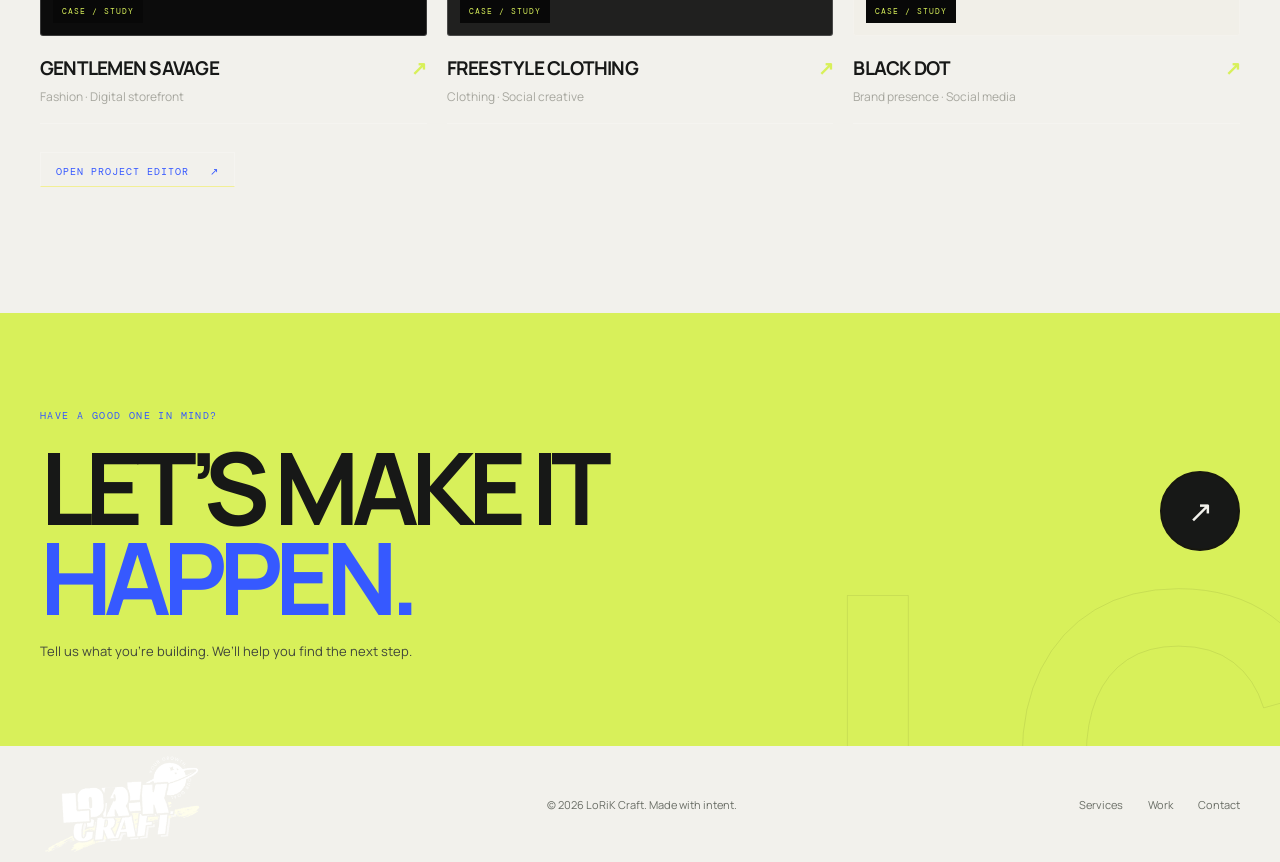
==== commit 21388715: "Refresh LoRiK Craft with a modern editorial visual system" ====
--- a/index.html
+++ b/index.html
@@ -1 +1 @@
-<!doctype html><html lang="en"><head><meta charset="utf-8"><meta name="viewport" content="width=device-width, initial-scale=1, viewport-fit=cover"><meta name="theme-color" content="#101010"><meta name="description" content="LoRiK Craft creates responsive business websites, brand identities and digital content that help businesses make a distinctive impression."><meta property="og:type" content="website"><meta property="og:site_name" content="LoRiK Craft"><meta property="og:title" content="LoRiK Craft — Websites, Branding & Digital Creative"><meta property="og:description" content="LoRiK Craft creates responsive business websites, brand identities and digital content that help businesses make a distinctive impression."><meta name="twitter:card" content="summary"><link rel="icon" href="favicon.svg" type="image/svg+xml"><link rel="preconnect" href="https://fonts.googleapis.com"><link rel="preconnect" href="https://fonts.gstatic.com" crossorigin><link href="https://fonts.googleapis.com/css2?family=DM+Mono&family=Manrope:wght@400;500;600;700;800&display=swap" rel="stylesheet"><link rel="stylesheet" href="assets/style.css"><script defer src="assets/script.js"></script><title>LoRiK Craft — Websites, Branding & Digital Creative</title></head><body><header><a class="brand" href="index.html" aria-label="LoRiK Craft home"><img src="assets/logo.svg" alt="LoRiK Craft" /></a><button class="menu" type="button" aria-label="Open navigation menu" aria-controls="site-nav" aria-expanded="false">☰</button><nav id="site-nav" aria-label="Main navigation"><a class="active" href="index.html">Home</a><a href="services.html">Services</a><a href="work.html">Work</a><a href="contact.html">Contact</a><a class="navcta" href="contact.html">Start a project ↗</a></nav></header><main><section class="hero wrap"><div><p class="eyebrow">● INDEPENDENT DIGITAL STUDIO — 2026</p><h1>Digital, made<br><em>distinctive.</em></h1><p class="lead">We turn good ideas into thoughtful digital experiences — from memorable brand moments to business websites built to move you forward.</p><div class="actions"><a class="button" href="contact.html">Let’s build something ↗</a><a class="simplelink" href="work.html">Explore our work ↗</a></div><p class="micro">STRATEGY-LED. DETAIL-OBSESSED.<br>BUILT FOR WHAT COMES NEXT.</p></div><div class="art"><div class="grid"></div><div class="orbit o1"></div><div class="orbit o2"></div><div class="sphere">LC<small>CRAFT / 01</small></div><span class="arttop">IDEAS → IMPACT</span><span class="artbottom">DESIGN WITH INTENT.</span><span class="spark">✳</span></div><div class="scroll">01 / 04 <span>SCROLL TO EXPLORE ↓</span></div></section><div class="ticker">WEB DESIGN　✳　BRAND SYSTEMS　✳　DIGITAL STRATEGY　✳　WEB DEVELOPMENT　✳　BRAND SYSTEMS　✳</div><section class="section wrap"><div class="label">01 — THE STUDIO <span>SMALL STUDIO. BIG PICTURE.</span></div><div class="twocol"><h2>Make your next<br>move <mark>mean more.</mark></h2><div><p class="big">Your online presence should do more than look good. It should tell your story clearly, earn trust, and make it easier for the right people to choose you.</p><p class="muted">LoRiK Craft combines creative thinking with practical execution to help businesses show up with confidence — online and everywhere their customers meet them.</p><a class="simplelink" href="services.html">What we can do together ↗</a></div></div></section><section class="light"><div class="section wrap"><div class="label">02 — WHAT WE DO <span>THOUGHTFUL BY DESIGN</span></div><div class="cards"><a class="card" href="services.html"><small>01 / DIGITAL</small><h3>Websites that<br>work harder.</h3><p>Fast, responsive business websites designed around your goals and your customers.</p><footer>WEB DESIGN & DEVELOPMENT ↗</footer></a><a class="card" href="services.html"><small>02 / IDENTITY</small><h3>Brands with<br>a point of view.</h3><p>A consistent visual direction that makes your business easier to recognise and remember.</p><footer>BRAND & CREATIVE ↗</footer></a><a class="card" href="services.html"><small>03 / GROWTH</small><h3>Digital that<br>connects.</h3><p>Social content and digital touchpoints that bring your brand closer to people.</p><footer>SOCIAL & DIGITAL SUPPORT ↗</footer></a></div></div></section><section class="section wrap"><div class="label">03 — SELECTED WORK <span>REAL PROJECTS, REAL PEOPLE</span></div><div class="workhead"><h2>Made with purpose.<br><mark>Built to connect.</mark></h2><a class="simplelink" href="work.html">See selected work ↗</a></div><div class="projects"><a href="maishas-closet.html"><div class="visual plum"><div class="fashion">maisha’s<br><i>closet</i><span>✳</span></div></div><h3>Maisha’s Closet <span>↗</span></h3><p>Social media · Fashion retail</p></a><a href="work.html"><div class="visual cream"><div class="amber">amber<span>bean</span><small>IDEAS INTO DIGITAL.</small></div></div><h3>Amber Bean <span>↗</span></h3><p>Website development</p></a><a href="work.html"><div class="visual yellow"><div class="storage">STORAGE / SOLUTION<strong>Space for<br>what matters.</strong><i>▂ ▅ ▃ ▇ ▄</i></div></div><h3>Storage Solution <span>↗</span></h3><p>Social media · Digital campaigns</p></a><a href="work.html#gentlemen-savage"><div class="visual black"><div class="wordmark">GS<span> / OUTFIT</span><small>GENTLEMEN SAVAGE</small></div></div><h3>Gentlemen Savage <span>↗</span></h3><p>Fashion · Digital storefront</p></a><a href="work.html#freestyle-clothing"><div class="visual graphite"><div class="wordmark freestyle">FREESTYLE<small>OWN YOUR EVERYDAY.</small></div></div><h3>Freestyle Clothing <span>↗</span></h3><p>Clothing · Social creative</p></a><a href="work.html#black-dot"><div class="visual dotfield"><div class="dotlogo">BLACK<span>●</span>DOT<small>CREATIVE / SOCIAL</small></div></div><h3>Black Dot <span>↗</span></h3><p>Brand presence · Social media</p></a></div><p style="margin-top:28px"><a class="project-editor-link" href="project-editor.html">OPEN PROJECT EDITOR <span>↗</span></a></p></section><section class="cta"><div class="wrap ctainner"><div><p class="eyebrow">HAVE A GOOD ONE IN MIND?</p><h2>Let’s make it<br><em>happen.</em></h2></div><a class="round" href="contact.html">↗</a><p>Tell us what you’re building. We’ll help you find the next step.</p></div></section></main><footer class="wrap footer"><a class="brand" href="index.html" aria-label="LoRiK Craft home"><img src="assets/logo.svg" alt="LoRiK Craft" /></a><small>© 2026 LoRiK Craft. Made with intent.</small><div><a href="services.html">Services</a><a href="work.html">Work</a><a href="contact.html">Contact</a></div></footer></body></html>+<!doctype html><html lang="en"><head><meta charset="utf-8"><meta name="viewport" content="width=device-width, initial-scale=1, viewport-fit=cover"><meta name="theme-color" content="#101010"><meta name="description" content="LoRiK Craft creates responsive business websites, brand identities and digital content that help businesses make a distinctive impression."><meta property="og:type" content="website"><meta property="og:site_name" content="LoRiK Craft"><meta property="og:title" content="LoRiK Craft — Websites, Branding & Digital Creative"><meta property="og:description" content="LoRiK Craft creates responsive business websites, brand identities and digital content that help businesses make a distinctive impression."><meta name="twitter:card" content="summary"><link rel="icon" href="favicon.svg" type="image/svg+xml"><link rel="preconnect" href="https://fonts.googleapis.com"><link rel="preconnect" href="https://fonts.gstatic.com" crossorigin><link href="https://fonts.googleapis.com/css2?family=DM+Mono&family=Manrope:wght@400;500;600;700;800&display=swap" rel="stylesheet"><link rel="stylesheet" href="assets/style.css"><script defer src="assets/script.js"></script><title>LoRiK Craft — Websites, Branding & Digital Creative</title></head><body><header><a class="brand" href="index.html" aria-label="LoRiK Craft home"><img src="assets/logo.svg" alt="LoRiK Craft" /></a><button class="menu" type="button" aria-label="Open navigation menu" aria-controls="site-nav" aria-expanded="false">☰</button><nav id="site-nav" aria-label="Main navigation"><a class="active" href="index.html">Home</a><a href="services.html">Services</a><a href="work.html">Work</a><a href="contact.html">Contact</a><a class="navcta" href="contact.html">Start a project ↗</a></nav></header><main><section class="hero wrap"><div><p class="eyebrow">● INDEPENDENT CREATIVE & DIGITAL STUDIO</p><h1>Ideas, made<br><em>impossible to ignore.</em></h1><p class="lead">We build bold digital experiences and visual identities for businesses ready to stand out. Thoughtful strategy, sharp design and purposeful development — all under one roof.</p><div class="actions"><a class="button" href="contact.html">Let’s build something ↗</a><a class="simplelink" href="work.html">Explore our work ↗</a></div><p class="micro">INDEPENDENT BY NATURE.<br>OBSESSED WITH THE DETAILS.</p></div><div class="art"><div class="grid"></div><div class="orbit o1"></div><div class="orbit o2"></div><div class="sphere">LC<small>CRAFT / 01</small></div><span class="arttop">THINK BIGGER / MAKE BETTER</span><span class="artbottom">BUILT TO BE REMEMBERED.</span><span class="spark">✳</span></div><div class="scroll">01 / 04 <span>SCROLL TO EXPLORE ↓</span></div></section><div class="ticker">WEB DESIGN　✳　BRAND SYSTEMS　✳　DIGITAL STRATEGY　✳　WEB DEVELOPMENT　✳　BRAND SYSTEMS　✳</div><section class="section wrap"><div class="label">01 — THE STUDIO <span>SMALL STUDIO. BIG PICTURE.</span></div><div class="twocol"><h2>Don't just show up.<br><mark>Stand apart.</mark></h2><div><p class="big">Your brand deserves more than another template. It deserves a point of view, a clear story and a digital experience people actually remember.</p><p class="muted">From the first sketch to the final interaction, we bring design and technology together to make your next move count.</p><a class="simplelink" href="services.html">What we can do together ↗</a></div></div></section><section class="light"><div class="section wrap"><div class="label">02 — WHAT WE DO <span>THOUGHTFUL BY DESIGN</span></div><div class="cards"><a class="card" href="services.html"><small>01 / DIGITAL</small><h3>Websites that<br>work harder.</h3><p>Fast, responsive business websites designed around your goals and your customers.</p><footer>WEB DESIGN & DEVELOPMENT ↗</footer></a><a class="card" href="services.html"><small>02 / IDENTITY</small><h3>Brands with<br>a point of view.</h3><p>A consistent visual direction that makes your business easier to recognise and remember.</p><footer>BRAND & CREATIVE ↗</footer></a><a class="card" href="services.html"><small>03 / GROWTH</small><h3>Digital that<br>connects.</h3><p>Social content and digital touchpoints that bring your brand closer to people.</p><footer>SOCIAL & DIGITAL SUPPORT ↗</footer></a></div></div></section><section class="section wrap"><div class="label">03 — SELECTED WORK <span>REAL PROJECTS, REAL PEOPLE</span></div><div class="workhead"><h2>Made with purpose.<br><mark>Built to connect.</mark></h2><a class="simplelink" href="work.html">See selected work ↗</a></div><div class="projects"><a href="maishas-closet.html"><div class="visual plum"><div class="fashion">maisha’s<br><i>closet</i><span>✳</span></div></div><h3>Maisha’s Closet <span>↗</span></h3><p>Social media · Fashion retail</p></a><a href="work.html"><div class="visual cream"><div class="amber">amber<span>bean</span><small>IDEAS INTO DIGITAL.</small></div></div><h3>Amber Bean <span>↗</span></h3><p>Website development</p></a><a href="work.html"><div class="visual yellow"><div class="storage">STORAGE / SOLUTION<strong>Space for<br>what matters.</strong><i>▂ ▅ ▃ ▇ ▄</i></div></div><h3>Storage Solution <span>↗</span></h3><p>Social media · Digital campaigns</p></a><a href="work.html#gentlemen-savage"><div class="visual black"><div class="wordmark">GS<span> / OUTFIT</span><small>GENTLEMEN SAVAGE</small></div></div><h3>Gentlemen Savage <span>↗</span></h3><p>Fashion · Digital storefront</p></a><a href="work.html#freestyle-clothing"><div class="visual graphite"><div class="wordmark freestyle">FREESTYLE<small>OWN YOUR EVERYDAY.</small></div></div><h3>Freestyle Clothing <span>↗</span></h3><p>Clothing · Social creative</p></a><a href="work.html#black-dot"><div class="visual dotfield"><div class="dotlogo">BLACK<span>●</span>DOT<small>CREATIVE / SOCIAL</small></div></div><h3>Black Dot <span>↗</span></h3><p>Brand presence · Social media</p></a></div><p style="margin-top:28px"><a class="project-editor-link" href="project-editor.html">OPEN PROJECT EDITOR <span>↗</span></a></p></section><section class="cta"><div class="wrap ctainner"><div><p class="eyebrow">HAVE A GOOD ONE IN MIND?</p><h2>Let’s make it<br><em>happen.</em></h2></div><a class="round" href="contact.html">↗</a><p>Tell us what you’re building. We’ll help you find the next step.</p></div></section></main><footer class="wrap footer"><a class="brand" href="index.html" aria-label="LoRiK Craft home"><img src="assets/logo.svg" alt="LoRiK Craft" /></a><small>© 2026 LoRiK Craft. Made with intent.</small><div><a href="services.html">Services</a><a href="work.html">Work</a><a href="contact.html">Contact</a></div></footer></body></html>
--- a/assets/style.css
+++ b/assets/style.css
@@ -185,3 +185,112 @@
  html{scroll-behavior:auto}
  *,*::before,*::after{animation-duration:.01ms!important;animation-iteration-count:1!important;transition-duration:.01ms!important}
 }
+
+/* Selected-project visual identities */
+.visual.black{background:#0c0c0c;color:#f5f3ed}
+.visual.graphite{background:#20201f;color:#f3f1e9}
+.visual.dotfield{background:#f1efe8;color:#171715}
+.wordmark{font-size:clamp(28px,4vw,45px);font-weight:800;letter-spacing:-2px;text-align:center;line-height:1}
+.wordmark>span{font-size:.38em;letter-spacing:1px;color:var(--yellow)}
+.wordmark small{display:block;margin-top:16px;font:8px var(--mono);letter-spacing:2px;color:#a7a69e}
+.wordmark.freestyle{font-size:clamp(24px,3.4vw,38px);letter-spacing:-1.8px}
+.wordmark.freestyle small{color:var(--yellow)}
+.dotlogo{font-size:clamp(28px,4vw,44px);font-weight:800;letter-spacing:-2px}
+.dotlogo span{color:#f0ed3e;margin:0 3px}
+.dotlogo small{display:block;font:8px var(--mono);letter-spacing:2px;margin-top:14px;color:#6c6b64}
+@media(max-width:650px){.wordmark{font-size:42px}.wordmark.freestyle{font-size:34px}.dotlogo{font-size:42px}}
+
+
+/* 2026 studio refresh — expressive editorial system */
+:root{
+ --bg:#f2f1ec;--paper:#171817;--yellow:#d8f05a;--muted:#686b67;--line:#17181724;
+ --mono:"DM Mono",monospace;--sans:"Manrope",sans-serif;
+}
+body{background:var(--bg);color:var(--paper)}
+header{position:sticky;top:0;background:rgba(242,241,236,.9);backdrop-filter:blur(18px);border-bottom:1px solid rgba(23,24,23,.12);color:var(--paper)}
+.brand img{width:166px;max-height:58px}
+nav{color:#555a55}
+nav a:hover,nav .active{color:#3659ff}
+.navcta{border-color:#17181755;color:#171817}
+.navcta:hover{background:#171817;color:#f2f1ec}
+.hero{min-height:690px;padding-top:72px;padding-bottom:86px;grid-template-columns:1.08fr .92fr;gap:44px}
+.hero .eyebrow,.pagehero .eyebrow{color:#3659ff}
+.hero h1,.pagehero h1{font-size:clamp(64px,8.8vw,116px);letter-spacing:-.085em;line-height:.9;font-weight:800;max-width:780px}
+.hero h1 em,.pagehero h1 em,.ctainner h2 em{color:#3659ff;-webkit-text-stroke:0}
+.lead{color:#626762;font-size:15px;line-height:1.85;max-width:510px}
+.button{background:#171817;color:#f5f4ef;border-radius:2px;padding:16px 20px;transition:transform .25s,background .25s}
+.button:hover{background:#3659ff;color:#fff}
+.simplelink{border-color:#a7aaa3;color:#171817}
+.simplelink:hover{color:#3659ff;border-color:#3659ff}
+.art{height:490px;border:0;background:#dfe5d7;border-radius:4px;box-shadow:0 22px 70px #17181712}
+.grid{background-image:linear-gradient(#1718170b 1px,transparent 1px),linear-gradient(90deg,#1718170b 1px,transparent 1px);background-size:34px 34px}
+.orbit{border-color:#3659ff8c}
+.o2{border-color:#1718174a}
+.sphere{background:radial-gradient(circle at 30% 25%,#f5f7dc,#d8f05a 40%,#8fae39 78%,#4d6425);color:#171817;box-shadow:inset -20px -24px 45px #17181730,0 22px 55px #17181720}
+.arttop,.artbottom{color:#343b30}
+.spark{color:#3659ff}
+.scroll{color:#747870}
+.ticker{background:#171817;color:#f2f1ec;border-color:#171817}
+.section{padding-top:112px;padding-bottom:112px}
+.label{color:#3659ff;border-color:#17181725}
+.label span{color:#777b73}
+h2,h3{letter-spacing:-.055em}
+.twocol h2,.workhead h2{font-size:clamp(42px,6vw,76px);line-height:.98}
+mark{background:transparent;color:#3659ff}
+.big{color:#242824;font-size:clamp(18px,2vw,22px);line-height:1.65}
+.muted,.card p{color:#686d66}
+.light{background:#e5e8df;color:#171817}
+.cards{gap:14px}
+.card{background:#f3f2ed;border:1px solid #1718171a;border-radius:3px;transition:transform .3s,border-color .3s,box-shadow .3s}
+.card:hover{transform:translateY(-7px);border-color:#3659ff66;box-shadow:0 20px 40px #1718170d}
+.card small,.card footer{color:#3659ff}
+.card h3{font-size:clamp(28px,3vw,38px)}
+.projects{gap:42px 20px}
+.projects>a{display:block}
+.visual{border-radius:3px;overflow:hidden;transition:transform .35s,box-shadow .35s}
+.projects>a:hover .visual{transform:translateY(-5px);box-shadow:0 20px 45px #17181720}
+.projects h3{color:#171817;font-size:19px}
+.projects p{color:#777b73}
+.workhead{align-items:end}
+.cta{background:#d8f05a;color:#171817}
+.ctainner h2{font-size:clamp(60px,8vw,100px);line-height:.9;letter-spacing:-.08em}
+.ctainner h2 em{color:#3659ff}
+.ctainner .eyebrow{color:#3659ff}
+.ctainner>p{color:#40463b}
+.round{background:#171817;color:#f2f1ec}
+.round:hover{background:#3659ff}
+.footer{color:#171817;border-color:#17181725}
+.footer small,.footer>div a{color:#6a6e66}
+.pagehero{padding-top:100px;padding-bottom:65px}
+.pagehero h1{max-width:950px}
+.workrow{border-color:#17181725}
+.workrow h2{font-size:clamp(30px,4vw,48px)}
+.tags{color:#3659ff}
+.cap{border-color:#17181725}
+.cap>b,.steps small{color:#3659ff}
+.cap h2{font-size:clamp(25px,3vw,38px)}
+.steps>div{background:#e6e8e0;border:1px solid #17181715;border-radius:3px}
+.contactgrid h2{font-size:clamp(42px,6vw,70px)}
+.contactdetail{border-color:#17181725}
+.contactdetail small,form label{color:#3659ff}
+form input,form select,form textarea{background:#e7e8e1;border:1px solid #17181730;color:#171817;border-radius:2px}
+form input:focus,form select:focus,form textarea:focus{border-color:#3659ff;outline-color:#3659ff}
+.project-editor-link{color:#3659ff}
+@media(max-width:900px){
+ .hero{grid-template-columns:1fr;gap:36px;padding-top:65px}
+ .hero>div:first-child{max-width:760px}
+ .art{height:420px}
+}
+@media(max-width:650px){
+ header{height:72px;padding:0 20px}
+ .brand img{width:140px;max-height:50px}
+ nav{background:#f2f1ec;border-color:#17181720}
+ .hero{min-height:auto;padding-top:56px;padding-bottom:70px}
+ .hero h1,.pagehero h1{font-size:clamp(55px,15vw,82px);letter-spacing:-.08em}
+ .art{height:330px}
+ .section{padding-top:78px;padding-bottom:78px}
+ .pagehero{padding-top:65px}
+ .light{padding:1px 0}
+ .ctainner h2{font-size:clamp(54px,14vw,78px)}
+}
+@media(prefers-reduced-motion:reduce){.projects>a:hover .visual,.card:hover{transform:none}}
